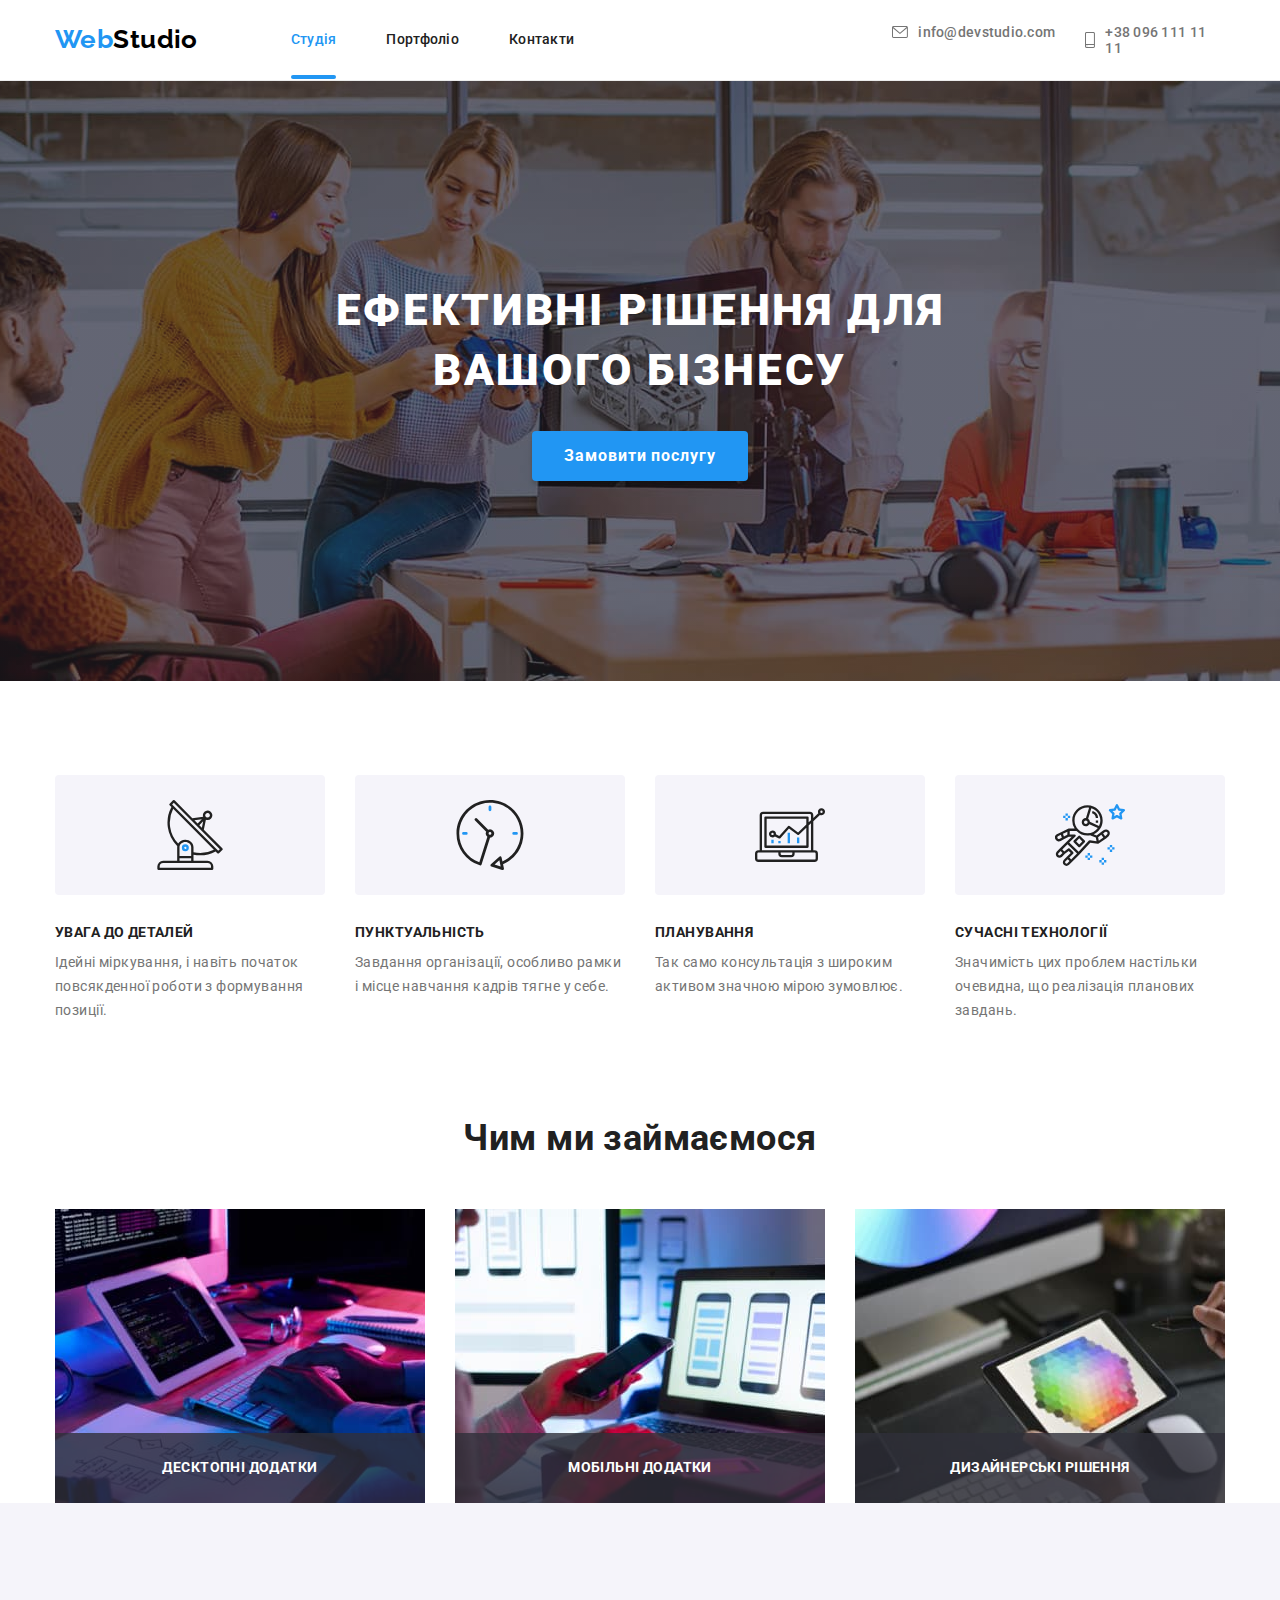
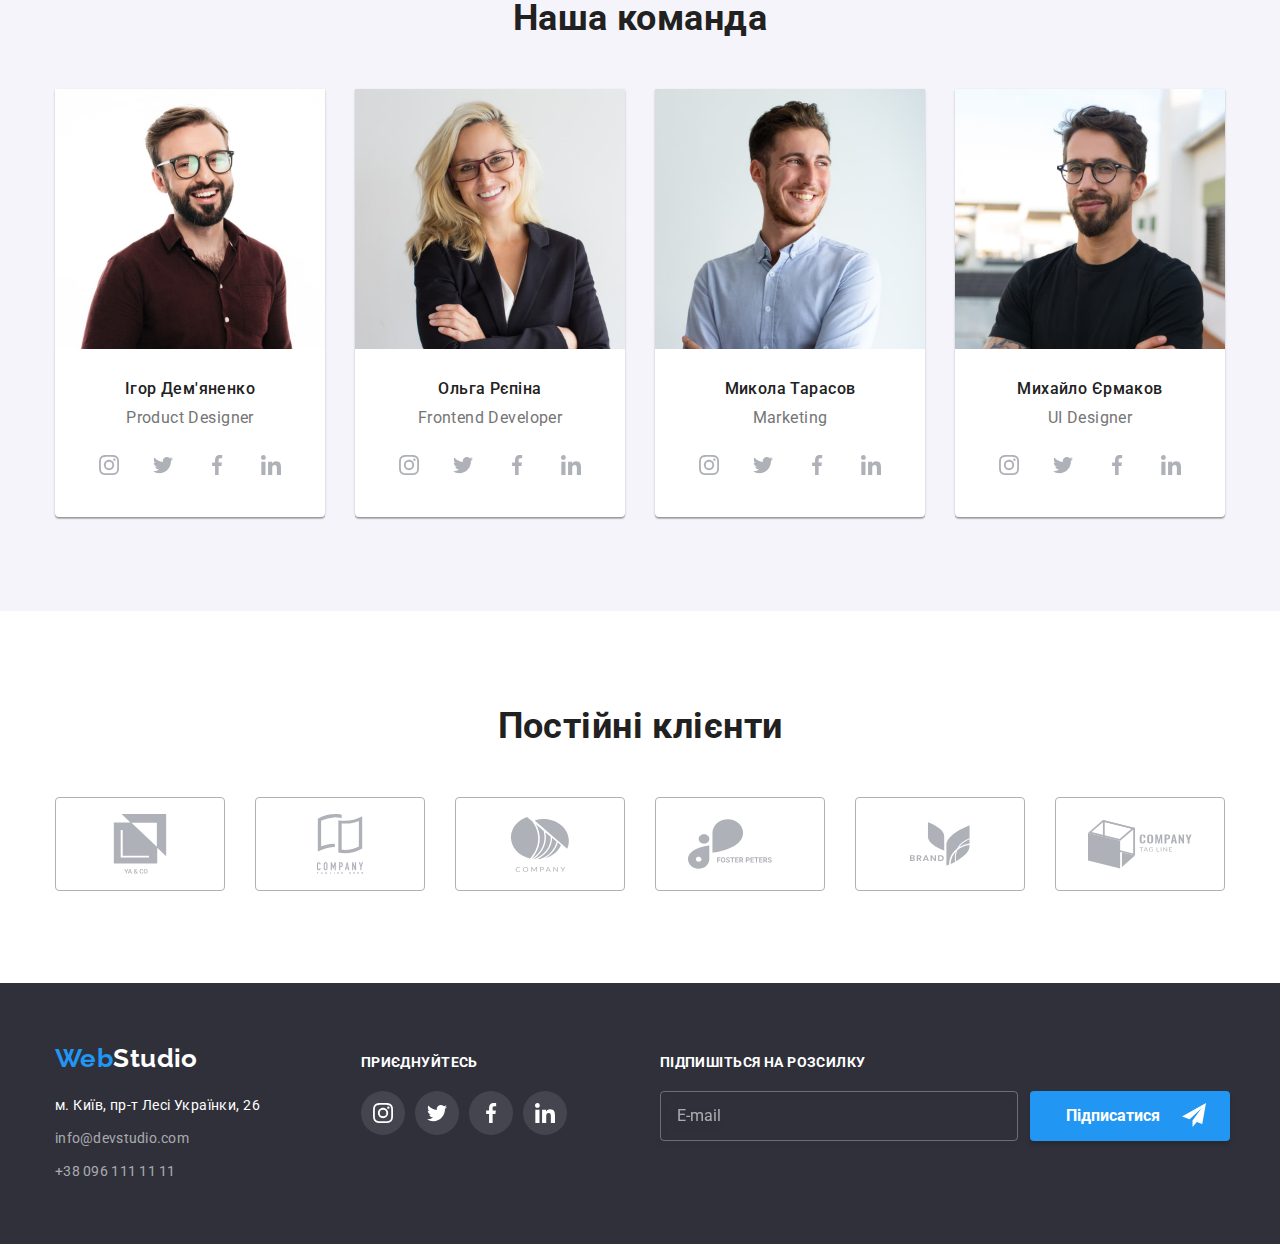
==== index.html @ 2bfe64e0 "створено ДЗ" ====
<!DOCTYPE html>
<html lang="uk-UA">

<head>
    <meta charset="UTF-8">
    <meta http-equiv="X-UA-Compatible" content="IE=edge">
    <meta name="viewport" content="width=, initial-scale=1.0">
    <title>Головна</title>
    <link rel="stylesheet" href="https://cdnjs.cloudflare.com/ajax/libs/modern-normalize/1.1.0/modern-normalize.min.css"
        integrity="sha512-wpPYUAdjBVSE4KJnH1VR1HeZfpl1ub8YT/NKx4PuQ5NmX2tKuGu6U/JRp5y+Y8XG2tV+wKQpNHVUX03MfMFn9Q=="
        crossorigin="anonymous" referrerpolicy="no-referrer" />
    <link rel="preconnect" href="https://fonts.googleapis.com">
    <link rel="preconnect" href="https://fonts.gstatic.com" crossorigin>
    <link
        href="https://fonts.googleapis.com/css2?family=Raleway:wght@700&family=Roboto:wght@400;500;700;900&display=swap"
        rel="stylesheet">
    <link rel="stylesheet"
        href="https://cdnjs.cloudflare.com/ajax/libs/modern-normalize/1.0.0/modern-normalize.min.css" />
    <link rel="stylesheet" href="./css/style.css">
</head>

<body>
    <!-- Хедер -->

    <header class="page-header">
        <div class="container">
            <nav class="site-nav">
                <a class="logo" href="./index.html"><span class="logo-span">Web</span>Studio</a>

                <ul class="nav-list list">
                    <li><a class="nav-link link current" href="./index.html">Студія</a></li>
                    <li><a class="nav-link link" href="./portfolio.html">Портфоліо</a></li>
                    <li><a class="nav-link link" href="./contacts.html">Контакти</a></li>
                </ul>
            </nav>
            <ul class="contacts-list list">
                <li>
                    <a class="contacts-link link" href="mailto:info@devstudio.com">
                        <svg width="16" hight="12" class="mail-icons link">
                            <use href="./images/icons.svg#icon-envelope"></use>
                        </svg>info@devstudio.com</a>
                </li>
                <li> <a class="contacts-link link" href="tel:+380961111111">
                        <svg width="10" hight="16" class="tel-icons link">
                            <use href="./images/icons.svg#icon-smartphone"></use>
                        </svg>+38 096 111 11 11</a></li>
            </ul>
        </div>
    </header>

    <main>
        <!-- Герой -->

        <section class="section hero">
            <div class="container">
                <h1 class="hero-title">ЕФЕКТИВНІ РІШЕННЯ ДЛЯ ВАШОГО БІЗНЕСУ</h1>
                <button data-modal-open type="button" class="hero-btn">Замовити послугу</button>
            </div>
        </section>

        <!-- Переваги -->
        <section class="section benefits">
            <div class="container">
                <h2 class="visually-hidden">Переваги</h2>
                <ul class="benefits-list list">
                    <li>
                        <div class="benefits-icons-container">
                            <svg width="70" hight="70" class="benefits-icons">
                                <use href="./images/icons.svg#icon-antenna"></use>
                            </svg>
                        </div>
                        <h3 class="benefits-items">УВАГА ДО ДЕТАЛЕЙ</h3>
                        <p class="benefits-text">Ідейні міркування, і навіть початок повсякденної роботи з формування
                            позиції.</p>
                    </li>
                    <li>
                        <div class="benefits-icons-container">
                            <svg width="70" hight="70" class="benefits-icons">
                                <use href="./images/icons.svg#icon-clock"></use>
                            </svg>
                        </div>
                        <h3 class="benefits-items">ПУНКТУАЛЬНІСТЬ</h3>
                        <p class="benefits-text">Завдання організації, особливо рамки і місце навчання кадрів тягне у
                            себе.</p>
                    </li>
                    <li>
                        <div class="benefits-icons-container">
                            <svg width="70" hight="70" class="benefits-icons">
                                <use href="./images/icons.svg#icon-diagram"></use>
                            </svg>
                        </div>
                        <h3 class="benefits-items">ПЛАНУВАННЯ</h3>
                        <p class="benefits-text">Так само консультація з широким активом значною мірою зумовлює.</p>
                    </li>
                    <li>
                        <div class="benefits-icons-container">
                            <svg width="70" hight="70" class="benefits-icons">
                                <use href="./images/icons.svg#icon-astronaut"></use>
                            </svg>
                        </div>
                        <h3 class="benefits-items">СУЧАСНІ ТЕХНОЛОГІЇ</h3>
                        <p class="benefits-text">Значимість цих проблем настільки очевидна, що реалізація планових
                            завдань.</p>
                    </li>
                </ul>
            </div>
        </section>

        <!-- Напрямки діяльності -->
        <section class="section promo">
            <div class="container">
                <h2 class="promo-title">Чим ми займаємося</h2>
                <ul class="promo-list list">
                    <li class="promo-card">
                        <img src="./images/box-1.jpg" alt="працюють на ПК" width="370">
                        <p class="promo-text">Десктопні додатки</p>
                    </li>
                    <li class="promo-card">
                        <img src="./images/box-2.jpg" alt="працюють на ноутбуці з телефоном" width="370">
                        <p class="promo-text">Мобільні додатки</p>
                    </li>
                    <li class="promo-card">
                        <img src="./images/box-3.jpg" alt="працюють за планшетом" width="370">
                        <p class="promo-text">Дизайнерські рішення</p>
                    </li>
                </ul>
            </div>
        </section>
        <!-- Команда -->
        <section class="section team">
            <div class="container">
                <h2 class="team-title">Наша команда</h2>
                <ul class="team-list list">
                    <li class="team-item">
                        <img src="./images/foto-1.jpg" alt="фото Ігор Дем'яненко" width="270">
                        <h3 class="team-name">Ігор Дем'яненко</h3>
                        <p class="team-text">Product Designer</p>
                        <ul class="team-soc-list list">
                            <li class="team-soc-items"><a href="#" class="team-soc-link link">
                                    <svg width="20" hight="20" class="team-soc-icons">
                                        <use href="./images/icons.svg#icon-instagram"></use>
                                    </svg>
                                </a></li>
                            <li class="team-soc-items"><a href="#" class="team-soc-link link">
                                    <svg width="20" hight="20" class="team-soc-icons">
                                        <use href="./images/icons.svg#icon-twitter"></use>
                                    </svg>
                                </a></li>
                            <li class="team-soc-items"><a href="#" class="team-soc-link link">
                                    <svg width="20" hight="20" class="team-soc-icons">
                                        <use href="./images/icons.svg#icon-facebook"></use>
                                    </svg>
                                </a></li>
                            <li class="team-soc-items"><a href="#" class="team-soc-link link">
                                    <svg width="20" hight="20" class="team-soc-icons">
                                        <use href="./images/icons.svg#icon-linkedin"></use>
                                    </svg>
                                </a></li>
                        </ul>
                    </li>
                    <li class="team-item">
                        <img src="./images/foto-2.jpg" alt="фото Ольга Рєпіна" width="270">
                        <h3 class="team-name">Ольга Рєпіна</h3>
                        <p class="team-text">Frontend Developer</p>
                        <ul class="team-soc-list list">
                            <li class="team-soc-items"><a href="#" class="team-soc-link link">
                                    <svg width="20" hight="20" class="team-soc-icons">
                                        <use href="./images/icons.svg#icon-instagram"></use>
                                    </svg>
                                </a></li>
                            <li class="team-soc-items"><a href="#" class="team-soc-link link">
                                    <svg width="20" hight="20" class="team-soc-icons">
                                        <use href="./images/icons.svg#icon-twitter"></use>
                                    </svg>
                                </a></li>
                            <li class="team-soc-items"><a href="#" class="team-soc-link link">
                                    <svg width="20" hight="20" class="team-soc-icons">
                                        <use href="./images/icons.svg#icon-facebook"></use>
                                    </svg>
                                </a></li>
                            <li class="team-soc-items"><a href="#" class="team-soc-link link">
                                    <svg width="20" hight="20" class="team-soc-icons">
                                        <use href="./images/icons.svg#icon-linkedin"></use>
                                    </svg>
                                </a></li>
                        </ul>
                    </li>
                    <li class="team-item">
                        <img src="./images/foto-3.jpg" alt="фото Микола Тарасов" width="270">
                        <h3 class="team-name">Микола Тарасов</h3>
                        <p class="team-text">Marketing</p>
                        <ul class="team-soc-list list">
                            <li class="team-soc-items"><a href="#" class="team-soc-link link">
                                    <svg width="20" hight="20" class="team-soc-icons">
                                        <use href="./images/icons.svg#icon-instagram"></use>
                                    </svg>
                                </a></li>
                            <li class="team-soc-items"><a href="#" class="team-soc-link link">
                                    <svg width="20" hight="20" class="team-soc-icons">
                                        <use href="./images/icons.svg#icon-twitter"></use>
                                    </svg>
                                </a></li>
                            <li class="team-soc-items"><a href="#" class="team-soc-link link">
                                    <svg width="20" hight="20" class="team-soc-icons">
                                        <use href="./images/icons.svg#icon-facebook"></use>
                                    </svg>
                                </a></li>
                            <li class="team-soc-items"><a href="#" class="team-soc-link link">
                                    <svg width="20" hight="20" class="team-soc-icons">
                                        <use href="./images/icons.svg#icon-linkedin"></use>
                                    </svg>
                                </a></li>
                        </ul>
                    </li>
                    <li class="team-item">
                        <img src="./images/foto-4.jpg" alt="фото Михайло Єрмаков" width="270">
                        <h3 class="team-name">Михайло Єрмаков</h3>
                        <p class="team-text">UI Designer</p>
                        <ul class="team-soc-list list">
                            <li class="team-soc-items"><a href="#" class="team-soc-link link">
                                    <svg width="20" hight="20" class="team-soc-icons">
                                        <use href="./images/icons.svg#icon-instagram"></use>
                                    </svg>
                                </a></li>
                            <li class="team-soc-items"><a href="#" class="team-soc-link link">
                                    <svg width="20" hight="20" class="team-soc-icons">
                                        <use href="./images/icons.svg#icon-twitter"></use>
                                    </svg>
                                </a></li>
                            <li class="team-soc-items"><a href="#" class="team-soc-link link">
                                    <svg width="20" hight="20" class="team-soc-icons">
                                        <use href="./images/icons.svg#icon-facebook"></use>
                                    </svg>
                                </a></li>
                            <li class="team-soc-items"><a href="#" class="team-soc-link link">
                                    <svg width="20" hight="20" class="team-soc-icons">
                                        <use href="./images/icons.svg#icon-linkedin"></use>
                                    </svg>
                                </a></li>
                        </ul>
                    </li>
                </ul>
            </div>
        </section>
        <!-- Клієнти -->
        <section class="section clients">
            <div class="container">
                <h2 class="clients-title">Постійні клієнти</h2>
                <ul class="clients-list list">
                    <li class="clients-items">
                        <a href="#" class="clients-link link">
                            <svg width="106" hight="60" class="clients-icons">
                                <use href="./images/icons.svg#icon-client-1"></use>
                            </svg>
                        </a>
                    </li>
                    <li class="clients-items">
                        <a href="#" class="clients-link link">
                            <svg width="106" hight="60" class="clients-icons">
                                <use href="./images/icons.svg#icon-client-2"></use>
                            </svg>
                        </a>
                    </li>
                    <li class="clients-items">
                        <a href="#" class="clients-link link">
                            <svg width="106" hight="60" class="clients-icons">
                                <use href="./images/icons.svg#icon-client-3"></use>
                            </svg>
                        </a>
                    </li>
                    <li class="clients-items">
                        <a href="#" class="clients-link link">
                            <svg width="106" hight="60" class="clients-icons">
                                <use href="./images/icons.svg#icon-client-4"></use>
                            </svg>
                        </a>
                    </li>
                    <li class="clients-items">
                        <a href="#" class="clients-link link">
                            <svg width="106" hight="60" class="clients-icons">
                                <use href="./images/icons.svg#icon-client-5"></use>
                            </svg>
                        </a>
                    </li>
                    <li class="clients-items">
                        <a href="#" class="clients-link link">
                            <svg width="106" hight="60" class="clients-icons">
                                <use href="./images/icons.svg#icon-client-6"></use>
                            </svg>
                        </a>
                    </li>
                </ul>
            </div>
        </section>
    </main>
    <!-- Футер -->
    <footer class="page-footer">
        <div class="container footer-container">
            <div class="footer-wrap">
                <a class="logo" href="./index.html"><span class="logo-span">Web</span>Studio</a>
                <address>
                    <ul class="footer-list list">
                        <li> <a class="address" href="https://goo.gl/maps/M5fKYAZPapUJa6bE6" target="_blank"
                                rel="noopener nofollow noreferrer">
                                м. Київ, пр-т Лесі Українки, 26</a>
                        </li>
                        <li> <a class="contacts link" href="mailto:info@devstudio.com">info@devstudio.com</a></li>
                        <li> <a class="contacts link" href="tel:+380961111111">+38 096 111 11 11</a></li>
                    </ul>
                </address>
            </div>
            <div class="footer-wrap wrap-join">
                <p class="join">Приєднуйтесь</p>
                <ul class="footer-soc-list list">
                    <li class="footer-soc-items"><a href="#" class="footer-soc-link link">
                            <svg width="20" hight="20" class="footer-soc-icons">
                                <use href="./images/icons.svg#icon-instagram"></use>
                            </svg>
                        </a></li>
                    <li class="footer-soc-items"><a href="#" class="footer-soc-link link">
                            <svg width="20" hight="20" class="footer-soc-icons">
                                <use href="./images/icons.svg#icon-twitter"></use>
                            </svg>
                        </a></li>
                    <li class="footer-soc-items"><a href="#" class="footer-soc-link link">
                            <svg width="20" hight="20" class="footer-soc-icons">
                                <use href="./images/icons.svg#icon-facebook"></use>
                            </svg>
                        </a></li>
                    <li class="footer-soc-items"><a href="#" class="footer-soc-link link">
                            <svg width="20" hight="20" class="footer-soc-icons">
                                <use href="./images/icons.svg#icon-linkedin"></use>
                            </svg>
                        </a></li>
                </ul>
            </div>
            <div class="footer-wrap form">
                <p class="newsletter">Підпишіться на розсилку</p>
                <form class="js-speaker">
                    <div class="newsletter-wrap">
                        <label for="footer--form-email"></label>
                        <input class="footer-input" type="email" name="footer--form-email" id="footer--form-email" placeholder="E-mail" required>

                    </div>
                    <div class="newsletter-wrap-send">
                        <button class="submit-footer-btn" type="submit">Підписатися
                            <svg class="newsletter-icons" widht="24" height="24">
                                <use href="./images/icons.svg#icon-send"></use>
                            </svg>
                        </button>
                    </div>
                </form>
            </div>
        </div>
    </footer>

     <!-- Модальне вікно -->
    <div class="backdrop is-hidden" data-modal>
        <div class="modal">
            <button data-modal-close type="button" class="hero-close-btn">
                <svg width="11" hight="11" class="hero-icons">
                    <use href="./images/icons.svg#icon-close"></use>
                </svg>
            </button>
            <p class="modal-heading">Залиште свої дані, ми вам передзвонимо</p>
            <form action="">
                <div class="modal-input-group">
                    <label for="name">Ім'я</label>
                    <div class="input-group">
                        <input type="text" class="modal-input" name="name" id="name" required>
                        <svg class="modal-icons" width="18" height="18">
                            <use href="./images/icons.svg#icon-mdl-name"></use>
                        </svg>
                        
                    </div>
                </div>
                <div class="modal-input-group">
                    <label for="tel">Телефон</label>
                    <div class="input-group">
                        <input type="tel" class="modal-input" name="tel" id="tel" required>
                        <svg class="modal-icons" width="18" height="18">
                            <use href="./images/icons.svg#icon-mdl-phone"></use>
                        </svg>
                    </div>
                </div>
                <div class="modal-input-group">
                    <label for="email">Пошта</label>
                    <div class="input-group">
                        <input type="email" class="modal-input" name="email" id="email" required>
                        <svg class="modal-icons" width="18" height="18">
                            <use href="./images/icons.svg#icon-mdl-email"></use>
                        </svg>
                    </div>
                </div>
                <div class="modal-input-group coment">
                    <label for="coment">Коментар</label>
                    <textarea type="text" class="modal-text" name="coment" id="coment"
                        placeholder="Введіть коментар"></textarea>
                </div>
                <div class="form-field-contract">
                    <input class="modal-politic-check visually-hidden" type="checkbox" id="politic">

                    <label class="modal-politic-label" for="politic">
                        <span class="modal-politic-check2">
                            <svg class="checkmark" width="11" height="9">
                                <use href="./images/icons.svg#icon-checkmark"></use>
                            </svg>
                        </span>
                        Погоджуюся з розсилкою та приймаю
                        <a class="contract" href="#">Умови договору</a>
                    </label>
                </div>
                <button type="submit" class="submit-btn">Відправити</button>
            </form>
        </div>
    </div>
    <script src="./js/modal.js"></script>
</body>

</html>
---- css/style.css ----
:root {
    --primary-white-color: #FFFFFF;
    --primary-text-color: #212121;
    --primary-logo-color: #000000;
    --primary-link-color: #212121;
    --title-text-color: #757575;
    --accent-text-color: #2196F3;
    --primary-bg-color: #2F303A;
    --second-bg-color: #F5F4FA;
    --hero-bg-color: #C4C4C4;
    --accent-bg-color: #2196F3;
    --accent-btn-color: #188CE8;
    --footer-contact-color: rgba(255, 255, 255, 0.6);
    --header-line-color: #ECECEC;
    --icons-color: #AFB1B8;
    --border-color: #EEEEEE;
    --timeng-function: cubic-bezier(0.4, 0, 0.2, 1);
}

*,
*::before,
*::after {
    box-sizing: border-box;
}

p,
h1,
h2,
h3,
h4,
h5,
h6 {
    margin: 0;
}

ul {
    margin: 0;
    padding-left: 0;
}

button {
    cursor: pointer;
}

.container {
    width: 1200px;
    padding: 0 15px;
    margin: 0 auto;
}

img {
    display: block;
    max-width: 100%;
    height: auto;
}

/* ---------Універсальні класи--------- */
body {
    background-color: var(--primary-white-color);
    color: var(--primary-text-color);
    font-family: Roboto, sans-serif;
    font-weight: 400;
    font-size: 14px;
    line-height: 1.71;
    letter-spacing: 0.03em;
}

.link {
    font-weight: 500;
    font-size: 14px;
    line-height: 1.14;
    letter-spacing: 0.02em;
    text-decoration: none;
    transition: transform 250ms var(--timeng-function),
        background-color 250ms linear;
}

.list {
    list-style: none;
    padding: 0;
}

.visually-hidden {
    position: absolute;
    width: 1px;
    height: 1px;
    margin: -1px;
    border: 0;
    padding: 0;
    overflow: hidden;
}

/* ---------стилі для index.html--------- */
/*--------- Хедер--------- */
.page-header {
    border-bottom: 1px solid var(--header-line-color);
}

.page-header>.container {
    display: flex;
    align-items: center;
}

.site-nav {
    display: flex;
    align-items: center;
}

.nav-list {
    display: flex;
    align-items: center;
    margin-left: auto;
}

.nav-list>li:not(:last-child) {
    margin-right: 50px;
}

.nav-link {
    position: relative;
    padding: 32px 0;
    color: var(--primary-link-color);
    transition: color 250ms var(--timeng-function);
}

.nav-link:hover,
.nav-link:focus {
    color: var(--accent-text-color);
}

.logo {
    color: var(--primary-logo-color);
    font-family: Raleway, sans-serif;
    font-weight: 700;
    font-size: 26px;
    line-height: 1.19;
    text-decoration: none;
    margin-right: 93px;
    padding-top: 24px;
    padding-bottom: 25px;
    transition: color 250ms var(--timeng-function);
}

.logo-span {
    color: var(--accent-text-color);
}

.current {
    color: var(--accent-text-color);
}

.current::after {
    position: absolute;
    bottom: 0px;
    right: 0px;
    content: '';
    width: 100%;
    height: 4px;
    background-color: var(--accent-text-color);
    border-radius: 2px;
}

.contacts-list {
    display: flex;
    margin-left: 318px;
    font-weight: 500;
    font-size: 14px;
    line-height: 1.14;
    letter-spacing: 0.02em;
}

.contacts-list>li:not(:last-child) {
    margin-right: 30px;
}

.contacts-link {
    color: var(--title-text-color);
    display: flex;
    justify-content: center;
    align-items: center;
    font-weight: 500;
    font-size: 14px;
    line-height: 16px;
    letter-spacing: 0.02em;

    transition: color 250ms var(--timeng-function);
}

.contacts-link:hover,
.contacts-link:focus {
    color: var(--accent-text-color);
}

.mail-icons {
    width: 16px;
    height: 12px;
    margin-right: 10px;
    fill: currentColor;
}

.tel-icons {
    width: 10px;
    height: 16px;
    margin-right: 10px;
    fill: currentColor;
}

/*--------- Герой--------- */
.hero {
    height: 600px;
    text-align: center;
    padding: 200px 0;
    background-image: linear-gradient(rgba(47, 48, 58, 0.4),
            rgba(47, 48, 58, 0.4)),
        url('../images/hero-bg.jpg');
    background-repeat: no-repeat;
    background-position: center;
    background-size: cover;
    max-width: 1600px;
    margin: 0 auto;
    background-color: var(--hero-bg-color);
}

.hero-title {
    color: var(--primary-white-color);
    font-weight: 900;
    font-size: 44px;
    line-height: 1.36;
    letter-spacing: 0.06em;
    max-width: 696px;
    margin: 0 auto;
    margin-bottom: 30px;
}

.hero-btn {
    border: none;
    border-radius: 4px;
    padding: 10px 32px;
    font-family: inherit;
    background-color: var(--accent-bg-color);
    color: var(--primary-white-color);
    font-weight: 700;
    font-size: 16px;
    line-height: 1.88;
    letter-spacing: 0.06em;
    box-shadow: 0px 4px 4px rgba(0, 0, 0, 0.15);

    transition: background-color 250ms var(--timeng-function);
}

.hero-btn:hover,
.hero-btn:focus {
    background-color: var(--accent-btn-color);
}

/*--------- Переваги--------- */
.benefits,
.clients {
    padding-top: 94px;
}

.benefits-list {
    display: flex;
}

.benefits-icons-container {
    display: flex;
    justify-content: center;
    align-items: center;
    width: 270px;
    height: 120px;
    background-color: var(--second-bg-color);
    border-radius: 4px;
    margin-bottom: 30px;
}

.benefits-icons {
    width: 70px;
    height: 70px;
}

.benefits-list>li:not(:last-child) {
    margin-right: 30px;
}

.benefits-items {
    font-weight: 700;
    font-size: 14px;
    line-height: 1.14;
}

.benefits-text {
    margin-top: 10px;

    color: var(--title-text-color);
    letter-spacing: 0.03em;
}

/*--------- Напрямки діяльності та Команда та Клієнти---------*/
.promo {
    padding-top: 94px;
}

.promo-title,
.team-title,
.clients-title {
    display: block;
    margin-bottom: 50px;
    font-weight: 700;
    font-size: 36px;
    line-height: 1.17;
    text-align: center;
}

.promo-list {
    display: flex;
    gap: 30px;
    background-color: var(--primary-white-color);
}

.promo-list>img {
    min-width: 370px;
}

.promo-card {
    position: relative;
}

.promo-text {
    position: absolute;
    bottom: 0;
    left: 0;
    width: 100%;
    background: rgba(47, 48, 58, 0.8);
    padding: 27px 0;
    font-weight: 700;
    font-size: 14px;
    line-height: 1.14;
    text-align: center;
    letter-spacing: 0.03em;
    text-transform: uppercase;
    color: var(--primary-white-color);
}

.team {
    background: var(--second-bg-color);
    padding: 94px 0;

}

.team-list {
    display: flex;
    gap: 30px;
}

.team-item {
    background-color: var(--primary-white-color);
    width: calc((100% - 90px)/4);
    box-shadow: 0px 1px 3px rgba(0, 0, 0, 0.12),
        0px 1px 1px rgba(0, 0, 0, 0.14),
        0px 2px 1px rgba(0, 0, 0, 0.2);
    border-radius: 0px 0px 4px 4px;
}

.team-item>img {
    width: 270px;
    margin-bottom: 30px;
}

.team-name {
    margin-bottom: 10px;
    font-weight: 500;
    font-size: 16px;
    line-height: 1.19;
    text-align: center;
}

.team-text {
    margin-bottom: 30px;
    font-size: 16px;
    line-height: 1.190;
    text-align: center;
    color: var(--title-text-color);
    margin-bottom: 16px;
}

.team-soc-list {
    display: flex;
    justify-content: center;
    align-items: center;
    margin-bottom: 30px;
}

.team-soc-items {
    width: 44px;
    height: 44px;
}

.team-soc-items:not(:last-child) {
    margin-right: 10px;
}

.team-soc-link {
    width: 100%;
    height: 100%;
    display: flex;
    justify-content: center;
    align-items: center;
    border-radius: 50%;
    fill: var(--icons-color);
    transition: background-color 250ms var(--timeng-function),
        fill 250ms var(--timeng-function);
}

.team-soc-icons {
    width: 20px;
    height: 20px;
}

.team-soc-link:hover,
.team-soc-link:focus {
    background-color: var(--accent-text-color);
    fill: var(--primary-white-color);
}

.clients {
    padding-bottom: 94px;
}

.clients-list {
    display: flex;
}

.clients-link {
    display: flex;
    justify-content: center;
    align-items: center;
    padding: 16px 32px;
    border: 1px solid var(--icons-color);
    border-radius: 4px;
    fill: var(--icons-color);
    transition: fill 250ms var(--timeng-function),
        border 250ms var(--timeng-function);
}

.clients-items {
    width: 170px;
    height: 92px;
}

.clients-items:not(:last-child) {
    margin-right: 30px;
}

.clients-link:hover,
.clients-link:focus {
    fill: var(--accent-text-color);
    border: 1px solid var(--accent-text-color);
}

.clients-icons {
    height: 60px;
}

/*--------- Футер---------*/
.page-footer {
    background: var(--primary-bg-color);
    padding: 60px 0;
}

.footer-container {
    display: flex;
    align-items: baseline;
}
.footer-wrap:first-child {
    margin-right: 70px;
}

.footer-wrap:nth-child(2) {
    margin-right: 93px;
}

.page-footer .logo {
    display: block;
    padding: 0;
    margin-bottom: 20px;
    color: var(--primary-white-color);
}

.address,
.contacts {
    display: block;
    color: var(--primary-white-color);
    font-style: normal;
    text-decoration: none;
    font-weight: 400;
    font-size: 14px;
    line-height: 1.71;
    transition: color 250ms var(--timeng-function);
}

.address:hover,
.address:focus {
    color: var(--accent-text-color);
}

.footer-list>li:not(:last-child) {
    margin-bottom: 9px;
}

footer .contacts {
    color: var(--footer-contact-color);
    transition: color 250ms var(--timeng-function);
}

footer .contacts:hover,
footer .contacts:focus {
    color: var(--accent-text-color);
}

footer .join {
    display: inline-block;
    font-weight: 700;
    font-size: 14px;
    line-height: 1.14;
    letter-spacing: 0.03em;
    text-transform: uppercase;
    color: var(--primary-white-color);
    margin-bottom: 20px;
}

.footer-soc-list {
    display: flex;
    justify-content: center;
    align-items: center;
}

.footer-soc-items {
    width: 44px;
    height: 44px;
    background: rgba(255, 255, 255, 0.1);
    border-radius: 50%;
}

.footer-soc-items:not(:last-child) {
    margin-right: 10px;
}

.footer-soc-link {
    display: flex;
    justify-content: center;
    align-items: center;
    width: 100%;
    height: 100%;
    border-radius: 50%;
    fill: var(--primary-white-color);
    transition: background-color 250ms var(--timeng-function),
        fill 250ms var(--timeng-function);
}

.footer-soc-link:hover,
.footer-soc-link:focus {
    background-color: var(--accent-text-color);
    fill: var(--primary-white-color);
}

.footer-soc-icons {
    width: 20px;
    height: 20px;
}

.js-speaker {
    display: flex;
    justify-content: flex-end;
    margin-left: auto;
    gap: 12px;
}

.newsletter {
    margin-bottom: 20px;

    font-weight: 700;
    font-size: 14px;
    line-height: 1.14;
    letter-spacing: 0.03em;
    text-transform: uppercase;
    color: var(--primary-white-color);
}

.footer-input {
    padding: 15px 16px;
    width: 358px;
    height: 50px;

    color: var(--primary-white-color);
    border: 1px solid rgba(255, 255, 255, 0.3);
    filter: drop-shadow(0px 4px 4px rgba(0, 0, 0, 0.15));
    border-radius: 4px;
    background-color: var(--primary-bg-color);
}

.footer-input::placeholder {
    font-size: 16px;
    line-height: 1.25;
    color: rgba(255, 255, 255, 0.6);
}

.footer-input:required {
    color: var(--primary-white-color);
    border: 1px solid rgba(255, 255, 255, 0.3);
    filter: drop-shadow(0px 4px 4px rgba(0, 0, 0, 0.15));
    border-radius: 4px;
    background-color: transparent;
}

.submit-footer-btn {
    position: relative;
    width: 200px;
    height: 50px;
    padding: 10px 62px 10px 28px;
    font-weight: 700;
    font-size: 16px;
    line-height: 1.88;
    color: var(--primary-white-color);
    background: var(--accent-bg-color);
    box-shadow: 0px 4px 4px rgba(0, 0, 0, 0.15);
    border: none;
    border-radius: 4px;
    transition: background-color 250ms var(--timeng-function);
    cursor: pointer;
}

.submit-footer-btn:hover,
.submit-footer-btn:focus {
    background-color: var(--accent-btn-color);
}

.newsletter-icons {
    position: absolute;
    top: 0;
    right: 0;

    width: 24px;
    height: 24px;
    fill: var(--primary-white-color);
    transform: translate(-100%, 50%);
}

/*--------- Бекдроп та модальне вікно--------- */
.backdrop {
    position: fixed;
    z-index: 1;
    top: 0;
    left: 0;
    width: 100%;
    height: 100%;
    background-color: rgba(0, 0, 0, 0.2);
}

.backdrop.is-hidden {
    opacity: 0;
    pointer-events: none;
}

.modal {
    position: absolute;
    top: 50%;
    left: 50%;
    transform: translate(-50%, -50%);
    padding: 40px;
    min-width: 528px;
    min-height: 521px;
    background-color: var(--primary-white-color);
    box-shadow: 0px 1px 3px rgba(0, 0, 0, 0.12),
        0px 1px 1px rgba(0, 0, 0, 0.14),
        0px 2px 1px rgba(0, 0, 0, 0.2);
    border-radius: 4px;
}

.hero-close-btn {
    position: absolute;
    top: 8px;
    right: 8px;
    width: 30px;
    height: 30px;
    background-color: var(--primary-white-color);
    border-radius: 50%;
    border: 1px solid rgba(0, 0, 0, 0.1);
    transition: border 250ms var(--timeng-function),
        fill 250ms var(--timeng-function);
}

.hero-icons {
    width: 11px;
    height: 11px;
}

.hero-close-btn:hover,
.hero-close-btn:focus {
    border: 1px solid var(--accent-bg-color);
    fill: var(--accent-bg-color);
}

.modal-heading {
    margin-bottom: 12px;
    font-weight: 700;
    font-size: 20px;
    line-height: 1.15;
    text-align: center;
    letter-spacing: 0.03em;
}

.modal-input {
    padding-left: 42px;
    width: 100%;
    height: 40px;
    border: 1px solid rgba(33, 33, 33, 0.2);
    border-radius: 4px;
    font-weight: 400;
    font-size: 12px;
    line-height: 1.17;
    letter-spacing: 0.01em;
    transition: border 250ms var(--timeng-function);
}

.modal-input:valid,
.modal-input:hover,
.modal-input:focus {
    border: 1px solid var(--accent-bg-color);
    border-radius: 4px;
}

.modal-input:valid + svg,
.modal-input:hover + svg,
.modal-input:focus + svg{
    fill: var(--accent-bg-color);
}

.modal-input:required {
    outline: transparent;
}

.input-group {
    position: relative;
    background-color: var(--primary-white-color);
}

.modal-icons {
    position: absolute;
    top: 0;
    left: 0;
    width: 18px;
    height: 18px;
    transform: translate(50%, 60%);
    transition: fill 250ms var(--timeng-function);
}

.modal-input-group:not(:last-child) {
    margin-bottom: 10px;
}

.modal-input-group>.coment {
    margin-bottom: 20px;
    padding: 12px 16px;
    width: 100%;
    height: 120px;
}

.modal-input-group>label {
    margin-bottom: 4px;
    font-weight: 400;
    font-size: 12px;
    line-height: 1.17;
    letter-spacing: 0.01em;
    color: var(--title-text-color);
    cursor: pointer;
}

.modal-text {
    resize: none;
    width: 100%;
    height: 120px;
    padding: 12px 16px;
    border: 1px solid rgba(33, 33, 33, 0.2);
    border-radius: 4px;
    font-weight: 400;
    font-size: 12px;
    line-height: 1.17;
    letter-spacing: 0.01em;
    outline: none;
    transition: border 250ms var(--timeng-function);
    cursor: pointer;
}

.modal-text:hover,
.modal-text:focus {
    border: 1px solid var(--accent-bg-color);
    border-radius: 4px;
    outline: transparent;
}

.modal-text::placeholder {
    color: rgba(117, 117, 117, 0.5);
}

.modal-text:not(::placeholder-shown) {
   border: 1px solid var(--accent-bg-color);
    border-radius: 4px;
    outline: transparent;
}

.modal-politic-label {
    display: flex;
    justify-content: center;
    align-items: center;
    color: var(--title-text-color);
    line-height: 1.71;
    letter-spacing: 0.03em;
}

.form-field-contract {
    margin-bottom: 30px;
}

.contract {
    margin-left: 5px;
    color: var(--accent-bg-color);
}

.modal-politic-check2 {
    display: flex;
    justify-content: center;
    align-items: center;
    width: 16px;
    height: 15px;
    margin-right: 7px;
    border: 2px solid var(--primary-link-color);
    cursor: pointer;
}

.checkmark {
    width: 11px;
    height: 11px;
    fill: transparent;
}

.modal-politic-check {
    opacity: 0;
}

.modal-politic-check:checked+label>span {
    background-color: var(--accent-bg-color);
    border: 0.2px solid var(--primary-white-color);
    border-radius: 2px;
}

.modal-politic-check:checked+label>span>.checkmark {
    fill: var(--primary-white-color);
}


.submit-btn {
    display: block;
    margin: 0 auto;
    padding: 10px 32px;
    border: none;
    border-radius: 4px;
    font-family: inherit;
    background-color: var(--accent-bg-color);
    color: var(--primary-white-color);
    font-weight: 700;
    font-size: 16px;
    line-height: 1.88;
    letter-spacing: 0.06em;
    box-shadow: 0px 4px 4px rgba(0, 0, 0, 0.15);
    transition: background-color 250ms var(--timeng-function);
}

.submit-btn:hover,
.submit-btn:focus {
    border: none;
    background-color: var(--accent-btn-color);
}

/*--------- стилі для portfolio.html--------- */
/*--------- Приклади--------- */
.preview {
    padding: 94px 0;
}

.preview-button {
    display: flex;
    align-content: center;
    justify-content: center;
    margin-bottom: 50px;
    font-size: 18px;
    line-height: 36px;
    letter-spacing: 0.06em;
}

.button-item {
    padding: 6px 22px;
    font-weight: 500;
    font-size: 16px;
    line-height: 1.63;
    text-align: center;
    letter-spacing: 0.03em;
    color: var(--primary-text-color);

    border-radius: 4px;
    background-color: var(--second-bg-color);
    border: transparent;

    transition: background-color 250ms var(--timeng-function),
                box-shadow 250ms var(--timeng-function),
                color 250ms var(--timeng-function);
}

.preview-button>li:not(:last-child) {
    margin-right: 8px;
}

.button-item:hover,
.button-item:focus {
    background-color: var(--accent-text-color);
    box-shadow: 0px 3px 1px rgba(0, 0, 0, 0.1),
        0px 1px 2px rgba(0, 0, 0, 0.08),
        0px 2px 2px rgba(0, 0, 0, 0.12);
    color: var(--primary-white-color);
}

.preview-list {
    display: flex;
    flex-grow: 1;
    gap: 30px;
    flex-wrap: wrap;
    margin: 0 auto;
}

.preview-link {
    display: block;
}

.preview-link:hover,
.preview-link:focus {
    box-shadow: 0px 1px 1px rgba(0, 0, 0, 0.12),
        0px 4px 4px rgba(0, 0, 0, 0.06),
        1px 4px 6px rgba(0, 0, 0, 0.16);
}

.preview-item {
    position: relative;
    overflow: hidden;
    width: 370px;
}

.preview-item:hover .preview-subtext,
.preview-item:focus .preview-subtext {
    opacity: 1;
    transform: translateY(-100%);
    background-color: rgba(33, 150, 243, 0.9);
}

.preview-subtext {
    position: absolute;
    right: 0;
    bottom: -45%;

    padding: 63px 24px;
    margin: 0 auto;
    width: 100%;

    font-weight: 400;
    font-size: 18px;
    line-height: 1.56;
    letter-spacing: 0.03em;
    color: var(--primary-white-color);

    transition: transform 250ms var(--timeng-function),
        background-color 250ms var(--timeng-function),
        opacity 250ms var(--timeng-function);
    opacity: 0;
}

.title-text-wrap {
    padding: 20px 24px;
    border-right: 1px solid var(--border-color);
    border-bottom: 1px solid var(--border-color);
    border-left: 1px solid var(--border-color);
}

.preview-title {
    margin-bottom: 4px;

    color: var(--primary-text-color);
    font-size: 18px;
    line-height: 2;
    letter-spacing: 0.06em;
    text-align: start;
}

.preview-text {
    color: var(--title-text-color);
    font-weight: 400;
    font-size: 16px;
    line-height: 30px;
    letter-spacing: 0.03em;
}
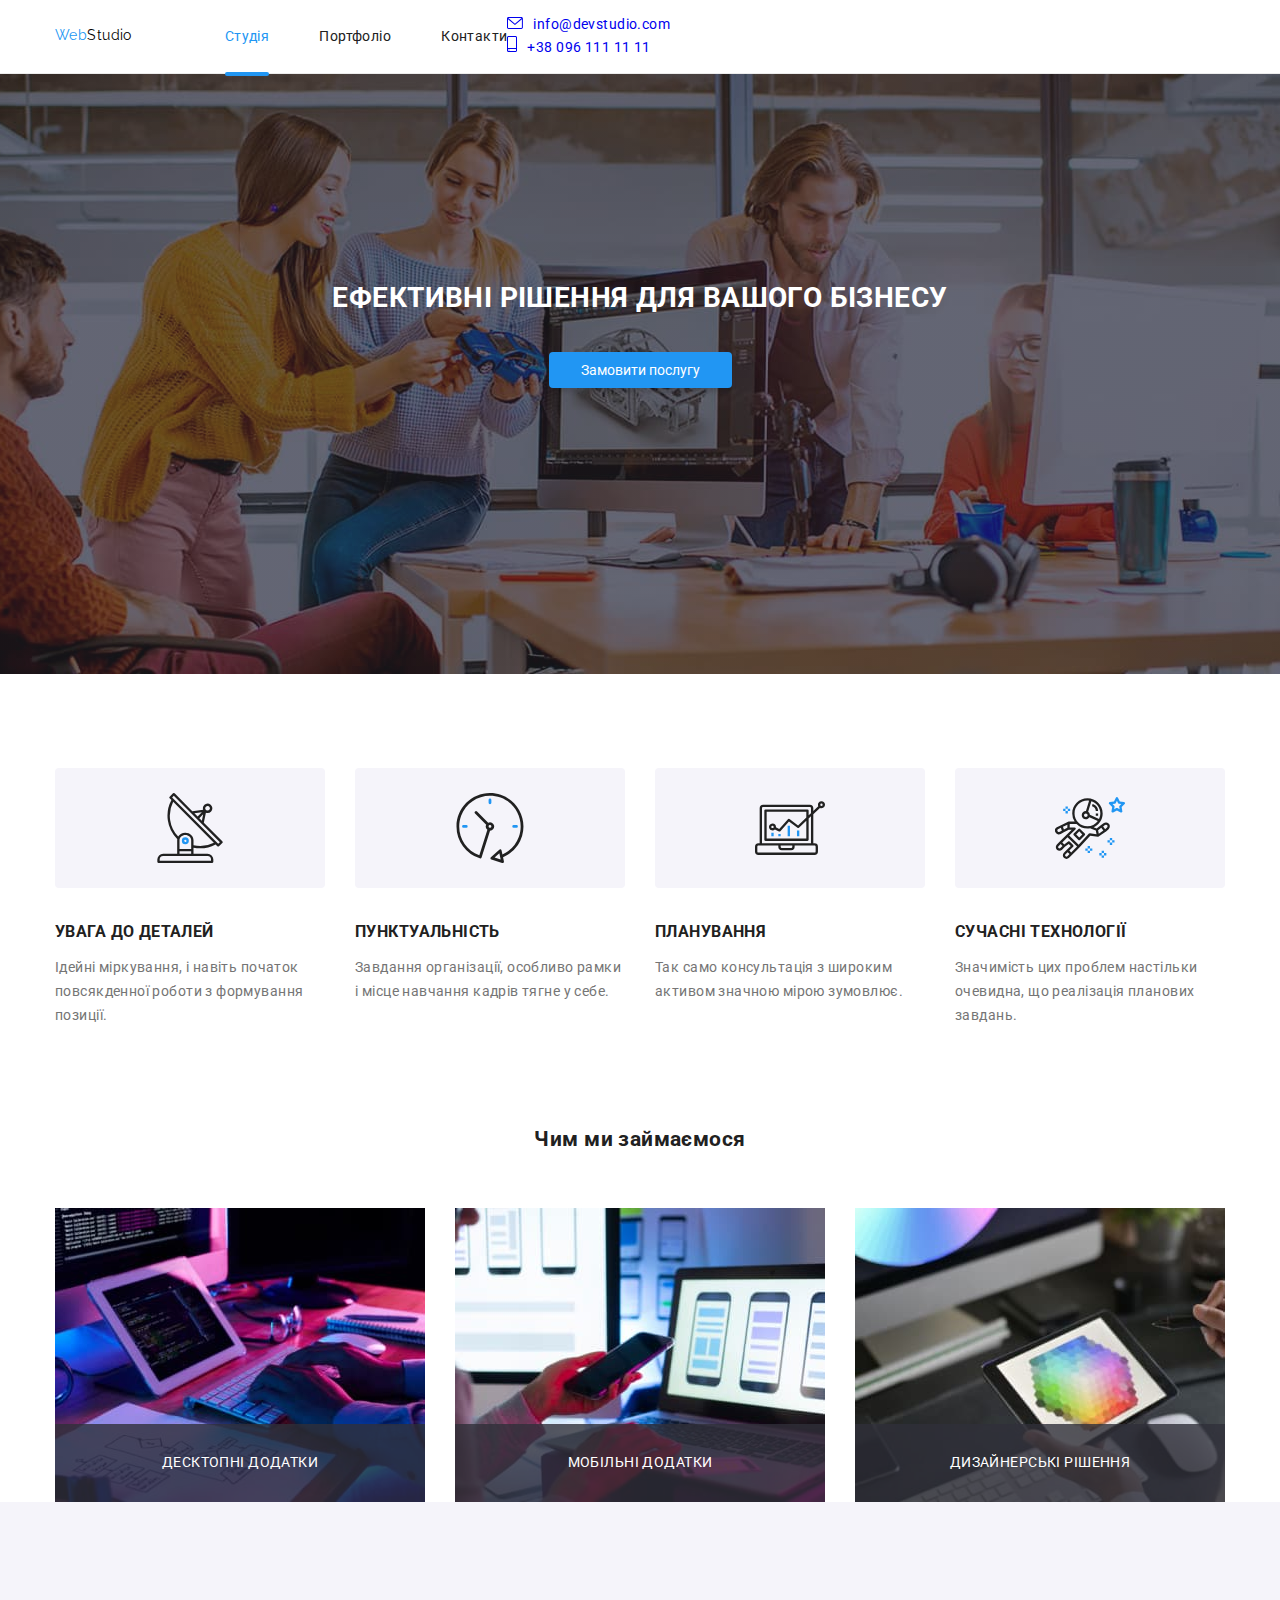
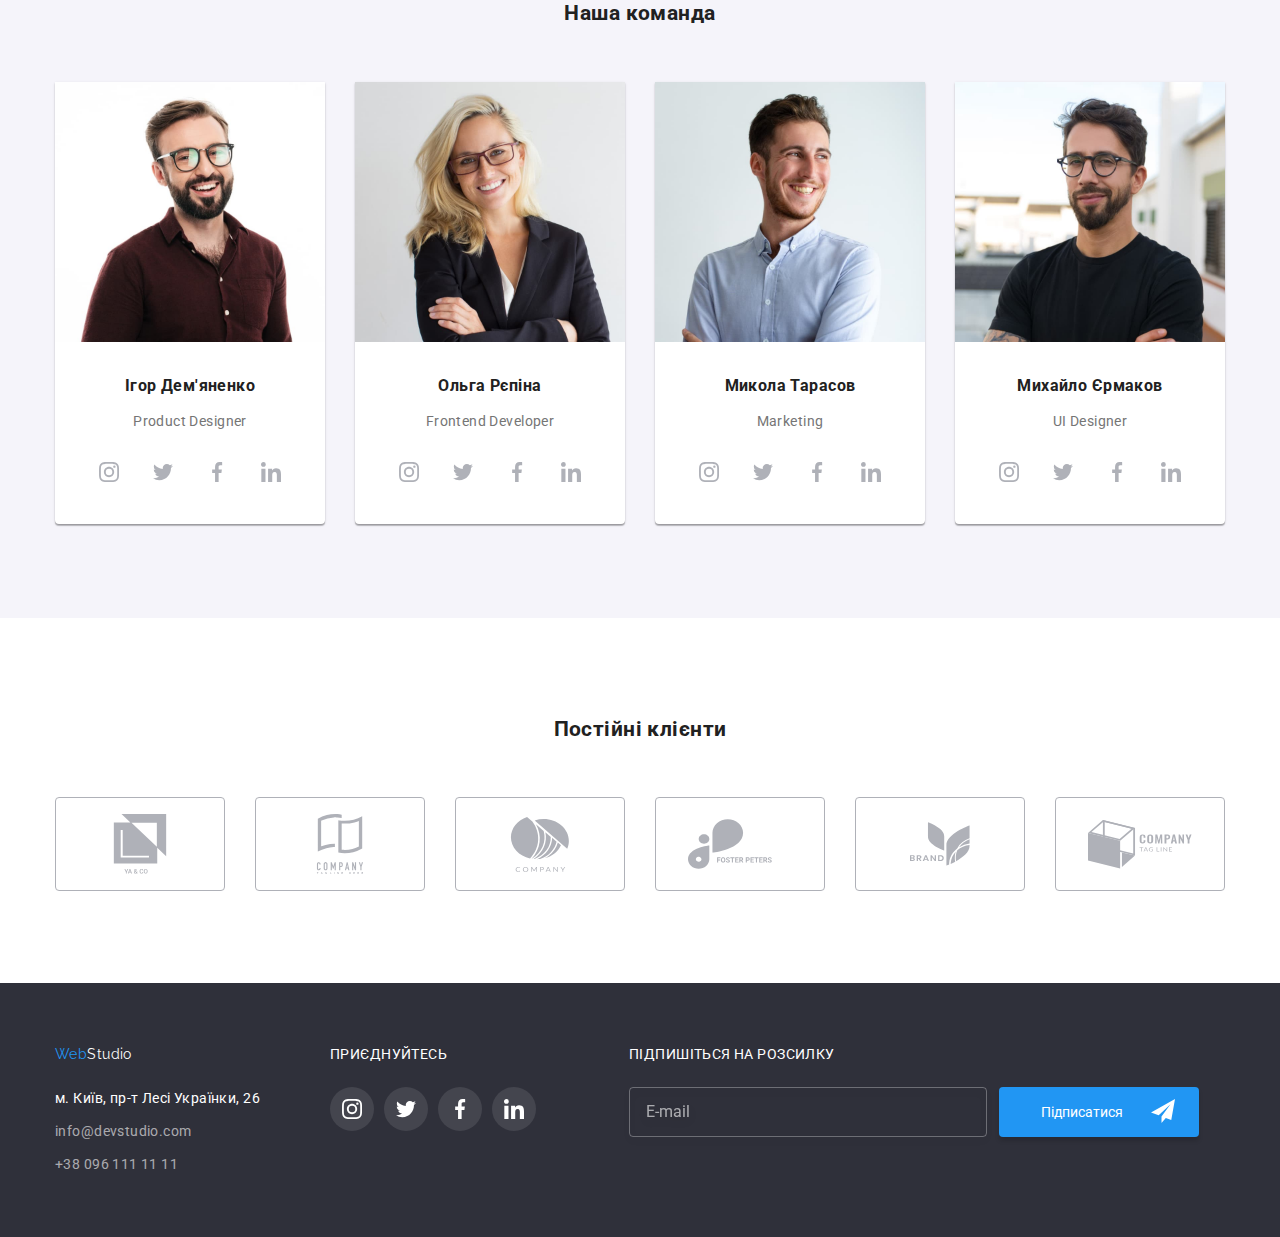
==== commit 130ad095: "зроблено SCSS" ====
--- a/index.html
+++ b/index.html
@@ -16,31 +16,33 @@
         rel="stylesheet">
     <link rel="stylesheet"
         href="https://cdnjs.cloudflare.com/ajax/libs/modern-normalize/1.0.0/modern-normalize.min.css" />
-    <link rel="stylesheet" href="./css/style.css">
+    <!-- <link rel="stylesheet" href="./css/style.css"> -->
+    <link rel="stylesheet" href="./css/main.min.css">
+    
 </head>
 
 <body>
     <!-- Хедер -->
 
-    <header class="page-header">
+    <header class="header">
         <div class="container">
-            <nav class="site-nav">
-                <a class="logo" href="./index.html"><span class="logo-span">Web</span>Studio</a>
-
-                <ul class="nav-list list">
-                    <li><a class="nav-link link current" href="./index.html">Студія</a></li>
-                    <li><a class="nav-link link" href="./portfolio.html">Портфоліо</a></li>
-                    <li><a class="nav-link link" href="./contacts.html">Контакти</a></li>
+            <nav class="navigation">
+                <a class="logo logo--dark-color" href="./index.html"><span class="logo__span">Web</span>Studio</a>
+
+                <ul class="navigation__list list">
+                    <li><a class="navigation__link link current" href="./index.html">Студія</a></li>
+                    <li><a class="navigation__link link" href="./portfolio.html">Портфоліо</a></li>
+                    <li><a class="navigation__link link" href="./contacts.html">Контакти</a></li>
                 </ul>
             </nav>
-            <ul class="contacts-list list">
+            <ul class="contacts__list list">
                 <li>
-                    <a class="contacts-link link" href="mailto:info@devstudio.com">
+                    <a class="contacts__link link" href="mailto:info@devstudio.com">
                         <svg width="16" hight="12" class="mail-icons link">
                             <use href="./images/icons.svg#icon-envelope"></use>
                         </svg>info@devstudio.com</a>
                 </li>
-                <li> <a class="contacts-link link" href="tel:+380961111111">
+                <li> <a class="contacts__link link" href="tel:+380961111111">
                         <svg width="10" hight="16" class="tel-icons link">
                             <use href="./images/icons.svg#icon-smartphone"></use>
                         </svg>+38 096 111 11 11</a></li>
@@ -50,11 +52,10 @@
 
     <main>
         <!-- Герой -->
-
         <section class="section hero">
             <div class="container">
-                <h1 class="hero-title">ЕФЕКТИВНІ РІШЕННЯ ДЛЯ ВАШОГО БІЗНЕСУ</h1>
-                <button data-modal-open type="button" class="hero-btn">Замовити послугу</button>
+                <h1 class="hero__title">ЕФЕКТИВНІ РІШЕННЯ ДЛЯ ВАШОГО БІЗНЕСУ</h1>
+                <button data-modal-open type="button" class="btn hero__btn">Замовити послугу</button>
             </div>
         </section>
 
@@ -62,44 +63,44 @@
         <section class="section benefits">
             <div class="container">
                 <h2 class="visually-hidden">Переваги</h2>
-                <ul class="benefits-list list">
+                <ul class="benefits__list list">
                     <li>
-                        <div class="benefits-icons-container">
-                            <svg width="70" hight="70" class="benefits-icons">
+                        <div class="benefits__wrap">
+                            <svg width="70" hight="70" class="benefits__icons">
                                 <use href="./images/icons.svg#icon-antenna"></use>
                             </svg>
                         </div>
-                        <h3 class="benefits-items">УВАГА ДО ДЕТАЛЕЙ</h3>
-                        <p class="benefits-text">Ідейні міркування, і навіть початок повсякденної роботи з формування
+                        <h3 class="benefits__subtitle">УВАГА ДО ДЕТАЛЕЙ</h3>
+                        <p class="benefits__text">Ідейні міркування, і навіть початок повсякденної роботи з формування
                             позиції.</p>
                     </li>
                     <li>
-                        <div class="benefits-icons-container">
-                            <svg width="70" hight="70" class="benefits-icons">
+                        <div class="benefits__wrap">
+                            <svg width="70" hight="70" class="benefits__icons">
                                 <use href="./images/icons.svg#icon-clock"></use>
                             </svg>
                         </div>
-                        <h3 class="benefits-items">ПУНКТУАЛЬНІСТЬ</h3>
-                        <p class="benefits-text">Завдання організації, особливо рамки і місце навчання кадрів тягне у
+                        <h3 class="benefits__subtitle">ПУНКТУАЛЬНІСТЬ</h3>
+                        <p class="benefits__text">Завдання організації, особливо рамки і місце навчання кадрів тягне у
                             себе.</p>
                     </li>
                     <li>
-                        <div class="benefits-icons-container">
-                            <svg width="70" hight="70" class="benefits-icons">
+                        <div class="benefits__wrap">
+                            <svg width="70" hight="70" class="benefits__icons">
                                 <use href="./images/icons.svg#icon-diagram"></use>
                             </svg>
                         </div>
-                        <h3 class="benefits-items">ПЛАНУВАННЯ</h3>
-                        <p class="benefits-text">Так само консультація з широким активом значною мірою зумовлює.</p>
+                        <h3 class="benefits__subtitle">ПЛАНУВАННЯ</h3>
+                        <p class="benefits__text">Так само консультація з широким активом значною мірою зумовлює.</p>
                     </li>
                     <li>
-                        <div class="benefits-icons-container">
-                            <svg width="70" hight="70" class="benefits-icons">
+                        <div class="benefits__wrap">
+                            <svg width="70" hight="70" class="benefits__icons">
                                 <use href="./images/icons.svg#icon-astronaut"></use>
                             </svg>
                         </div>
-                        <h3 class="benefits-items">СУЧАСНІ ТЕХНОЛОГІЇ</h3>
-                        <p class="benefits-text">Значимість цих проблем настільки очевидна, що реалізація планових
+                        <h3 class="benefits__subtitle">СУЧАСНІ ТЕХНОЛОГІЇ</h3>
+                        <p class="benefits__text">Значимість цих проблем настільки очевидна, що реалізація планових
                             завдань.</p>
                     </li>
                 </ul>
@@ -109,19 +110,19 @@
         <!-- Напрямки діяльності -->
         <section class="section promo">
             <div class="container">
-                <h2 class="promo-title">Чим ми займаємося</h2>
-                <ul class="promo-list list">
-                    <li class="promo-card">
+                <h2 class="title promo__title">Чим ми займаємося</h2>
+                <ul class="promo__list list">
+                    <li class="promo__card">
                         <img src="./images/box-1.jpg" alt="працюють на ПК" width="370">
-                        <p class="promo-text">Десктопні додатки</p>
-                    </li>
-                    <li class="promo-card">
-                        <img src="./images/box-2.jpg" alt="працюють на ноутбуці з телефоном" width="370">
-                        <p class="promo-text">Мобільні додатки</p>
-                    </li>
-                    <li class="promo-card">
-                        <img src="./images/box-3.jpg" alt="працюють за планшетом" width="370">
-                        <p class="promo-text">Дизайнерські рішення</p>
+                        <p class="promo__text">Десктопні додатки</p>
+                    </li>
+                    <li class="promo__card">
+                        <img src="./images/box-2.jpg" alt="працюють на ноутбуці та телефоны" width="370">
+                        <p class="promo__text">Мобільні додатки</p>
+                    </li>
+                    <li class="promo__card">
+                        <img src="./images/box-3.jpg" alt="малюнок на планшеті" width="370">
+                        <p class="promo__text">Дизайнерські рішення</p>
                     </li>
                 </ul>
             </div>
@@ -129,111 +130,111 @@
         <!-- Команда -->
         <section class="section team">
             <div class="container">
-                <h2 class="team-title">Наша команда</h2>
-                <ul class="team-list list">
-                    <li class="team-item">
+                <h2 class="title team__title">Наша команда</h2>
+                <ul class="team__list list">
+                    <li class="team__item">
                         <img src="./images/foto-1.jpg" alt="фото Ігор Дем'яненко" width="270">
-                        <h3 class="team-name">Ігор Дем'яненко</h3>
-                        <p class="team-text">Product Designer</p>
-                        <ul class="team-soc-list list">
-                            <li class="team-soc-items"><a href="#" class="team-soc-link link">
-                                    <svg width="20" hight="20" class="team-soc-icons">
+                        <h3 class="team__name">Ігор Дем'яненко</h3>
+                        <p class="team__text">Product Designer</p>
+                        <ul class="social">
+                            <li class="social__items"><a href="#" class="social__link social__link--dark-color link">
+                                    <svg width="20" hight="20" class="social__icons">
                                         <use href="./images/icons.svg#icon-instagram"></use>
                                     </svg>
                                 </a></li>
-                            <li class="team-soc-items"><a href="#" class="team-soc-link link">
-                                    <svg width="20" hight="20" class="team-soc-icons">
+                            <li class="social__items"><a href="#" class="social__link social__link--dark-color link">
+                                    <svg width="20" hight="20" class="social__icons">
                                         <use href="./images/icons.svg#icon-twitter"></use>
                                     </svg>
                                 </a></li>
-                            <li class="team-soc-items"><a href="#" class="team-soc-link link">
-                                    <svg width="20" hight="20" class="team-soc-icons">
+                            <li class="social__items"><a href="#" class="social__link social__link--dark-color link">
+                                    <svg width="20" hight="20" class="social__icons">
                                         <use href="./images/icons.svg#icon-facebook"></use>
                                     </svg>
                                 </a></li>
-                            <li class="team-soc-items"><a href="#" class="team-soc-link link">
-                                    <svg width="20" hight="20" class="team-soc-icons">
+                            <li class="social__items"><a href="#" class="social__link social__link--dark-color link">
+                                    <svg width="20" hight="20" class="social__icons">
                                         <use href="./images/icons.svg#icon-linkedin"></use>
                                     </svg>
                                 </a></li>
                         </ul>
                     </li>
-                    <li class="team-item">
+                    <li class="team__item">
                         <img src="./images/foto-2.jpg" alt="фото Ольга Рєпіна" width="270">
-                        <h3 class="team-name">Ольга Рєпіна</h3>
-                        <p class="team-text">Frontend Developer</p>
-                        <ul class="team-soc-list list">
-                            <li class="team-soc-items"><a href="#" class="team-soc-link link">
-                                    <svg width="20" hight="20" class="team-soc-icons">
+                        <h3 class="team__name">Ольга Рєпіна</h3>
+                        <p class="team__text">Frontend Developer</p>
+                        <ul class="social">
+                            <li class="social__items"><a href="#" class="social__link social__link--dark-color link">
+                                    <svg width="20" hight="20" class="social__icons">
                                         <use href="./images/icons.svg#icon-instagram"></use>
                                     </svg>
                                 </a></li>
-                            <li class="team-soc-items"><a href="#" class="team-soc-link link">
-                                    <svg width="20" hight="20" class="team-soc-icons">
+                            <li class="social__items"><a href="#" class="social__link social__link--dark-color link">
+                                    <svg width="20" hight="20" class="social__icons">
                                         <use href="./images/icons.svg#icon-twitter"></use>
                                     </svg>
                                 </a></li>
-                            <li class="team-soc-items"><a href="#" class="team-soc-link link">
-                                    <svg width="20" hight="20" class="team-soc-icons">
+                            <li class="social__items"><a href="#" class="social__link social__link--dark-color link">
+                                    <svg width="20" hight="20" class="social__icons">
                                         <use href="./images/icons.svg#icon-facebook"></use>
                                     </svg>
                                 </a></li>
-                            <li class="team-soc-items"><a href="#" class="team-soc-link link">
-                                    <svg width="20" hight="20" class="team-soc-icons">
+                            <li class="social__items"><a href="#" class="social__link social__link--dark-color link">
+                                    <svg width="20" hight="20" class="social__icons">
                                         <use href="./images/icons.svg#icon-linkedin"></use>
                                     </svg>
                                 </a></li>
                         </ul>
                     </li>
-                    <li class="team-item">
+                    <li class="team__item">
                         <img src="./images/foto-3.jpg" alt="фото Микола Тарасов" width="270">
-                        <h3 class="team-name">Микола Тарасов</h3>
-                        <p class="team-text">Marketing</p>
-                        <ul class="team-soc-list list">
-                            <li class="team-soc-items"><a href="#" class="team-soc-link link">
-                                    <svg width="20" hight="20" class="team-soc-icons">
+                        <h3 class="team__name">Микола Тарасов</h3>
+                        <p class="team__text">Marketing</p>
+                        <ul class="social">
+                            <li class="social__items"><a href="#" class="social__link social__link--dark-color link">
+                                    <svg width="20" hight="20" class="social__icons">
                                         <use href="./images/icons.svg#icon-instagram"></use>
                                     </svg>
                                 </a></li>
-                            <li class="team-soc-items"><a href="#" class="team-soc-link link">
-                                    <svg width="20" hight="20" class="team-soc-icons">
+                            <li class="social__items"><a href="#" class="social__link social__link--dark-color link">
+                                    <svg width="20" hight="20" class="social__icons">
                                         <use href="./images/icons.svg#icon-twitter"></use>
                                     </svg>
                                 </a></li>
-                            <li class="team-soc-items"><a href="#" class="team-soc-link link">
-                                    <svg width="20" hight="20" class="team-soc-icons">
+                            <li class="social__items"><a href="#" class="social__link social__link--dark-color link">
+                                    <svg width="20" hight="20" class="social__icons">
                                         <use href="./images/icons.svg#icon-facebook"></use>
                                     </svg>
                                 </a></li>
-                            <li class="team-soc-items"><a href="#" class="team-soc-link link">
-                                    <svg width="20" hight="20" class="team-soc-icons">
+                            <li class="social__items"><a href="#" class="social__link social__link--dark-color link">
+                                    <svg width="20" hight="20" class="social__icons">
                                         <use href="./images/icons.svg#icon-linkedin"></use>
                                     </svg>
                                 </a></li>
                         </ul>
                     </li>
-                    <li class="team-item">
+                    <li class="team__item">
                         <img src="./images/foto-4.jpg" alt="фото Михайло Єрмаков" width="270">
-                        <h3 class="team-name">Михайло Єрмаков</h3>
-                        <p class="team-text">UI Designer</p>
-                        <ul class="team-soc-list list">
-                            <li class="team-soc-items"><a href="#" class="team-soc-link link">
-                                    <svg width="20" hight="20" class="team-soc-icons">
+                        <h3 class="team__name">Михайло Єрмаков</h3>
+                        <p class="team__text">UI Designer</p>
+                        <ul class="social">
+                            <li class="social__items"><a href="#" class="social__link social__link--dark-color link">
+                                    <svg width="20" hight="20" class="social__icons">
                                         <use href="./images/icons.svg#icon-instagram"></use>
                                     </svg>
                                 </a></li>
-                            <li class="team-soc-items"><a href="#" class="team-soc-link link">
-                                    <svg width="20" hight="20" class="team-soc-icons">
+                            <li class="social__items"><a href="#" class="social__link social__link--dark-color link">
+                                    <svg width="20" hight="20" class="social__icons">
                                         <use href="./images/icons.svg#icon-twitter"></use>
                                     </svg>
                                 </a></li>
-                            <li class="team-soc-items"><a href="#" class="team-soc-link link">
-                                    <svg width="20" hight="20" class="team-soc-icons">
+                            <li class="social__items"><a href="#" class="social__link social__link--dark-color link">
+                                    <svg width="20" hight="20" class="social__icons">
                                         <use href="./images/icons.svg#icon-facebook"></use>
                                     </svg>
                                 </a></li>
-                            <li class="team-soc-items"><a href="#" class="team-soc-link link">
-                                    <svg width="20" hight="20" class="team-soc-icons">
+                            <li class="social__items"><a href="#" class="social__link social__link--dark-color link">
+                                    <svg width="20" hight="20" class="social__icons">
                                         <use href="./images/icons.svg#icon-linkedin"></use>
                                     </svg>
                                 </a></li>
@@ -245,46 +246,46 @@
         <!-- Клієнти -->
         <section class="section clients">
             <div class="container">
-                <h2 class="clients-title">Постійні клієнти</h2>
-                <ul class="clients-list list">
-                    <li class="clients-items">
-                        <a href="#" class="clients-link link">
-                            <svg width="106" hight="60" class="clients-icons">
+                <h2 class="title clients__title">Постійні клієнти</h2>
+                <ul class="clients__list list">
+                    <li class="clients__items">
+                        <a href="#" class="clients__link link">
+                            <svg width="106" hight="60" class="clients__icons">
                                 <use href="./images/icons.svg#icon-client-1"></use>
                             </svg>
                         </a>
                     </li>
-                    <li class="clients-items">
-                        <a href="#" class="clients-link link">
-                            <svg width="106" hight="60" class="clients-icons">
+                    <li class="clients__items">
+                        <a href="#" class="clients__link link">
+                            <svg width="106" hight="60" class="clients__icons">
                                 <use href="./images/icons.svg#icon-client-2"></use>
                             </svg>
                         </a>
                     </li>
-                    <li class="clients-items">
-                        <a href="#" class="clients-link link">
-                            <svg width="106" hight="60" class="clients-icons">
+                    <li class="clients__items">
+                        <a href="#" class="clients__link link">
+                            <svg width="106" hight="60" class="clients__icons">
                                 <use href="./images/icons.svg#icon-client-3"></use>
                             </svg>
                         </a>
                     </li>
-                    <li class="clients-items">
-                        <a href="#" class="clients-link link">
-                            <svg width="106" hight="60" class="clients-icons">
+                    <li class="clients__items">
+                        <a href="#" class="clients__link link">
+                            <svg width="106" hight="60" class="clients__icons">
                                 <use href="./images/icons.svg#icon-client-4"></use>
                             </svg>
                         </a>
                     </li>
-                    <li class="clients-items">
-                        <a href="#" class="clients-link link">
-                            <svg width="106" hight="60" class="clients-icons">
+                    <li class="clients__items">
+                        <a href="#" class="clients__link link">
+                            <svg width="106" hight="60" class="clients__icons">
                                 <use href="./images/icons.svg#icon-client-5"></use>
                             </svg>
                         </a>
                     </li>
-                    <li class="clients-items">
-                        <a href="#" class="clients-link link">
-                            <svg width="106" hight="60" class="clients-icons">
+                    <li class="clients__items">
+                        <a href="#" class="clients__link link">
+                            <svg width="106" hight="60" class="clients__icons">
                                 <use href="./images/icons.svg#icon-client-6"></use>
                             </svg>
                         </a>
@@ -294,10 +295,10 @@
         </section>
     </main>
     <!-- Футер -->
-    <footer class="page-footer">
-        <div class="container footer-container">
+    <footer class="footer">
+        <div class="container">
             <div class="footer-wrap">
-                <a class="logo" href="./index.html"><span class="logo-span">Web</span>Studio</a>
+                <a class="logo logo--light-color" href="./index.html"><span class="logo__span">Web</span>Studio</a>
                 <address>
                     <ul class="footer-list list">
                         <li> <a class="address" href="https://goo.gl/maps/M5fKYAZPapUJa6bE6" target="_blank"
@@ -311,24 +312,24 @@
             </div>
             <div class="footer-wrap wrap-join">
                 <p class="join">Приєднуйтесь</p>
-                <ul class="footer-soc-list list">
-                    <li class="footer-soc-items"><a href="#" class="footer-soc-link link">
-                            <svg width="20" hight="20" class="footer-soc-icons">
+                <ul class="social">
+                    <li class="social__items"><a href="#" class="social__link social__link--light-color link">
+                            <svg width="20" hight="20" class="social__icons">
                                 <use href="./images/icons.svg#icon-instagram"></use>
                             </svg>
                         </a></li>
-                    <li class="footer-soc-items"><a href="#" class="footer-soc-link link">
-                            <svg width="20" hight="20" class="footer-soc-icons">
+                    <li class="social__items"><a href="#" class="social__link social__link--light-color link">
+                            <svg width="20" hight="20" class="social__icons">
                                 <use href="./images/icons.svg#icon-twitter"></use>
                             </svg>
                         </a></li>
-                    <li class="footer-soc-items"><a href="#" class="footer-soc-link link">
-                            <svg width="20" hight="20" class="footer-soc-icons">
+                    <li class="social__items"><a href="#" class="social__link social__link--light-color link">
+                            <svg width="20" hight="20" class="social__icons">
                                 <use href="./images/icons.svg#icon-facebook"></use>
                             </svg>
                         </a></li>
-                    <li class="footer-soc-items"><a href="#" class="footer-soc-link link">
-                            <svg width="20" hight="20" class="footer-soc-icons">
+                    <li class="social__items"><a href="#" class="social__link social__link--light-color link">
+                            <svg width="20" hight="20" class="social__icons">
                                 <use href="./images/icons.svg#icon-linkedin"></use>
                             </svg>
                         </a></li>
@@ -343,7 +344,7 @@
 
                     </div>
                     <div class="newsletter-wrap-send">
-                        <button class="submit-footer-btn" type="submit">Підписатися
+                        <button class="btn footer__btn" type="submit">Підписатися
                             <svg class="newsletter-icons" widht="24" height="24">
                                 <use href="./images/icons.svg#icon-send"></use>
                             </svg>
@@ -357,8 +358,8 @@
      <!-- Модальне вікно -->
     <div class="backdrop is-hidden" data-modal>
         <div class="modal">
-            <button data-modal-close type="button" class="hero-close-btn">
-                <svg width="11" hight="11" class="hero-icons">
+            <button data-modal-close type="button" class="modal-close-btn">
+                <svg width="11" hight="11" class="close-icons">
                     <use href="./images/icons.svg#icon-close"></use>
                 </svg>
             </button>
@@ -410,7 +411,7 @@
                         <a class="contract" href="#">Умови договору</a>
                     </label>
                 </div>
-                <button type="submit" class="submit-btn">Відправити</button>
+                <button type="submit" class="btn submit-btn">Відправити</button>
             </form>
         </div>
     </div>
--- a/css/style.css
+++ b/css/style.css
@@ -1,3 +1,4 @@
+
 :root {
     --primary-white-color: #FFFFFF;
     --primary-text-color: #212121;
@@ -92,118 +93,7 @@
 
 /* ---------стилі для index.html--------- */
 /*--------- Хедер--------- */
-.page-header {
-    border-bottom: 1px solid var(--header-line-color);
-}
-
-.page-header>.container {
-    display: flex;
-    align-items: center;
-}
-
-.site-nav {
-    display: flex;
-    align-items: center;
-}
-
-.nav-list {
-    display: flex;
-    align-items: center;
-    margin-left: auto;
-}
-
-.nav-list>li:not(:last-child) {
-    margin-right: 50px;
-}
-
-.nav-link {
-    position: relative;
-    padding: 32px 0;
-    color: var(--primary-link-color);
-    transition: color 250ms var(--timeng-function);
-}
-
-.nav-link:hover,
-.nav-link:focus {
-    color: var(--accent-text-color);
-}
-
-.logo {
-    color: var(--primary-logo-color);
-    font-family: Raleway, sans-serif;
-    font-weight: 700;
-    font-size: 26px;
-    line-height: 1.19;
-    text-decoration: none;
-    margin-right: 93px;
-    padding-top: 24px;
-    padding-bottom: 25px;
-    transition: color 250ms var(--timeng-function);
-}
-
-.logo-span {
-    color: var(--accent-text-color);
-}
-
-.current {
-    color: var(--accent-text-color);
-}
-
-.current::after {
-    position: absolute;
-    bottom: 0px;
-    right: 0px;
-    content: '';
-    width: 100%;
-    height: 4px;
-    background-color: var(--accent-text-color);
-    border-radius: 2px;
-}
-
-.contacts-list {
-    display: flex;
-    margin-left: 318px;
-    font-weight: 500;
-    font-size: 14px;
-    line-height: 1.14;
-    letter-spacing: 0.02em;
-}
-
-.contacts-list>li:not(:last-child) {
-    margin-right: 30px;
-}
-
-.contacts-link {
-    color: var(--title-text-color);
-    display: flex;
-    justify-content: center;
-    align-items: center;
-    font-weight: 500;
-    font-size: 14px;
-    line-height: 16px;
-    letter-spacing: 0.02em;
-
-    transition: color 250ms var(--timeng-function);
-}
-
-.contacts-link:hover,
-.contacts-link:focus {
-    color: var(--accent-text-color);
-}
-
-.mail-icons {
-    width: 16px;
-    height: 12px;
-    margin-right: 10px;
-    fill: currentColor;
-}
-
-.tel-icons {
-    width: 10px;
-    height: 16px;
-    margin-right: 10px;
-    fill: currentColor;
-}
+
 
 /*--------- Герой--------- */
 .hero {
--- a/css/main.min.css
+++ b/css/main.min.css
@@ -0,0 +1 @@
+*,*::before,*::after{box-sizing:border-box}p,h1,h2,h3,h4,h5,h6{margin:0}ul{margin:0;padding-left:0}.link{text-decoration:none}.list{list-style:none}button{cursor:pointer}img{display:block;max-width:100%;height:auto}body{background-color:var(--primary-white-color);color:var(--primary-text-color);font-family:Roboto,sans-serif;font-weight:400;font-size:14px;line-height:1.71;letter-spacing:.03em}*,*::before,*::after{box-sizing:border-box}p,h1,h2,h3,h4,h5,h6{margin:0}ul{margin:0;padding-left:0}.visually-hidden{position:absolute;width:1px;height:1px;margin:-1px;border:0;padding:0;overflow:hidden}:root{--primary-white-color: #FFFFFF;--primary-text-color: #212121;--primary-logo-color: #000000;--title-text-color: #757575;--accent-color: #2196F3;--primary-bg-color: #2F303A;--second-bg-color: #F5F4FA;--hero-bg-color: #C4C4C4;--accent-btn-color: #188CE8;--footer-contact-color: rgba(255, 255, 255, 0.6);--header-line-color: #ECECEC;--icons-color: #AFB1B8;--border-color: #EEEEEE;--timeng-function: cubic-bezier(0.4, 0, 0.2, 1)}.modal-politic-check2,.modal-politic-label,.clients__link,.benefits__wrap,.navigation__list,.navigation,.header .container,.social__link,.social{display:flex;align-items:center}.container{width:1200px;padding:0 15px;margin:0 auto}.btn{cursor:pointer;border:none;border-radius:4px;padding:10px 32px;font-family:inherit;background-color:var(--accent-color);color:var(--primary-white-color);font-size:fspx;font-weight:fw;line-height:lh;letter-spacing:lsem;box-shadow:0px 4px 4px rgba(0,0,0,.15);transition:background-color 250ms var(--timeng-function)}.btn:hover,.btn:focus{background-color:var(--accent-btn-color)}.logo{display:block;font-family:Raleway,sans-serif;font-size:fspx;font-weight:fw;line-height:lh;letter-spacing:lsem;text-decoration:none;margin-right:93px;padding-top:24px;padding-bottom:25px;transition:color 250ms var(--timeng-function)}.logo--dark-color{color:var(--primary-logo-color)}.logo--light-color{color:var(--primary-white-color);padding:0;margin-bottom:20px}.logo__span{color:var(--accent-color)}.title{display:block;margin-bottom:50px;text-align:center;font-size:fspx;font-weight:fw;line-height:lh;letter-spacing:lsem}.social{list-style:none;justify-content:center;gap:10px}.social__items{width:44px;height:44px;border-radius:50%;margin-bottom:30px}.social__icons{width:20px;height:20px}.social__link{justify-content:center;width:100%;height:100%;border-radius:50%;transition:background-color 250ms var(--timeng-function),fill 250ms var(--timeng-function)}.social__link:hover,.social__link:focus{background-color:var(--accent-color);fill:var(--primary-white-color)}.social__link--dark-color{fill:var(--icons-color)}.social__link--light-color{background:rgba(255,255,255,.1);fill:var(--primary-white-color)}.header{border-bottom:1px solid var(--header-line-color)}.navigation__list{margin-left:auto;gap:50px}.navigation__link{position:relative;padding:32px 0;color:var(--primary-text-color);transition:color 250ms var(--timeng-function)}.navigation__link:hover,.navigation__link:focus{color:var(--accent-color)}.current{color:var(--accent-color)}.current::after{position:absolute;bottom:0px;right:0px;content:"";width:100%;height:4px;background-color:var(--accent-color);border-radius:2px}.mail-icons{width:16px;height:12px;margin-right:10px;fill:currentColor}.tel-icons{width:10px;height:16px;margin-right:10px;fill:currentColor}.hero{height:600px;text-align:center;padding:200px 0;background-image:linear-gradient(rgba(47, 48, 58, 0.4), rgba(47, 48, 58, 0.4)),url("../images/hero-bg.jpg");background-repeat:no-repeat;background-position:center;background-size:cover;max-width:1600px;margin:0 auto;background-color:var(--hero-bg-color)}.hero__title{color:var(--primary-white-color);font-size:fspx;font-weight:fw;line-height:lh;letter-spacing:lsem;max-width:696px;margin:0 auto;margin-bottom:30px}.benefits{padding-top:94px}.benefits__list{display:flex;gap:30px}.benefits__wrap{justify-content:center;width:270px;height:120px;background-color:var(--second-bg-color);border-radius:4px;margin-bottom:30px}.benefits__icons{width:70px;height:70px}.benefits__subtitle{font-size:fspx;font-weight:fw;line-height:lh;letter-spacing:lsem}.benefits__text{margin-top:10px;color:var(--title-text-color);letter-spacing:.03em}.promo{padding-top:94px}.promo__list{display:flex;gap:30px;background-color:var(--primary-white-color)}.promo__list>img{min-width:370px}.promo__card{position:relative}.promo__text{position:absolute;bottom:0;left:0;width:100%;background:rgba(47,48,58,.8);padding:27px 0;font-size:fspx;font-weight:fw;line-height:lh;letter-spacing:lsem;text-align:center;text-transform:uppercase;color:var(--primary-white-color)}.team{background:var(--second-bg-color);padding:94px 0}.team .soc-list{margin-bottom:30px}.team__list{display:flex;gap:30px}.team__item{background-color:var(--primary-white-color);width:calc((100% - 90px)/4);box-shadow:0px 1px 3px rgba(0,0,0,.12),0px 1px 1px rgba(0,0,0,.14),0px 2px 1px rgba(0,0,0,.2);border-radius:0px 0px 4px 4px}.team__item>img{width:270px;margin-bottom:30px}.team__name{margin-bottom:10px;font-size:fspx;font-weight:fw;line-height:lh;letter-spacing:lsem;text-align:center}.team__text{font-size:fspx;font-weight:fw;line-height:lh;letter-spacing:lsem;text-align:center;color:var(--title-text-color);margin-bottom:16px}.clients{padding:94px 0}.clients__list{display:flex;gap:30px}.clients__link{justify-content:center;padding:16px 32px;border:1px solid var(--icons-color);border-radius:4px;fill:var(--icons-color);transition:fill 250ms var(--timeng-function),border 250ms var(--timeng-function)}.clients__link:hover,.clients__link:focus{fill:var(--accent-color);border:1px solid var(--accent-color)}.clients__items{width:170px;height:92px}.clients__icons{height:60px}.footer{background:var(--primary-bg-color);padding:60px 0}.footer .container{display:flex;align-items:baseline}.footer-wrap:first-child{margin-right:70px}.footer-wrap:nth-child(2){margin-right:93px}.address,.contacts{display:block;color:var(--primary-white-color);font-style:normal;text-decoration:none;font-size:fspx;font-weight:fw;line-height:lh;letter-spacing:lsem;transition:color 250ms var(--timeng-function)}.address:hover,.address:focus{color:var(--accent-color)}.footer-list>li:not(:last-child){margin-bottom:9px}footer .contacts{color:var(--footer-contact-color);transition:color 250ms var(--timeng-function)}footer .contacts:hover,footer .contacts:focus{color:var(--accent-color)}footer .join{display:inline-block;font-size:fspx;font-weight:fw;line-height:lh;letter-spacing:lsem;text-transform:uppercase;color:var(--primary-white-color);margin-bottom:20px}.js-speaker{display:flex;justify-content:flex-end;margin-left:auto;gap:12px}.newsletter{margin-bottom:20px;font-size:fspx;font-weight:fw;line-height:lh;letter-spacing:lsem;text-transform:uppercase;color:var(--primary-white-color)}.footer-input{padding:15px 16px;width:358px;height:50px;color:var(--primary-white-color);border:1px solid rgba(255,255,255,.3);filter:drop-shadow(0px 4px 4px rgba(0, 0, 0, 0.15));border-radius:4px;background-color:var(--primary-bg-color)}.footer-input::-moz-placeholder{font-size:16px;line-height:1.25;color:rgba(255,255,255,.6)}.footer-input:-ms-input-placeholder{font-size:16px;line-height:1.25;color:rgba(255,255,255,.6)}.footer-input::placeholder{font-size:16px;line-height:1.25;color:rgba(255,255,255,.6)}.footer-input:required{color:var(--primary-white-color);border:1px solid rgba(255,255,255,.3);filter:drop-shadow(0px 4px 4px rgba(0, 0, 0, 0.15));border-radius:4px;background-color:rgba(0,0,0,0)}.footer__btn{position:relative;width:200px;height:50px;padding:10px 62px 10px 28px;font-size:fspx;font-weight:fw;line-height:lh;letter-spacing:lsem}.newsletter-icons{position:absolute;top:0;right:0;width:24px;height:24px;fill:var(--primary-white-color);transform:translate(-100%, 50%)}.backdrop{position:fixed;z-index:1;top:0;left:0;width:100%;height:100%;background-color:rgba(0,0,0,.2)}.backdrop.is-hidden{opacity:0;pointer-events:none}.modal{position:absolute;top:50%;left:50%;transform:translate(-50%, -50%);padding:40px;min-width:528px;min-height:521px;background-color:var(--primary-white-color);box-shadow:0px 1px 3px rgba(0,0,0,.12),0px 1px 1px rgba(0,0,0,.14),0px 2px 1px rgba(0,0,0,.2);border-radius:4px}.modal-close-btn{position:absolute;top:8px;right:8px;width:30px;height:30px;background-color:var(--primary-white-color);border-radius:50%;border:1px solid rgba(0,0,0,.1);transition:border 250ms var(--timeng-function),fill 250ms var(--timeng-function)}.modal-close-btn:hover,.modal-close-btn:focus{border:1px solid var(--accent-color);fill:var(--accent-color)}.close-icons{width:11px;height:11px}.modal-heading{margin-bottom:12px;font-size:fspx;font-weight:fw;line-height:lh;letter-spacing:lsem;text-align:center}.modal-input{padding-left:42px;width:100%;height:40px;border:1px solid rgba(33,33,33,.2);border-radius:4px;font-size:fspx;font-weight:fw;line-height:lh;letter-spacing:lsem;transition:border 250ms var(--timeng-function)}.modal-input:required{outline:rgba(0,0,0,0)}.modal-input:valid,.modal-input:hover,.modal-input:focus{border:1px solid var(--accent-color);border-radius:4px}.modal-input:valid+svg,.modal-input:hover+svg,.modal-input:focus+svg{fill:var(--accent-color)}.input-group{position:relative;background-color:var(--primary-white-color)}.modal-icons{position:absolute;top:0;left:0;width:18px;height:18px;transform:translate(50%, 60%);transition:fill 250ms var(--timeng-function)}.modal-input-group:not(:last-child){margin-bottom:10px}.modal-input-group>.coment{margin-bottom:20px;padding:12px 16px;width:100%;height:120px}.modal-input-group>label{margin-bottom:4px;font-size:fspx;font-weight:fw;line-height:lh;letter-spacing:lsem;color:var(--title-text-color);cursor:pointer}.modal-text{resize:none;width:100%;height:120px;padding:12px 16px;border:1px solid rgba(33,33,33,.2);border-radius:4px;font-size:fspx;font-weight:fw;line-height:lh;letter-spacing:lsem;outline:none;transition:border 250ms var(--timeng-function);cursor:pointer}.modal-text:hover,.modal-text:focus{border:1px solid var(--accent-color);border-radius:4px;outline:rgba(0,0,0,0)}.modal-text::-moz-placeholder{color:rgba(117,117,117,.5)}.modal-text:-ms-input-placeholder{color:rgba(117,117,117,.5)}.modal-text::placeholder{color:rgba(117,117,117,.5)}.modal-text:not(::-moz-placeholder-shown){border:1px solid var(--accent-color);border-radius:4px;outline:rgba(0,0,0,0)}.modal-text:not(:-ms-input-placeholder-shown){border:1px solid var(--accent-color);border-radius:4px;outline:rgba(0,0,0,0)}.modal-text:not(::placeholder-shown){border:1px solid var(--accent-color);border-radius:4px;outline:rgba(0,0,0,0)}.modal-politic-label{justify-content:center;color:var(--title-text-color);font-size:fspx;font-weight:fw;line-height:lh;letter-spacing:lsem}.form-field-contract{margin-bottom:30px}.contract{margin-left:5px;color:var(--accent-color)}.modal-politic-check2{justify-content:center;width:16px;height:15px;margin-right:7px;border:2px solid var(--primary-text-color);cursor:pointer}.checkmark{width:11px;height:11px;fill:rgba(0,0,0,0)}.modal-politic-check{opacity:0}.modal-politic-check:checked+label>span{background-color:var(--accent-color);border:.2px solid var(--primary-white-color);border-radius:2px}.modal-politic-check:checked+label>span>.checkmark{fill:var(--primary-white-color)}.submit-btn{display:block;margin:0 auto}.preview{padding:94px 0}.preview-button{display:flex;align-content:center;justify-content:center;gap:8px;margin-bottom:50px;font-size:18px;line-height:36px;letter-spacing:.06em}.button-item{padding:6px 22px;font-size:fspx;font-weight:fw;line-height:lh;letter-spacing:lsem;text-align:center;color:var(--primary-text-color);border-radius:4px;background-color:var(--second-bg-color);border:rgba(0,0,0,0);transition:background-color 250ms var(--timeng-function),box-shadow 250ms var(--timeng-function),color 250ms var(--timeng-function)}.button-item:hover,.button-item:focus{background-color:var(--accent-color);box-shadow:0px 3px 1px rgba(0,0,0,.1),0px 1px 2px rgba(0,0,0,.08),0px 2px 2px rgba(0,0,0,.12);color:var(--primary-white-color)}.preview-list{display:flex;flex-grow:1;gap:30px;flex-wrap:wrap;margin:0 auto}.preview-link{display:block}.preview-link:hover,.preview-link:focus{box-shadow:0px 1px 1px rgba(0,0,0,.12),0px 4px 4px rgba(0,0,0,.06),1px 4px 6px rgba(0,0,0,.16)}.preview-item{position:relative;overflow:hidden;width:370px}.preview-item:hover .preview-subtext,.preview-item:focus .preview-subtext{opacity:1;transform:translateY(-100%);background-color:rgba(33,150,243,.9)}.preview-subtext{position:absolute;right:0;bottom:-45%;padding:63px 24px;margin:0 auto;width:100%;font-size:fspx;font-weight:fw;line-height:lh;letter-spacing:lsem;color:var(--primary-white-color);transition:transform 250ms var(--timeng-function),background-color 250ms var(--timeng-function),opacity 250ms var(--timeng-function);opacity:0}.title-text-wrap{padding:20px 24px;border-right:1px solid var(--border-color);border-bottom:1px solid var(--border-color);border-left:1px solid var(--border-color)}.preview-title{margin-bottom:4px;color:var(--primary-text-color);font-size:fspx;font-weight:fw;line-height:lh;letter-spacing:lsem;text-align:start}.preview-text{color:var(--title-text-color);font-size:fspx;font-weight:fw;line-height:lh;letter-spacing:lsem}/*# sourceMappingURL=main.min.css.map */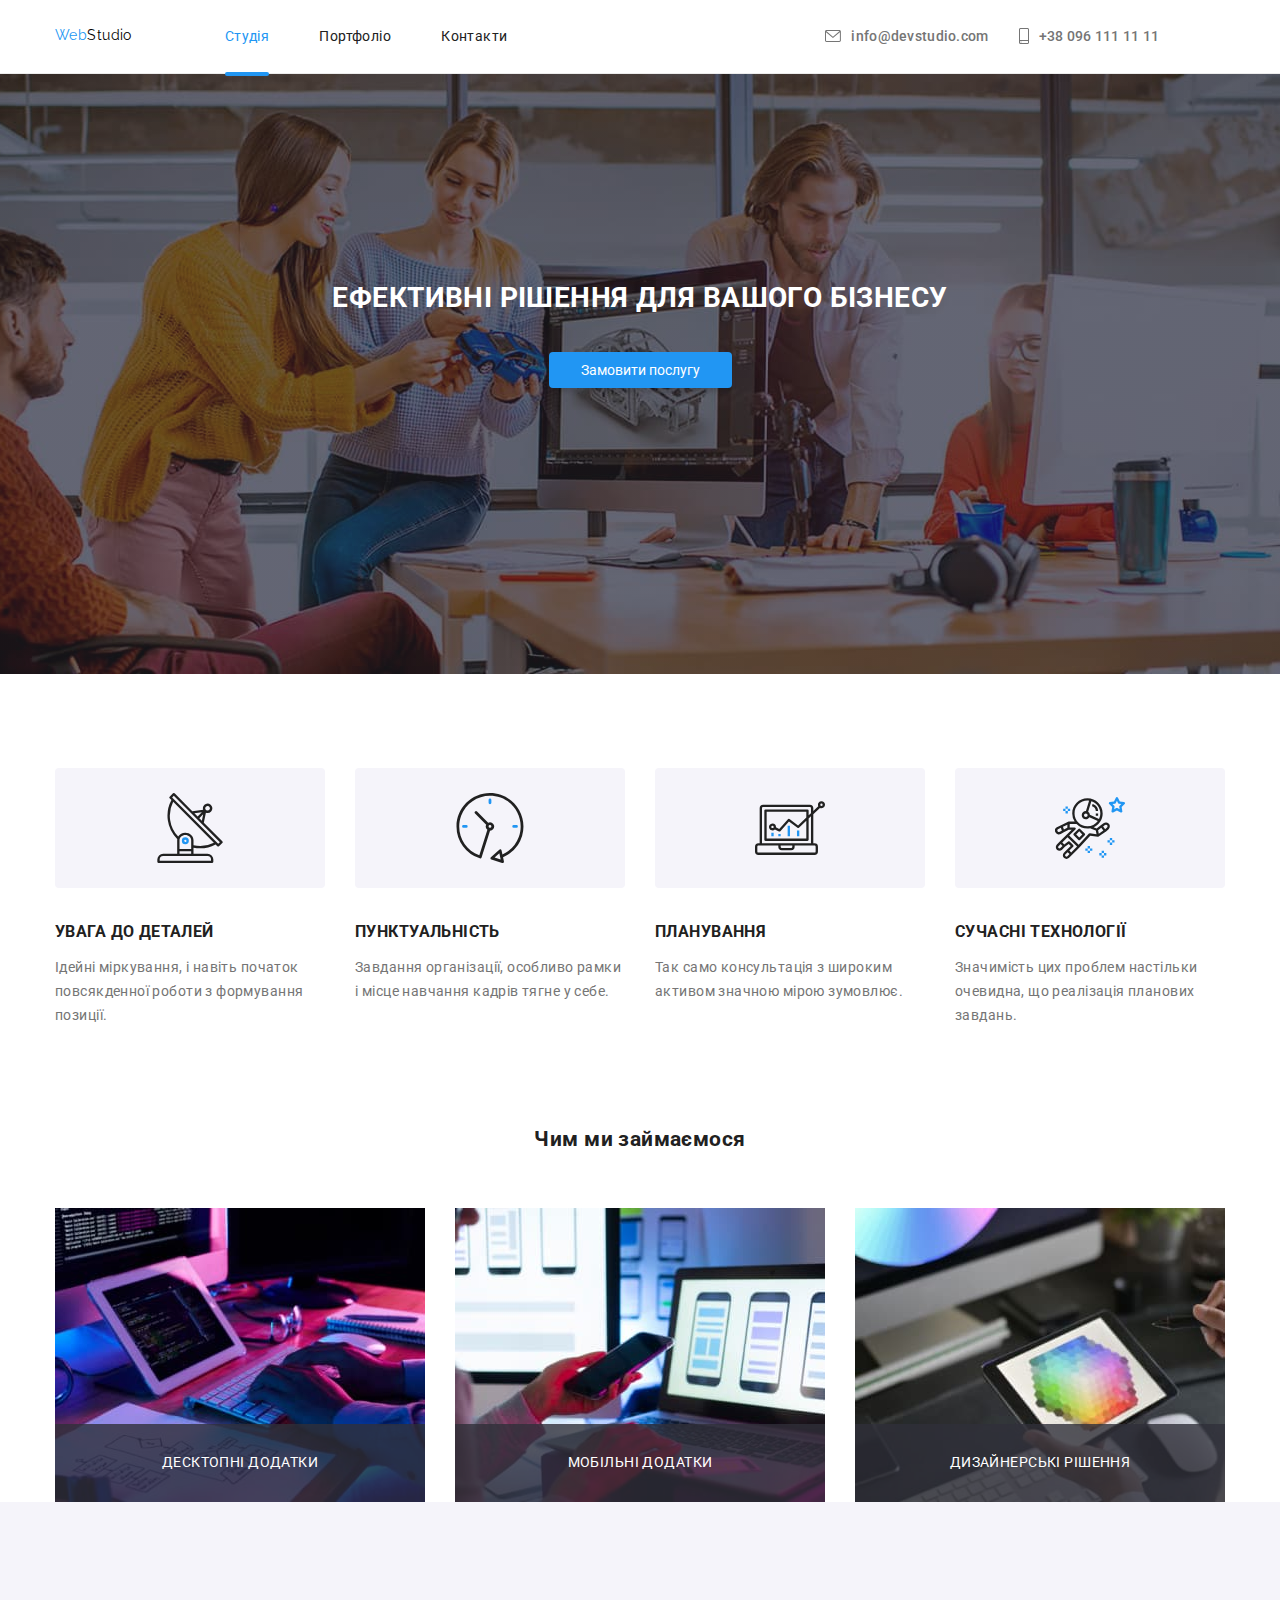
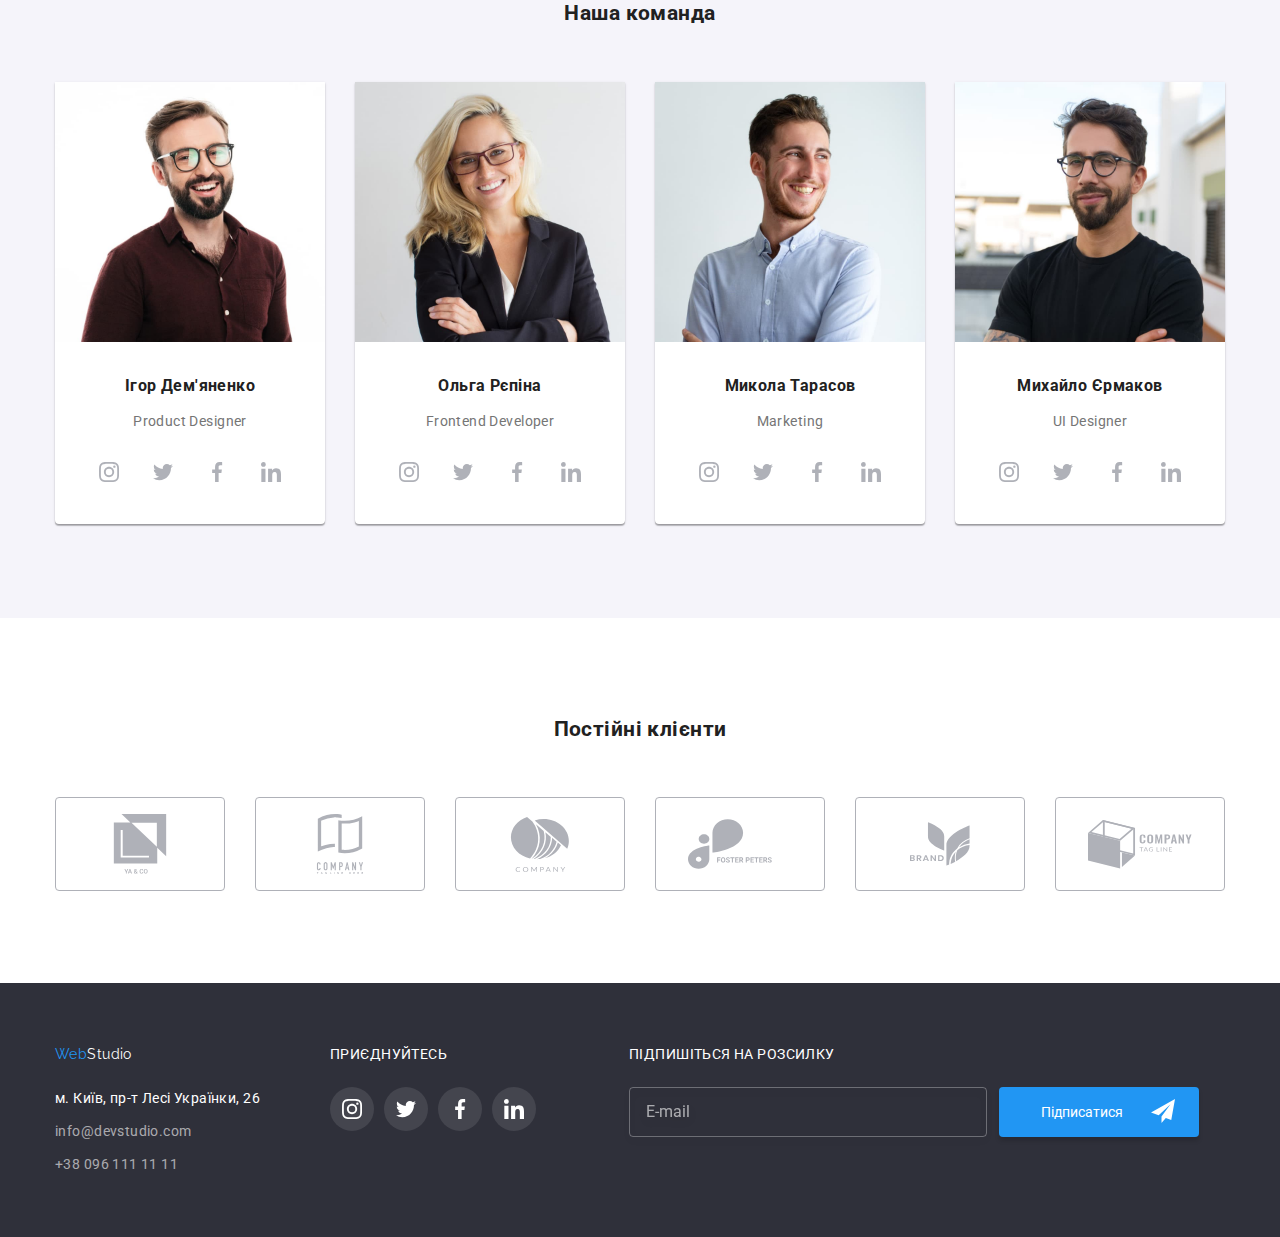
==== commit 40a4e93a: "зберігаю" ====
--- a/index.html
+++ b/index.html
@@ -63,44 +63,44 @@
         <section class="section benefits">
             <div class="container">
                 <h2 class="visually-hidden">Переваги</h2>
-                <ul class="benefits__list list">
+                <ul class="wrapper__list list">
                     <li>
-                        <div class="benefits__wrap">
-                            <svg width="70" hight="70" class="benefits__icons">
+                        <div class="wrapper__inner">
+                            <svg width="70" hight="70" class="wrapper__icons">
                                 <use href="./images/icons.svg#icon-antenna"></use>
                             </svg>
                         </div>
-                        <h3 class="benefits__subtitle">УВАГА ДО ДЕТАЛЕЙ</h3>
-                        <p class="benefits__text">Ідейні міркування, і навіть початок повсякденної роботи з формування
+                        <h3 class="wrapper__subtitle">УВАГА ДО ДЕТАЛЕЙ</h3>
+                        <p class="wrapper__text">Ідейні міркування, і навіть початок повсякденної роботи з формування
                             позиції.</p>
                     </li>
                     <li>
-                        <div class="benefits__wrap">
-                            <svg width="70" hight="70" class="benefits__icons">
+                        <div class="wrapper__inner">
+                            <svg width="70" hight="70" class="wrapper__icons">
                                 <use href="./images/icons.svg#icon-clock"></use>
                             </svg>
                         </div>
-                        <h3 class="benefits__subtitle">ПУНКТУАЛЬНІСТЬ</h3>
-                        <p class="benefits__text">Завдання організації, особливо рамки і місце навчання кадрів тягне у
+                        <h3 class="wrapper__subtitle">ПУНКТУАЛЬНІСТЬ</h3>
+                        <p class="wrapper__text">Завдання організації, особливо рамки і місце навчання кадрів тягне у
                             себе.</p>
                     </li>
                     <li>
-                        <div class="benefits__wrap">
-                            <svg width="70" hight="70" class="benefits__icons">
+                        <div class="wrapper__inner">
+                            <svg width="70" hight="70" class="wrapper__icons">
                                 <use href="./images/icons.svg#icon-diagram"></use>
                             </svg>
                         </div>
-                        <h3 class="benefits__subtitle">ПЛАНУВАННЯ</h3>
-                        <p class="benefits__text">Так само консультація з широким активом значною мірою зумовлює.</p>
+                        <h3 class="wrapper__subtitle">ПЛАНУВАННЯ</h3>
+                        <p class="wrapper__text">Так само консультація з широким активом значною мірою зумовлює.</p>
                     </li>
                     <li>
-                        <div class="benefits__wrap">
-                            <svg width="70" hight="70" class="benefits__icons">
+                        <div class="wrapper__inner">
+                            <svg width="70" hight="70" class="wrapper__icons">
                                 <use href="./images/icons.svg#icon-astronaut"></use>
                             </svg>
                         </div>
-                        <h3 class="benefits__subtitle">СУЧАСНІ ТЕХНОЛОГІЇ</h3>
-                        <p class="benefits__text">Значимість цих проблем настільки очевидна, що реалізація планових
+                        <h3 class="wrapper__subtitle">СУЧАСНІ ТЕХНОЛОГІЇ</h3>
+                        <p class="wrapper__text">Значимість цих проблем настільки очевидна, що реалізація планових
                             завдань.</p>
                     </li>
                 </ul>
@@ -131,11 +131,11 @@
         <section class="section team">
             <div class="container">
                 <h2 class="title team__title">Наша команда</h2>
-                <ul class="team__list list">
-                    <li class="team__item">
+                <ul class="card__list list">
+                    <li class="card__item">
                         <img src="./images/foto-1.jpg" alt="фото Ігор Дем'яненко" width="270">
-                        <h3 class="team__name">Ігор Дем'яненко</h3>
-                        <p class="team__text">Product Designer</p>
+                        <h3 class="card__name">Ігор Дем'яненко</h3>
+                        <p class="card__text">Product Designer</p>
                         <ul class="social">
                             <li class="social__items"><a href="#" class="social__link social__link--dark-color link">
                                     <svg width="20" hight="20" class="social__icons">
@@ -159,10 +159,10 @@
                                 </a></li>
                         </ul>
                     </li>
-                    <li class="team__item">
+                    <li class="card__item">
                         <img src="./images/foto-2.jpg" alt="фото Ольга Рєпіна" width="270">
-                        <h3 class="team__name">Ольга Рєпіна</h3>
-                        <p class="team__text">Frontend Developer</p>
+                        <h3 class="card__name">Ольга Рєпіна</h3>
+                        <p class="card__text">Frontend Developer</p>
                         <ul class="social">
                             <li class="social__items"><a href="#" class="social__link social__link--dark-color link">
                                     <svg width="20" hight="20" class="social__icons">
@@ -186,10 +186,10 @@
                                 </a></li>
                         </ul>
                     </li>
-                    <li class="team__item">
+                    <li class="card__item">
                         <img src="./images/foto-3.jpg" alt="фото Микола Тарасов" width="270">
-                        <h3 class="team__name">Микола Тарасов</h3>
-                        <p class="team__text">Marketing</p>
+                        <h3 class="card__name">Микола Тарасов</h3>
+                        <p class="card__text">Marketing</p>
                         <ul class="social">
                             <li class="social__items"><a href="#" class="social__link social__link--dark-color link">
                                     <svg width="20" hight="20" class="social__icons">
@@ -213,10 +213,10 @@
                                 </a></li>
                         </ul>
                     </li>
-                    <li class="team__item">
+                    <li class="card__item">
                         <img src="./images/foto-4.jpg" alt="фото Михайло Єрмаков" width="270">
-                        <h3 class="team__name">Михайло Єрмаков</h3>
-                        <p class="team__text">UI Designer</p>
+                        <h3 class="card__name">Михайло Єрмаков</h3>
+                        <p class="card__text">UI Designer</p>
                         <ul class="social">
                             <li class="social__items"><a href="#" class="social__link social__link--dark-color link">
                                     <svg width="20" hight="20" class="social__icons">
--- a/css/main.min.css
+++ b/css/main.min.css
@@ -1 +1 @@
-*,*::before,*::after{box-sizing:border-box}p,h1,h2,h3,h4,h5,h6{margin:0}ul{margin:0;padding-left:0}.link{text-decoration:none}.list{list-style:none}button{cursor:pointer}img{display:block;max-width:100%;height:auto}body{background-color:var(--primary-white-color);color:var(--primary-text-color);font-family:Roboto,sans-serif;font-weight:400;font-size:14px;line-height:1.71;letter-spacing:.03em}*,*::before,*::after{box-sizing:border-box}p,h1,h2,h3,h4,h5,h6{margin:0}ul{margin:0;padding-left:0}.visually-hidden{position:absolute;width:1px;height:1px;margin:-1px;border:0;padding:0;overflow:hidden}:root{--primary-white-color: #FFFFFF;--primary-text-color: #212121;--primary-logo-color: #000000;--title-text-color: #757575;--accent-color: #2196F3;--primary-bg-color: #2F303A;--second-bg-color: #F5F4FA;--hero-bg-color: #C4C4C4;--accent-btn-color: #188CE8;--footer-contact-color: rgba(255, 255, 255, 0.6);--header-line-color: #ECECEC;--icons-color: #AFB1B8;--border-color: #EEEEEE;--timeng-function: cubic-bezier(0.4, 0, 0.2, 1)}.modal-politic-check2,.modal-politic-label,.clients__link,.benefits__wrap,.navigation__list,.navigation,.header .container,.social__link,.social{display:flex;align-items:center}.container{width:1200px;padding:0 15px;margin:0 auto}.btn{cursor:pointer;border:none;border-radius:4px;padding:10px 32px;font-family:inherit;background-color:var(--accent-color);color:var(--primary-white-color);font-size:fspx;font-weight:fw;line-height:lh;letter-spacing:lsem;box-shadow:0px 4px 4px rgba(0,0,0,.15);transition:background-color 250ms var(--timeng-function)}.btn:hover,.btn:focus{background-color:var(--accent-btn-color)}.logo{display:block;font-family:Raleway,sans-serif;font-size:fspx;font-weight:fw;line-height:lh;letter-spacing:lsem;text-decoration:none;margin-right:93px;padding-top:24px;padding-bottom:25px;transition:color 250ms var(--timeng-function)}.logo--dark-color{color:var(--primary-logo-color)}.logo--light-color{color:var(--primary-white-color);padding:0;margin-bottom:20px}.logo__span{color:var(--accent-color)}.title{display:block;margin-bottom:50px;text-align:center;font-size:fspx;font-weight:fw;line-height:lh;letter-spacing:lsem}.social{list-style:none;justify-content:center;gap:10px}.social__items{width:44px;height:44px;border-radius:50%;margin-bottom:30px}.social__icons{width:20px;height:20px}.social__link{justify-content:center;width:100%;height:100%;border-radius:50%;transition:background-color 250ms var(--timeng-function),fill 250ms var(--timeng-function)}.social__link:hover,.social__link:focus{background-color:var(--accent-color);fill:var(--primary-white-color)}.social__link--dark-color{fill:var(--icons-color)}.social__link--light-color{background:rgba(255,255,255,.1);fill:var(--primary-white-color)}.header{border-bottom:1px solid var(--header-line-color)}.navigation__list{margin-left:auto;gap:50px}.navigation__link{position:relative;padding:32px 0;color:var(--primary-text-color);transition:color 250ms var(--timeng-function)}.navigation__link:hover,.navigation__link:focus{color:var(--accent-color)}.current{color:var(--accent-color)}.current::after{position:absolute;bottom:0px;right:0px;content:"";width:100%;height:4px;background-color:var(--accent-color);border-radius:2px}.mail-icons{width:16px;height:12px;margin-right:10px;fill:currentColor}.tel-icons{width:10px;height:16px;margin-right:10px;fill:currentColor}.hero{height:600px;text-align:center;padding:200px 0;background-image:linear-gradient(rgba(47, 48, 58, 0.4), rgba(47, 48, 58, 0.4)),url("../images/hero-bg.jpg");background-repeat:no-repeat;background-position:center;background-size:cover;max-width:1600px;margin:0 auto;background-color:var(--hero-bg-color)}.hero__title{color:var(--primary-white-color);font-size:fspx;font-weight:fw;line-height:lh;letter-spacing:lsem;max-width:696px;margin:0 auto;margin-bottom:30px}.benefits{padding-top:94px}.benefits__list{display:flex;gap:30px}.benefits__wrap{justify-content:center;width:270px;height:120px;background-color:var(--second-bg-color);border-radius:4px;margin-bottom:30px}.benefits__icons{width:70px;height:70px}.benefits__subtitle{font-size:fspx;font-weight:fw;line-height:lh;letter-spacing:lsem}.benefits__text{margin-top:10px;color:var(--title-text-color);letter-spacing:.03em}.promo{padding-top:94px}.promo__list{display:flex;gap:30px;background-color:var(--primary-white-color)}.promo__list>img{min-width:370px}.promo__card{position:relative}.promo__text{position:absolute;bottom:0;left:0;width:100%;background:rgba(47,48,58,.8);padding:27px 0;font-size:fspx;font-weight:fw;line-height:lh;letter-spacing:lsem;text-align:center;text-transform:uppercase;color:var(--primary-white-color)}.team{background:var(--second-bg-color);padding:94px 0}.team .soc-list{margin-bottom:30px}.team__list{display:flex;gap:30px}.team__item{background-color:var(--primary-white-color);width:calc((100% - 90px)/4);box-shadow:0px 1px 3px rgba(0,0,0,.12),0px 1px 1px rgba(0,0,0,.14),0px 2px 1px rgba(0,0,0,.2);border-radius:0px 0px 4px 4px}.team__item>img{width:270px;margin-bottom:30px}.team__name{margin-bottom:10px;font-size:fspx;font-weight:fw;line-height:lh;letter-spacing:lsem;text-align:center}.team__text{font-size:fspx;font-weight:fw;line-height:lh;letter-spacing:lsem;text-align:center;color:var(--title-text-color);margin-bottom:16px}.clients{padding:94px 0}.clients__list{display:flex;gap:30px}.clients__link{justify-content:center;padding:16px 32px;border:1px solid var(--icons-color);border-radius:4px;fill:var(--icons-color);transition:fill 250ms var(--timeng-function),border 250ms var(--timeng-function)}.clients__link:hover,.clients__link:focus{fill:var(--accent-color);border:1px solid var(--accent-color)}.clients__items{width:170px;height:92px}.clients__icons{height:60px}.footer{background:var(--primary-bg-color);padding:60px 0}.footer .container{display:flex;align-items:baseline}.footer-wrap:first-child{margin-right:70px}.footer-wrap:nth-child(2){margin-right:93px}.address,.contacts{display:block;color:var(--primary-white-color);font-style:normal;text-decoration:none;font-size:fspx;font-weight:fw;line-height:lh;letter-spacing:lsem;transition:color 250ms var(--timeng-function)}.address:hover,.address:focus{color:var(--accent-color)}.footer-list>li:not(:last-child){margin-bottom:9px}footer .contacts{color:var(--footer-contact-color);transition:color 250ms var(--timeng-function)}footer .contacts:hover,footer .contacts:focus{color:var(--accent-color)}footer .join{display:inline-block;font-size:fspx;font-weight:fw;line-height:lh;letter-spacing:lsem;text-transform:uppercase;color:var(--primary-white-color);margin-bottom:20px}.js-speaker{display:flex;justify-content:flex-end;margin-left:auto;gap:12px}.newsletter{margin-bottom:20px;font-size:fspx;font-weight:fw;line-height:lh;letter-spacing:lsem;text-transform:uppercase;color:var(--primary-white-color)}.footer-input{padding:15px 16px;width:358px;height:50px;color:var(--primary-white-color);border:1px solid rgba(255,255,255,.3);filter:drop-shadow(0px 4px 4px rgba(0, 0, 0, 0.15));border-radius:4px;background-color:var(--primary-bg-color)}.footer-input::-moz-placeholder{font-size:16px;line-height:1.25;color:rgba(255,255,255,.6)}.footer-input:-ms-input-placeholder{font-size:16px;line-height:1.25;color:rgba(255,255,255,.6)}.footer-input::placeholder{font-size:16px;line-height:1.25;color:rgba(255,255,255,.6)}.footer-input:required{color:var(--primary-white-color);border:1px solid rgba(255,255,255,.3);filter:drop-shadow(0px 4px 4px rgba(0, 0, 0, 0.15));border-radius:4px;background-color:rgba(0,0,0,0)}.footer__btn{position:relative;width:200px;height:50px;padding:10px 62px 10px 28px;font-size:fspx;font-weight:fw;line-height:lh;letter-spacing:lsem}.newsletter-icons{position:absolute;top:0;right:0;width:24px;height:24px;fill:var(--primary-white-color);transform:translate(-100%, 50%)}.backdrop{position:fixed;z-index:1;top:0;left:0;width:100%;height:100%;background-color:rgba(0,0,0,.2)}.backdrop.is-hidden{opacity:0;pointer-events:none}.modal{position:absolute;top:50%;left:50%;transform:translate(-50%, -50%);padding:40px;min-width:528px;min-height:521px;background-color:var(--primary-white-color);box-shadow:0px 1px 3px rgba(0,0,0,.12),0px 1px 1px rgba(0,0,0,.14),0px 2px 1px rgba(0,0,0,.2);border-radius:4px}.modal-close-btn{position:absolute;top:8px;right:8px;width:30px;height:30px;background-color:var(--primary-white-color);border-radius:50%;border:1px solid rgba(0,0,0,.1);transition:border 250ms var(--timeng-function),fill 250ms var(--timeng-function)}.modal-close-btn:hover,.modal-close-btn:focus{border:1px solid var(--accent-color);fill:var(--accent-color)}.close-icons{width:11px;height:11px}.modal-heading{margin-bottom:12px;font-size:fspx;font-weight:fw;line-height:lh;letter-spacing:lsem;text-align:center}.modal-input{padding-left:42px;width:100%;height:40px;border:1px solid rgba(33,33,33,.2);border-radius:4px;font-size:fspx;font-weight:fw;line-height:lh;letter-spacing:lsem;transition:border 250ms var(--timeng-function)}.modal-input:required{outline:rgba(0,0,0,0)}.modal-input:valid,.modal-input:hover,.modal-input:focus{border:1px solid var(--accent-color);border-radius:4px}.modal-input:valid+svg,.modal-input:hover+svg,.modal-input:focus+svg{fill:var(--accent-color)}.input-group{position:relative;background-color:var(--primary-white-color)}.modal-icons{position:absolute;top:0;left:0;width:18px;height:18px;transform:translate(50%, 60%);transition:fill 250ms var(--timeng-function)}.modal-input-group:not(:last-child){margin-bottom:10px}.modal-input-group>.coment{margin-bottom:20px;padding:12px 16px;width:100%;height:120px}.modal-input-group>label{margin-bottom:4px;font-size:fspx;font-weight:fw;line-height:lh;letter-spacing:lsem;color:var(--title-text-color);cursor:pointer}.modal-text{resize:none;width:100%;height:120px;padding:12px 16px;border:1px solid rgba(33,33,33,.2);border-radius:4px;font-size:fspx;font-weight:fw;line-height:lh;letter-spacing:lsem;outline:none;transition:border 250ms var(--timeng-function);cursor:pointer}.modal-text:hover,.modal-text:focus{border:1px solid var(--accent-color);border-radius:4px;outline:rgba(0,0,0,0)}.modal-text::-moz-placeholder{color:rgba(117,117,117,.5)}.modal-text:-ms-input-placeholder{color:rgba(117,117,117,.5)}.modal-text::placeholder{color:rgba(117,117,117,.5)}.modal-text:not(::-moz-placeholder-shown){border:1px solid var(--accent-color);border-radius:4px;outline:rgba(0,0,0,0)}.modal-text:not(:-ms-input-placeholder-shown){border:1px solid var(--accent-color);border-radius:4px;outline:rgba(0,0,0,0)}.modal-text:not(::placeholder-shown){border:1px solid var(--accent-color);border-radius:4px;outline:rgba(0,0,0,0)}.modal-politic-label{justify-content:center;color:var(--title-text-color);font-size:fspx;font-weight:fw;line-height:lh;letter-spacing:lsem}.form-field-contract{margin-bottom:30px}.contract{margin-left:5px;color:var(--accent-color)}.modal-politic-check2{justify-content:center;width:16px;height:15px;margin-right:7px;border:2px solid var(--primary-text-color);cursor:pointer}.checkmark{width:11px;height:11px;fill:rgba(0,0,0,0)}.modal-politic-check{opacity:0}.modal-politic-check:checked+label>span{background-color:var(--accent-color);border:.2px solid var(--primary-white-color);border-radius:2px}.modal-politic-check:checked+label>span>.checkmark{fill:var(--primary-white-color)}.submit-btn{display:block;margin:0 auto}.preview{padding:94px 0}.preview-button{display:flex;align-content:center;justify-content:center;gap:8px;margin-bottom:50px;font-size:18px;line-height:36px;letter-spacing:.06em}.button-item{padding:6px 22px;font-size:fspx;font-weight:fw;line-height:lh;letter-spacing:lsem;text-align:center;color:var(--primary-text-color);border-radius:4px;background-color:var(--second-bg-color);border:rgba(0,0,0,0);transition:background-color 250ms var(--timeng-function),box-shadow 250ms var(--timeng-function),color 250ms var(--timeng-function)}.button-item:hover,.button-item:focus{background-color:var(--accent-color);box-shadow:0px 3px 1px rgba(0,0,0,.1),0px 1px 2px rgba(0,0,0,.08),0px 2px 2px rgba(0,0,0,.12);color:var(--primary-white-color)}.preview-list{display:flex;flex-grow:1;gap:30px;flex-wrap:wrap;margin:0 auto}.preview-link{display:block}.preview-link:hover,.preview-link:focus{box-shadow:0px 1px 1px rgba(0,0,0,.12),0px 4px 4px rgba(0,0,0,.06),1px 4px 6px rgba(0,0,0,.16)}.preview-item{position:relative;overflow:hidden;width:370px}.preview-item:hover .preview-subtext,.preview-item:focus .preview-subtext{opacity:1;transform:translateY(-100%);background-color:rgba(33,150,243,.9)}.preview-subtext{position:absolute;right:0;bottom:-45%;padding:63px 24px;margin:0 auto;width:100%;font-size:fspx;font-weight:fw;line-height:lh;letter-spacing:lsem;color:var(--primary-white-color);transition:transform 250ms var(--timeng-function),background-color 250ms var(--timeng-function),opacity 250ms var(--timeng-function);opacity:0}.title-text-wrap{padding:20px 24px;border-right:1px solid var(--border-color);border-bottom:1px solid var(--border-color);border-left:1px solid var(--border-color)}.preview-title{margin-bottom:4px;color:var(--primary-text-color);font-size:fspx;font-weight:fw;line-height:lh;letter-spacing:lsem;text-align:start}.preview-text{color:var(--title-text-color);font-size:fspx;font-weight:fw;line-height:lh;letter-spacing:lsem}/*# sourceMappingURL=main.min.css.map */+*,*::before,*::after{box-sizing:border-box}p,h1,h2,h3,h4,h5,h6{margin:0}ul{margin:0;padding-left:0}.link{text-decoration:none}.list{list-style:none}button{cursor:pointer}img{display:block;max-width:100%;height:auto}body{background-color:var(--primary-white-color);color:var(--primary-text-color);font-family:Roboto,sans-serif;font-weight:400;font-size:14px;line-height:1.71;letter-spacing:.03em}*,*::before,*::after{box-sizing:border-box}p,h1,h2,h3,h4,h5,h6{margin:0}ul{margin:0;padding-left:0}.visually-hidden{position:absolute;width:1px;height:1px;margin:-1px;border:0;padding:0;overflow:hidden}:root{--primary-white-color: #FFFFFF;--primary-text-color: #212121;--primary-logo-color: #000000;--title-text-color: #757575;--accent-color: #2196F3;--primary-bg-color: #2F303A;--second-bg-color: #F5F4FA;--hero-bg-color: #C4C4C4;--accent-btn-color: #188CE8;--footer-contact-color: rgba(255, 255, 255, 0.6);--header-line-color: #ECECEC;--icons-color: #AFB1B8;--border-color: #EEEEEE;--timeng-function: cubic-bezier(0.4, 0, 0.2, 1)}.modal-politic-check2,.modal-politic-label,.clients__link,.wrapper__inner,.navigation__list,.navigation,.header .container,.social__link,.social{display:flex;align-items:center}.container{width:1200px;padding:0 15px;margin:0 auto}.btn{cursor:pointer;border:none;border-radius:4px;padding:10px 32px;font-family:inherit;background-color:var(--accent-color);color:var(--primary-white-color);font-size:fspx;font-weight:fw;line-height:lh;letter-spacing:lsem;box-shadow:0px 4px 4px rgba(0,0,0,.15);transition:background-color 250ms var(--timeng-function)}.btn:hover,.btn:focus{background-color:var(--accent-btn-color)}.logo{display:block;font-family:Raleway,sans-serif;font-size:fspx;font-weight:fw;line-height:lh;letter-spacing:lsem;text-decoration:none;margin-right:93px;padding-top:24px;padding-bottom:25px;transition:color 250ms var(--timeng-function)}.logo--dark-color{color:var(--primary-logo-color)}.logo--light-color{color:var(--primary-white-color);padding:0;margin-bottom:20px}.logo__span{color:var(--accent-color)}.title{display:block;margin-bottom:50px;text-align:center;font-size:fspx;font-weight:fw;line-height:lh;letter-spacing:lsem}.social{list-style:none;justify-content:center;gap:10px}.social__items{width:44px;height:44px;border-radius:50%;margin-bottom:30px}.social__icons{width:20px;height:20px}.social__link{justify-content:center;width:100%;height:100%;border-radius:50%;transition:background-color 250ms var(--timeng-function),fill 250ms var(--timeng-function)}.social__link:hover,.social__link:focus{background-color:var(--accent-color);fill:var(--primary-white-color)}.social__link--dark-color{fill:var(--icons-color)}.social__link--light-color{background:rgba(255,255,255,.1);fill:var(--primary-white-color)}.header{border-bottom:1px solid var(--header-line-color)}.navigation__list{margin-left:auto;gap:50px}.navigation__link{position:relative;padding:32px 0;color:var(--primary-text-color);transition:color 250ms var(--timeng-function)}.navigation__link:hover,.navigation__link:focus{color:var(--accent-color)}.current{color:var(--accent-color)}.current::after{position:absolute;bottom:0px;right:0px;content:"";width:100%;height:4px;background-color:var(--accent-color);border-radius:2px}.contacts__list{display:flex;margin-left:318px;font-weight:500;font-size:14px;line-height:1.14;letter-spacing:.02em}.contacts__list>li:not(:last-child){margin-right:30px}.contacts__link{color:var(--title-text-color);display:flex;justify-content:center;align-items:center;font-weight:500;font-size:14px;line-height:16px;letter-spacing:.02em;transition:color 250ms var(--timeng-function)}.contacts__link:hover,.contacts__link:focus{color:var(--accent-color)}.mail-icons{width:16px;height:12px;margin-right:10px;fill:currentColor}.tel-icons{width:10px;height:16px;margin-right:10px;fill:currentColor}.hero{height:600px;text-align:center;padding:200px 0;background-image:linear-gradient(rgba(47, 48, 58, 0.4), rgba(47, 48, 58, 0.4)),url("../images/hero-bg.jpg");background-repeat:no-repeat;background-position:center;background-size:cover;max-width:1600px;margin:0 auto;background-color:var(--hero-bg-color)}.hero__title{color:var(--primary-white-color);font-size:fspx;font-weight:fw;line-height:lh;letter-spacing:lsem;max-width:696px;margin:0 auto;margin-bottom:30px}.benefits{padding-top:94px}.wrapper__list{display:flex;gap:30px}.wrapper__inner{justify-content:center;width:270px;height:120px;background-color:var(--second-bg-color);border-radius:4px;margin-bottom:30px}.wrapper__icons{width:70px;height:70px}.wrapper__subtitle{font-size:fspx;font-weight:fw;line-height:lh;letter-spacing:lsem}.wrapper__text{margin-top:10px;color:var(--title-text-color);letter-spacing:.03em}.promo{padding-top:94px}.promo__list{display:flex;gap:30px;background-color:var(--primary-white-color)}.promo__list>img{min-width:370px}.promo__card{position:relative}.promo__text{position:absolute;bottom:0;left:0;width:100%;background:rgba(47,48,58,.8);padding:27px 0;font-size:fspx;font-weight:fw;line-height:lh;letter-spacing:lsem;text-align:center;text-transform:uppercase;color:var(--primary-white-color)}.team{background:var(--second-bg-color);padding:94px 0}.team .soc-list{margin-bottom:30px}.card__list{display:flex;gap:30px}.card__item{background-color:var(--primary-white-color);width:calc((100% - 90px)/4);box-shadow:0px 1px 3px rgba(0,0,0,.12),0px 1px 1px rgba(0,0,0,.14),0px 2px 1px rgba(0,0,0,.2);border-radius:0px 0px 4px 4px}.card__item>img{width:270px;margin-bottom:30px}.card__name{margin-bottom:10px;font-size:fspx;font-weight:fw;line-height:lh;letter-spacing:lsem;text-align:center}.card__text{font-size:fspx;font-weight:fw;line-height:lh;letter-spacing:lsem;text-align:center;color:var(--title-text-color);margin-bottom:16px}.clients{padding:94px 0}.clients__list{display:flex;gap:30px}.clients__link{justify-content:center;padding:16px 32px;border:1px solid var(--icons-color);border-radius:4px;fill:var(--icons-color);transition:fill 250ms var(--timeng-function),border 250ms var(--timeng-function)}.clients__link:hover,.clients__link:focus{fill:var(--accent-color);border:1px solid var(--accent-color)}.clients__items{width:170px;height:92px}.clients__icons{height:60px}.footer{background:var(--primary-bg-color);padding:60px 0}.footer .container{display:flex;align-items:baseline}.footer-wrap:first-child{margin-right:70px}.footer-wrap:nth-child(2){margin-right:93px}.address,.contacts{display:block;color:var(--primary-white-color);font-style:normal;text-decoration:none;font-size:fspx;font-weight:fw;line-height:lh;letter-spacing:lsem;transition:color 250ms var(--timeng-function)}.address:hover,.address:focus{color:var(--accent-color)}.footer-list>li:not(:last-child){margin-bottom:9px}footer .contacts{color:var(--footer-contact-color);transition:color 250ms var(--timeng-function)}footer .contacts:hover,footer .contacts:focus{color:var(--accent-color)}footer .join{display:inline-block;font-size:fspx;font-weight:fw;line-height:lh;letter-spacing:lsem;text-transform:uppercase;color:var(--primary-white-color);margin-bottom:20px}.js-speaker{display:flex;justify-content:flex-end;margin-left:auto;gap:12px}.newsletter{margin-bottom:20px;font-size:fspx;font-weight:fw;line-height:lh;letter-spacing:lsem;text-transform:uppercase;color:var(--primary-white-color)}.footer-input{padding:15px 16px;width:358px;height:50px;color:var(--primary-white-color);border:1px solid rgba(255,255,255,.3);filter:drop-shadow(0px 4px 4px rgba(0, 0, 0, 0.15));border-radius:4px;background-color:var(--primary-bg-color)}.footer-input::-moz-placeholder{font-size:16px;line-height:1.25;color:rgba(255,255,255,.6)}.footer-input:-ms-input-placeholder{font-size:16px;line-height:1.25;color:rgba(255,255,255,.6)}.footer-input::placeholder{font-size:16px;line-height:1.25;color:rgba(255,255,255,.6)}.footer-input:required{color:var(--primary-white-color);border:1px solid rgba(255,255,255,.3);filter:drop-shadow(0px 4px 4px rgba(0, 0, 0, 0.15));border-radius:4px;background-color:rgba(0,0,0,0)}.footer__btn{position:relative;width:200px;height:50px;padding:10px 62px 10px 28px;font-size:fspx;font-weight:fw;line-height:lh;letter-spacing:lsem}.newsletter-icons{position:absolute;top:0;right:0;width:24px;height:24px;fill:var(--primary-white-color);transform:translate(-100%, 50%)}.backdrop{position:fixed;z-index:1;top:0;left:0;width:100%;height:100%;background-color:rgba(0,0,0,.2)}.backdrop.is-hidden{opacity:0;pointer-events:none}.modal{position:absolute;top:50%;left:50%;transform:translate(-50%, -50%);padding:40px;min-width:528px;min-height:521px;background-color:var(--primary-white-color);box-shadow:0px 1px 3px rgba(0,0,0,.12),0px 1px 1px rgba(0,0,0,.14),0px 2px 1px rgba(0,0,0,.2);border-radius:4px}.modal-close-btn{position:absolute;top:8px;right:8px;width:30px;height:30px;background-color:var(--primary-white-color);border-radius:50%;border:1px solid rgba(0,0,0,.1);transition:border 250ms var(--timeng-function),fill 250ms var(--timeng-function)}.modal-close-btn:hover,.modal-close-btn:focus{border:1px solid var(--accent-color);fill:var(--accent-color)}.close-icons{width:11px;height:11px}.modal-heading{margin-bottom:12px;font-size:fspx;font-weight:fw;line-height:lh;letter-spacing:lsem;text-align:center}.modal-input{padding-left:42px;width:100%;height:40px;border:1px solid rgba(33,33,33,.2);border-radius:4px;font-size:fspx;font-weight:fw;line-height:lh;letter-spacing:lsem;transition:border 250ms var(--timeng-function)}.modal-input:required{outline:rgba(0,0,0,0)}.modal-input:valid,.modal-input:hover,.modal-input:focus{border:1px solid var(--accent-color);border-radius:4px}.modal-input:valid+svg,.modal-input:hover+svg,.modal-input:focus+svg{fill:var(--accent-color)}.input-group{position:relative;background-color:var(--primary-white-color)}.modal-icons{position:absolute;top:0;left:0;width:18px;height:18px;transform:translate(50%, 60%);transition:fill 250ms var(--timeng-function)}.modal-input-group:not(:last-child){margin-bottom:10px}.modal-input-group>.coment{margin-bottom:20px;padding:12px 16px;width:100%;height:120px}.modal-input-group>label{margin-bottom:4px;font-size:fspx;font-weight:fw;line-height:lh;letter-spacing:lsem;color:var(--title-text-color);cursor:pointer}.modal-text{resize:none;width:100%;height:120px;padding:12px 16px;border:1px solid rgba(33,33,33,.2);border-radius:4px;font-size:fspx;font-weight:fw;line-height:lh;letter-spacing:lsem;outline:none;transition:border 250ms var(--timeng-function);cursor:pointer}.modal-text:hover,.modal-text:focus{border:1px solid var(--accent-color);border-radius:4px;outline:rgba(0,0,0,0)}.modal-text::-moz-placeholder{color:rgba(117,117,117,.5)}.modal-text:-ms-input-placeholder{color:rgba(117,117,117,.5)}.modal-text::placeholder{color:rgba(117,117,117,.5)}.modal-text:not(::-moz-placeholder-shown){border:1px solid var(--accent-color);border-radius:4px;outline:rgba(0,0,0,0)}.modal-text:not(:-ms-input-placeholder-shown){border:1px solid var(--accent-color);border-radius:4px;outline:rgba(0,0,0,0)}.modal-text:not(::placeholder-shown){border:1px solid var(--accent-color);border-radius:4px;outline:rgba(0,0,0,0)}.modal-politic-label{justify-content:center;color:var(--title-text-color);font-size:fspx;font-weight:fw;line-height:lh;letter-spacing:lsem}.form-field-contract{margin-bottom:30px}.contract{margin-left:5px;color:var(--accent-color)}.modal-politic-check2{justify-content:center;width:16px;height:15px;margin-right:7px;border:2px solid var(--primary-text-color);cursor:pointer}.checkmark{width:11px;height:11px;fill:rgba(0,0,0,0)}.modal-politic-check{opacity:0}.modal-politic-check:checked+label>span{background-color:var(--accent-color);border:.2px solid var(--primary-white-color);border-radius:2px}.modal-politic-check:checked+label>span>.checkmark{fill:var(--primary-white-color)}.submit-btn{display:block;margin:0 auto}.preview{padding:94px 0}.preview-button{display:flex;align-content:center;justify-content:center;gap:8px;margin-bottom:50px;font-size:18px;line-height:36px;letter-spacing:.06em}.button-item{padding:6px 22px;font-size:fspx;font-weight:fw;line-height:lh;letter-spacing:lsem;text-align:center;color:var(--primary-text-color);border-radius:4px;background-color:var(--second-bg-color);border:rgba(0,0,0,0);transition:background-color 250ms var(--timeng-function),box-shadow 250ms var(--timeng-function),color 250ms var(--timeng-function)}.button-item:hover,.button-item:focus{background-color:var(--accent-color);box-shadow:0px 3px 1px rgba(0,0,0,.1),0px 1px 2px rgba(0,0,0,.08),0px 2px 2px rgba(0,0,0,.12);color:var(--primary-white-color)}.preview-list{display:flex;flex-grow:1;gap:30px;flex-wrap:wrap;margin:0 auto}.preview-link{display:block}.preview-link:hover,.preview-link:focus{box-shadow:0px 1px 1px rgba(0,0,0,.12),0px 4px 4px rgba(0,0,0,.06),1px 4px 6px rgba(0,0,0,.16)}.preview-item{position:relative;overflow:hidden;width:370px}.preview-item:hover .preview-subtext,.preview-item:focus .preview-subtext{opacity:1;transform:translateY(-100%);background-color:rgba(33,150,243,.9)}.preview-subtext{position:absolute;right:0;bottom:-45%;padding:63px 24px;margin:0 auto;width:100%;font-size:fspx;font-weight:fw;line-height:lh;letter-spacing:lsem;color:var(--primary-white-color);transition:transform 250ms var(--timeng-function),background-color 250ms var(--timeng-function),opacity 250ms var(--timeng-function);opacity:0}.title-text-wrap{padding:20px 24px;border-right:1px solid var(--border-color);border-bottom:1px solid var(--border-color);border-left:1px solid var(--border-color)}.preview-title{margin-bottom:4px;color:var(--primary-text-color);font-size:fspx;font-weight:fw;line-height:lh;letter-spacing:lsem;text-align:start}.preview-text{color:var(--title-text-color);font-size:fspx;font-weight:fw;line-height:lh;letter-spacing:lsem}/*# sourceMappingURL=main.min.css.map */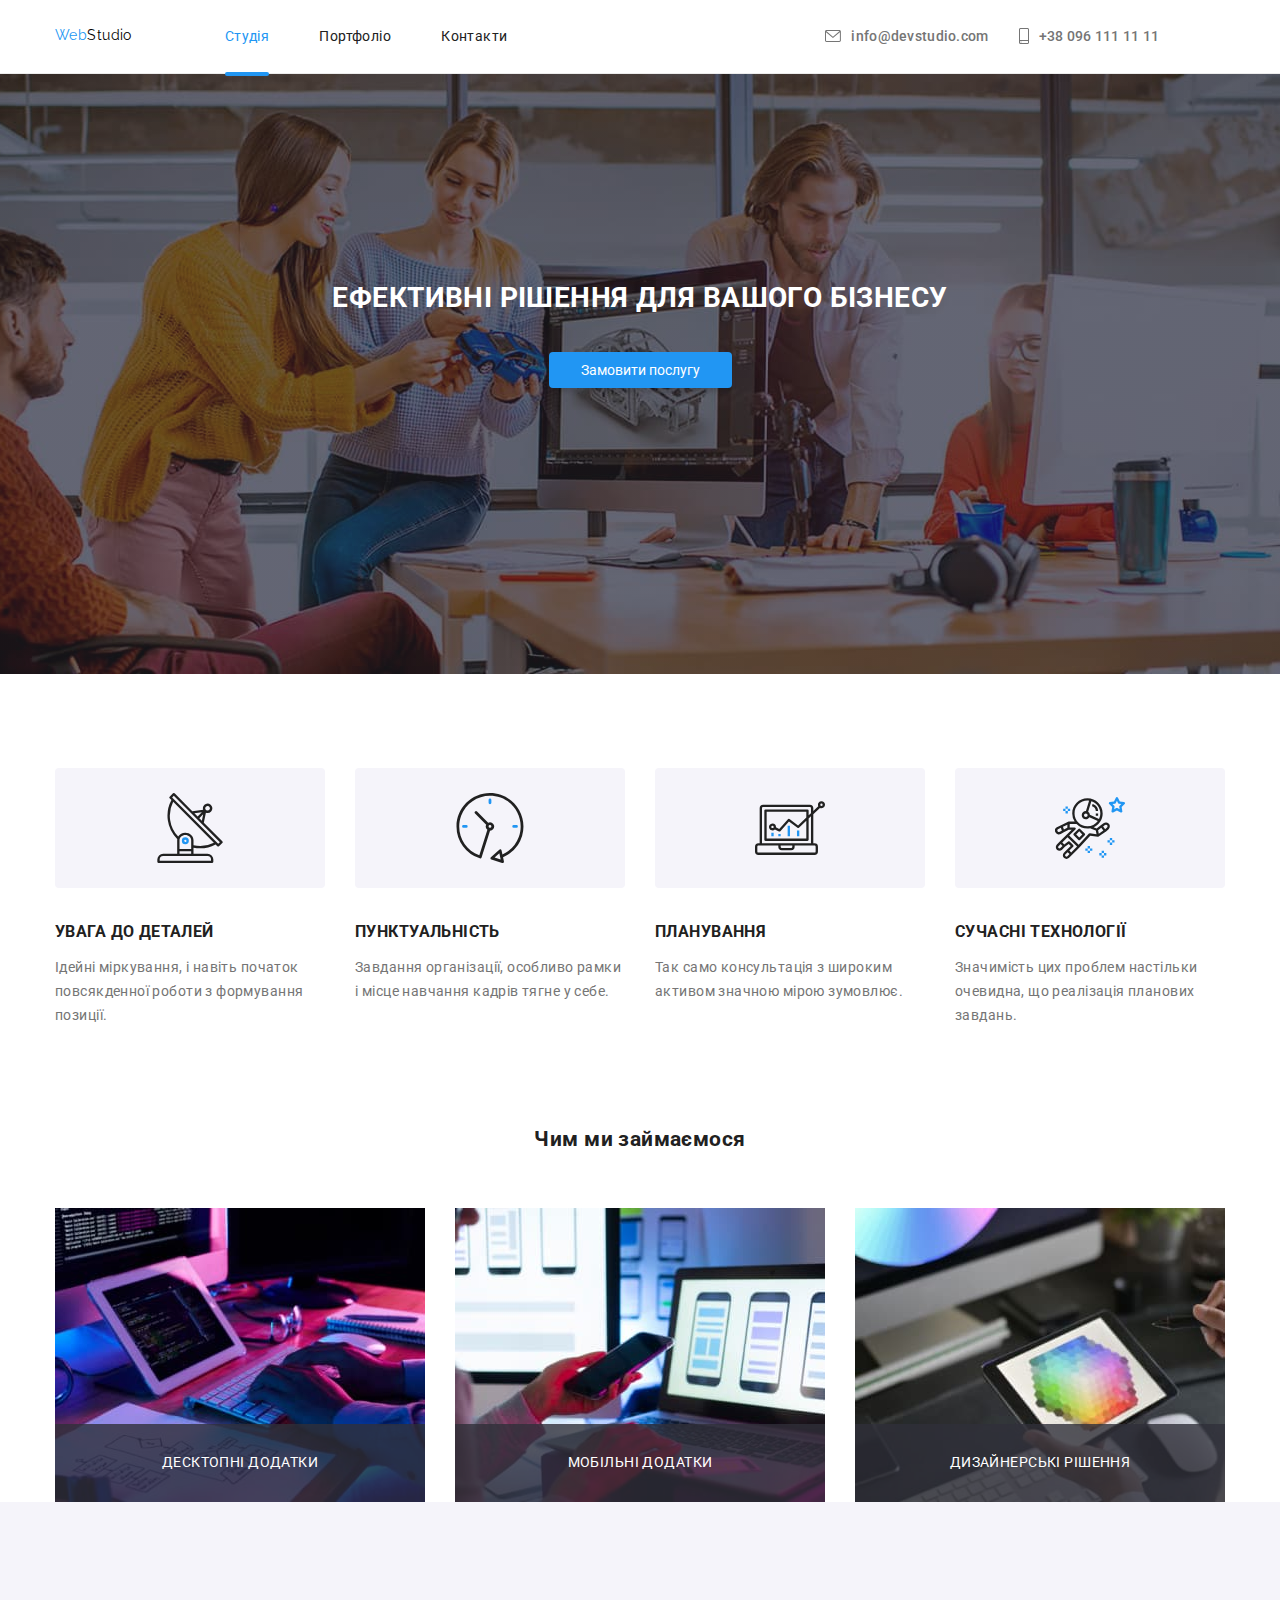
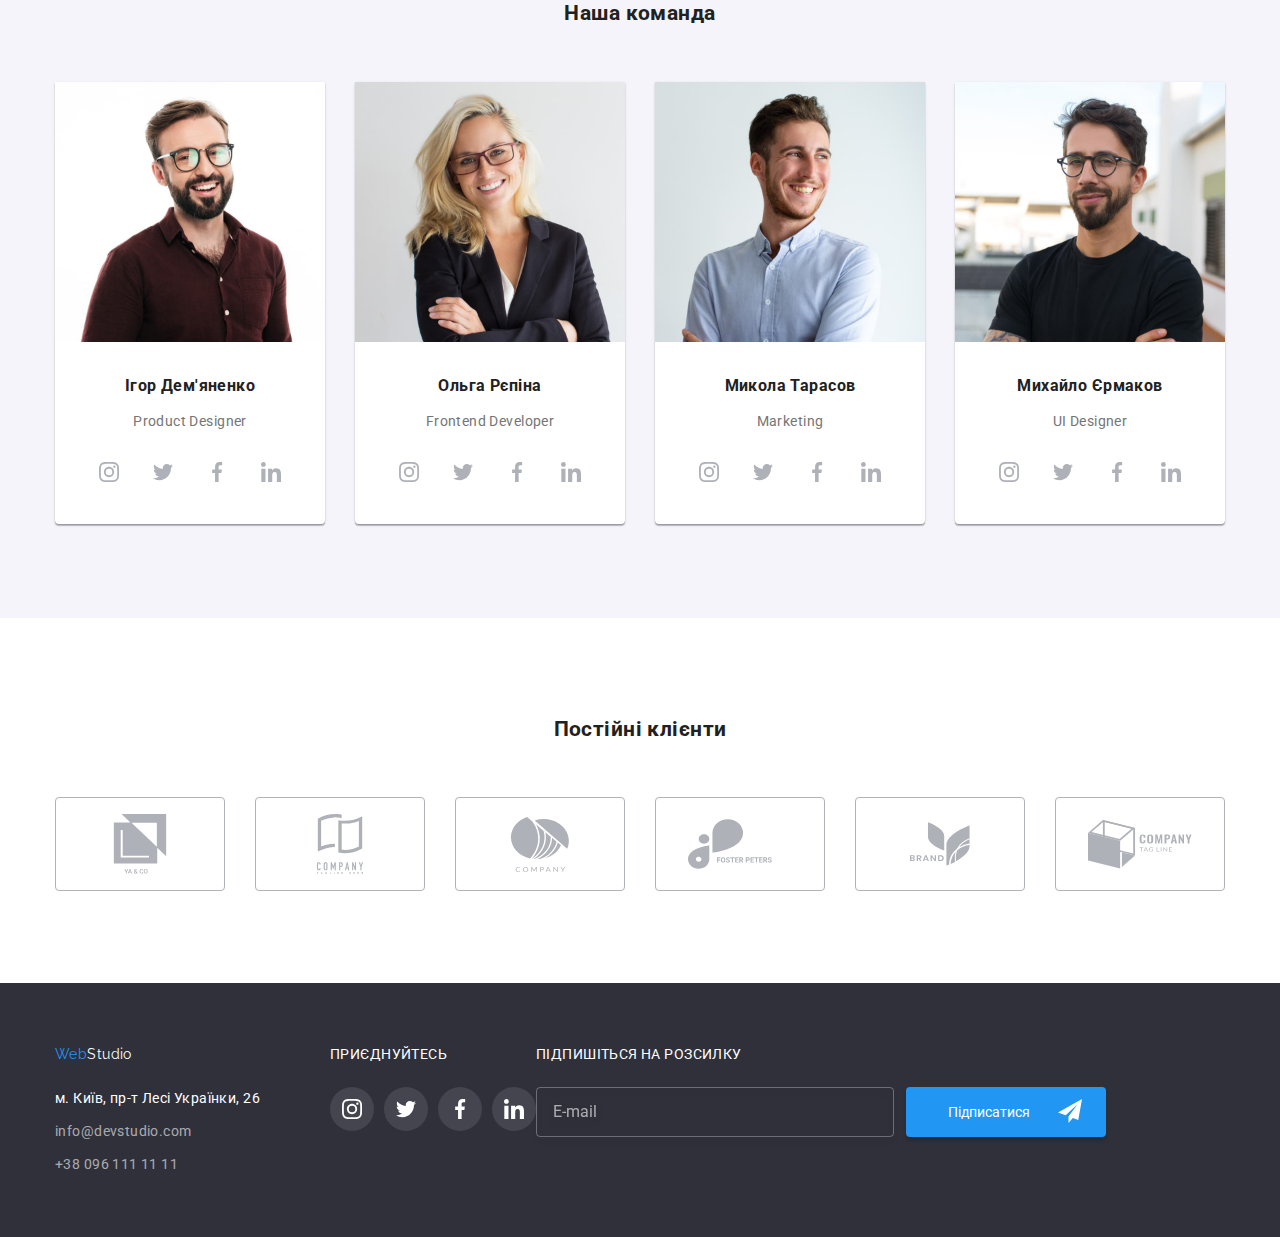
==== commit 106f12da: "зберегла" ====
--- a/index.html
+++ b/index.html
@@ -297,7 +297,7 @@
     <!-- Футер -->
     <footer class="footer">
         <div class="container">
-            <div class="footer-wrap">
+            <div class="footer__wrap">
                 <a class="logo logo--light-color" href="./index.html"><span class="logo__span">Web</span>Studio</a>
                 <address>
                     <ul class="footer-list list">
--- a/css/main.min.css
+++ b/css/main.min.css
@@ -1 +1 @@
-*,*::before,*::after{box-sizing:border-box}p,h1,h2,h3,h4,h5,h6{margin:0}ul{margin:0;padding-left:0}.link{text-decoration:none}.list{list-style:none}button{cursor:pointer}img{display:block;max-width:100%;height:auto}body{background-color:var(--primary-white-color);color:var(--primary-text-color);font-family:Roboto,sans-serif;font-weight:400;font-size:14px;line-height:1.71;letter-spacing:.03em}*,*::before,*::after{box-sizing:border-box}p,h1,h2,h3,h4,h5,h6{margin:0}ul{margin:0;padding-left:0}.visually-hidden{position:absolute;width:1px;height:1px;margin:-1px;border:0;padding:0;overflow:hidden}:root{--primary-white-color: #FFFFFF;--primary-text-color: #212121;--primary-logo-color: #000000;--title-text-color: #757575;--accent-color: #2196F3;--primary-bg-color: #2F303A;--second-bg-color: #F5F4FA;--hero-bg-color: #C4C4C4;--accent-btn-color: #188CE8;--footer-contact-color: rgba(255, 255, 255, 0.6);--header-line-color: #ECECEC;--icons-color: #AFB1B8;--border-color: #EEEEEE;--timeng-function: cubic-bezier(0.4, 0, 0.2, 1)}.modal-politic-check2,.modal-politic-label,.clients__link,.wrapper__inner,.navigation__list,.navigation,.header .container,.social__link,.social{display:flex;align-items:center}.container{width:1200px;padding:0 15px;margin:0 auto}.btn{cursor:pointer;border:none;border-radius:4px;padding:10px 32px;font-family:inherit;background-color:var(--accent-color);color:var(--primary-white-color);font-size:fspx;font-weight:fw;line-height:lh;letter-spacing:lsem;box-shadow:0px 4px 4px rgba(0,0,0,.15);transition:background-color 250ms var(--timeng-function)}.btn:hover,.btn:focus{background-color:var(--accent-btn-color)}.logo{display:block;font-family:Raleway,sans-serif;font-size:fspx;font-weight:fw;line-height:lh;letter-spacing:lsem;text-decoration:none;margin-right:93px;padding-top:24px;padding-bottom:25px;transition:color 250ms var(--timeng-function)}.logo--dark-color{color:var(--primary-logo-color)}.logo--light-color{color:var(--primary-white-color);padding:0;margin-bottom:20px}.logo__span{color:var(--accent-color)}.title{display:block;margin-bottom:50px;text-align:center;font-size:fspx;font-weight:fw;line-height:lh;letter-spacing:lsem}.social{list-style:none;justify-content:center;gap:10px}.social__items{width:44px;height:44px;border-radius:50%;margin-bottom:30px}.social__icons{width:20px;height:20px}.social__link{justify-content:center;width:100%;height:100%;border-radius:50%;transition:background-color 250ms var(--timeng-function),fill 250ms var(--timeng-function)}.social__link:hover,.social__link:focus{background-color:var(--accent-color);fill:var(--primary-white-color)}.social__link--dark-color{fill:var(--icons-color)}.social__link--light-color{background:rgba(255,255,255,.1);fill:var(--primary-white-color)}.header{border-bottom:1px solid var(--header-line-color)}.navigation__list{margin-left:auto;gap:50px}.navigation__link{position:relative;padding:32px 0;color:var(--primary-text-color);transition:color 250ms var(--timeng-function)}.navigation__link:hover,.navigation__link:focus{color:var(--accent-color)}.current{color:var(--accent-color)}.current::after{position:absolute;bottom:0px;right:0px;content:"";width:100%;height:4px;background-color:var(--accent-color);border-radius:2px}.contacts__list{display:flex;margin-left:318px;font-weight:500;font-size:14px;line-height:1.14;letter-spacing:.02em}.contacts__list>li:not(:last-child){margin-right:30px}.contacts__link{color:var(--title-text-color);display:flex;justify-content:center;align-items:center;font-weight:500;font-size:14px;line-height:16px;letter-spacing:.02em;transition:color 250ms var(--timeng-function)}.contacts__link:hover,.contacts__link:focus{color:var(--accent-color)}.mail-icons{width:16px;height:12px;margin-right:10px;fill:currentColor}.tel-icons{width:10px;height:16px;margin-right:10px;fill:currentColor}.hero{height:600px;text-align:center;padding:200px 0;background-image:linear-gradient(rgba(47, 48, 58, 0.4), rgba(47, 48, 58, 0.4)),url("../images/hero-bg.jpg");background-repeat:no-repeat;background-position:center;background-size:cover;max-width:1600px;margin:0 auto;background-color:var(--hero-bg-color)}.hero__title{color:var(--primary-white-color);font-size:fspx;font-weight:fw;line-height:lh;letter-spacing:lsem;max-width:696px;margin:0 auto;margin-bottom:30px}.benefits{padding-top:94px}.wrapper__list{display:flex;gap:30px}.wrapper__inner{justify-content:center;width:270px;height:120px;background-color:var(--second-bg-color);border-radius:4px;margin-bottom:30px}.wrapper__icons{width:70px;height:70px}.wrapper__subtitle{font-size:fspx;font-weight:fw;line-height:lh;letter-spacing:lsem}.wrapper__text{margin-top:10px;color:var(--title-text-color);letter-spacing:.03em}.promo{padding-top:94px}.promo__list{display:flex;gap:30px;background-color:var(--primary-white-color)}.promo__list>img{min-width:370px}.promo__card{position:relative}.promo__text{position:absolute;bottom:0;left:0;width:100%;background:rgba(47,48,58,.8);padding:27px 0;font-size:fspx;font-weight:fw;line-height:lh;letter-spacing:lsem;text-align:center;text-transform:uppercase;color:var(--primary-white-color)}.team{background:var(--second-bg-color);padding:94px 0}.team .soc-list{margin-bottom:30px}.card__list{display:flex;gap:30px}.card__item{background-color:var(--primary-white-color);width:calc((100% - 90px)/4);box-shadow:0px 1px 3px rgba(0,0,0,.12),0px 1px 1px rgba(0,0,0,.14),0px 2px 1px rgba(0,0,0,.2);border-radius:0px 0px 4px 4px}.card__item>img{width:270px;margin-bottom:30px}.card__name{margin-bottom:10px;font-size:fspx;font-weight:fw;line-height:lh;letter-spacing:lsem;text-align:center}.card__text{font-size:fspx;font-weight:fw;line-height:lh;letter-spacing:lsem;text-align:center;color:var(--title-text-color);margin-bottom:16px}.clients{padding:94px 0}.clients__list{display:flex;gap:30px}.clients__link{justify-content:center;padding:16px 32px;border:1px solid var(--icons-color);border-radius:4px;fill:var(--icons-color);transition:fill 250ms var(--timeng-function),border 250ms var(--timeng-function)}.clients__link:hover,.clients__link:focus{fill:var(--accent-color);border:1px solid var(--accent-color)}.clients__items{width:170px;height:92px}.clients__icons{height:60px}.footer{background:var(--primary-bg-color);padding:60px 0}.footer .container{display:flex;align-items:baseline}.footer-wrap:first-child{margin-right:70px}.footer-wrap:nth-child(2){margin-right:93px}.address,.contacts{display:block;color:var(--primary-white-color);font-style:normal;text-decoration:none;font-size:fspx;font-weight:fw;line-height:lh;letter-spacing:lsem;transition:color 250ms var(--timeng-function)}.address:hover,.address:focus{color:var(--accent-color)}.footer-list>li:not(:last-child){margin-bottom:9px}footer .contacts{color:var(--footer-contact-color);transition:color 250ms var(--timeng-function)}footer .contacts:hover,footer .contacts:focus{color:var(--accent-color)}footer .join{display:inline-block;font-size:fspx;font-weight:fw;line-height:lh;letter-spacing:lsem;text-transform:uppercase;color:var(--primary-white-color);margin-bottom:20px}.js-speaker{display:flex;justify-content:flex-end;margin-left:auto;gap:12px}.newsletter{margin-bottom:20px;font-size:fspx;font-weight:fw;line-height:lh;letter-spacing:lsem;text-transform:uppercase;color:var(--primary-white-color)}.footer-input{padding:15px 16px;width:358px;height:50px;color:var(--primary-white-color);border:1px solid rgba(255,255,255,.3);filter:drop-shadow(0px 4px 4px rgba(0, 0, 0, 0.15));border-radius:4px;background-color:var(--primary-bg-color)}.footer-input::-moz-placeholder{font-size:16px;line-height:1.25;color:rgba(255,255,255,.6)}.footer-input:-ms-input-placeholder{font-size:16px;line-height:1.25;color:rgba(255,255,255,.6)}.footer-input::placeholder{font-size:16px;line-height:1.25;color:rgba(255,255,255,.6)}.footer-input:required{color:var(--primary-white-color);border:1px solid rgba(255,255,255,.3);filter:drop-shadow(0px 4px 4px rgba(0, 0, 0, 0.15));border-radius:4px;background-color:rgba(0,0,0,0)}.footer__btn{position:relative;width:200px;height:50px;padding:10px 62px 10px 28px;font-size:fspx;font-weight:fw;line-height:lh;letter-spacing:lsem}.newsletter-icons{position:absolute;top:0;right:0;width:24px;height:24px;fill:var(--primary-white-color);transform:translate(-100%, 50%)}.backdrop{position:fixed;z-index:1;top:0;left:0;width:100%;height:100%;background-color:rgba(0,0,0,.2)}.backdrop.is-hidden{opacity:0;pointer-events:none}.modal{position:absolute;top:50%;left:50%;transform:translate(-50%, -50%);padding:40px;min-width:528px;min-height:521px;background-color:var(--primary-white-color);box-shadow:0px 1px 3px rgba(0,0,0,.12),0px 1px 1px rgba(0,0,0,.14),0px 2px 1px rgba(0,0,0,.2);border-radius:4px}.modal-close-btn{position:absolute;top:8px;right:8px;width:30px;height:30px;background-color:var(--primary-white-color);border-radius:50%;border:1px solid rgba(0,0,0,.1);transition:border 250ms var(--timeng-function),fill 250ms var(--timeng-function)}.modal-close-btn:hover,.modal-close-btn:focus{border:1px solid var(--accent-color);fill:var(--accent-color)}.close-icons{width:11px;height:11px}.modal-heading{margin-bottom:12px;font-size:fspx;font-weight:fw;line-height:lh;letter-spacing:lsem;text-align:center}.modal-input{padding-left:42px;width:100%;height:40px;border:1px solid rgba(33,33,33,.2);border-radius:4px;font-size:fspx;font-weight:fw;line-height:lh;letter-spacing:lsem;transition:border 250ms var(--timeng-function)}.modal-input:required{outline:rgba(0,0,0,0)}.modal-input:valid,.modal-input:hover,.modal-input:focus{border:1px solid var(--accent-color);border-radius:4px}.modal-input:valid+svg,.modal-input:hover+svg,.modal-input:focus+svg{fill:var(--accent-color)}.input-group{position:relative;background-color:var(--primary-white-color)}.modal-icons{position:absolute;top:0;left:0;width:18px;height:18px;transform:translate(50%, 60%);transition:fill 250ms var(--timeng-function)}.modal-input-group:not(:last-child){margin-bottom:10px}.modal-input-group>.coment{margin-bottom:20px;padding:12px 16px;width:100%;height:120px}.modal-input-group>label{margin-bottom:4px;font-size:fspx;font-weight:fw;line-height:lh;letter-spacing:lsem;color:var(--title-text-color);cursor:pointer}.modal-text{resize:none;width:100%;height:120px;padding:12px 16px;border:1px solid rgba(33,33,33,.2);border-radius:4px;font-size:fspx;font-weight:fw;line-height:lh;letter-spacing:lsem;outline:none;transition:border 250ms var(--timeng-function);cursor:pointer}.modal-text:hover,.modal-text:focus{border:1px solid var(--accent-color);border-radius:4px;outline:rgba(0,0,0,0)}.modal-text::-moz-placeholder{color:rgba(117,117,117,.5)}.modal-text:-ms-input-placeholder{color:rgba(117,117,117,.5)}.modal-text::placeholder{color:rgba(117,117,117,.5)}.modal-text:not(::-moz-placeholder-shown){border:1px solid var(--accent-color);border-radius:4px;outline:rgba(0,0,0,0)}.modal-text:not(:-ms-input-placeholder-shown){border:1px solid var(--accent-color);border-radius:4px;outline:rgba(0,0,0,0)}.modal-text:not(::placeholder-shown){border:1px solid var(--accent-color);border-radius:4px;outline:rgba(0,0,0,0)}.modal-politic-label{justify-content:center;color:var(--title-text-color);font-size:fspx;font-weight:fw;line-height:lh;letter-spacing:lsem}.form-field-contract{margin-bottom:30px}.contract{margin-left:5px;color:var(--accent-color)}.modal-politic-check2{justify-content:center;width:16px;height:15px;margin-right:7px;border:2px solid var(--primary-text-color);cursor:pointer}.checkmark{width:11px;height:11px;fill:rgba(0,0,0,0)}.modal-politic-check{opacity:0}.modal-politic-check:checked+label>span{background-color:var(--accent-color);border:.2px solid var(--primary-white-color);border-radius:2px}.modal-politic-check:checked+label>span>.checkmark{fill:var(--primary-white-color)}.submit-btn{display:block;margin:0 auto}.preview{padding:94px 0}.preview-button{display:flex;align-content:center;justify-content:center;gap:8px;margin-bottom:50px;font-size:18px;line-height:36px;letter-spacing:.06em}.button-item{padding:6px 22px;font-size:fspx;font-weight:fw;line-height:lh;letter-spacing:lsem;text-align:center;color:var(--primary-text-color);border-radius:4px;background-color:var(--second-bg-color);border:rgba(0,0,0,0);transition:background-color 250ms var(--timeng-function),box-shadow 250ms var(--timeng-function),color 250ms var(--timeng-function)}.button-item:hover,.button-item:focus{background-color:var(--accent-color);box-shadow:0px 3px 1px rgba(0,0,0,.1),0px 1px 2px rgba(0,0,0,.08),0px 2px 2px rgba(0,0,0,.12);color:var(--primary-white-color)}.preview-list{display:flex;flex-grow:1;gap:30px;flex-wrap:wrap;margin:0 auto}.preview-link{display:block}.preview-link:hover,.preview-link:focus{box-shadow:0px 1px 1px rgba(0,0,0,.12),0px 4px 4px rgba(0,0,0,.06),1px 4px 6px rgba(0,0,0,.16)}.preview-item{position:relative;overflow:hidden;width:370px}.preview-item:hover .preview-subtext,.preview-item:focus .preview-subtext{opacity:1;transform:translateY(-100%);background-color:rgba(33,150,243,.9)}.preview-subtext{position:absolute;right:0;bottom:-45%;padding:63px 24px;margin:0 auto;width:100%;font-size:fspx;font-weight:fw;line-height:lh;letter-spacing:lsem;color:var(--primary-white-color);transition:transform 250ms var(--timeng-function),background-color 250ms var(--timeng-function),opacity 250ms var(--timeng-function);opacity:0}.title-text-wrap{padding:20px 24px;border-right:1px solid var(--border-color);border-bottom:1px solid var(--border-color);border-left:1px solid var(--border-color)}.preview-title{margin-bottom:4px;color:var(--primary-text-color);font-size:fspx;font-weight:fw;line-height:lh;letter-spacing:lsem;text-align:start}.preview-text{color:var(--title-text-color);font-size:fspx;font-weight:fw;line-height:lh;letter-spacing:lsem}/*# sourceMappingURL=main.min.css.map */+*,*::before,*::after{box-sizing:border-box}p,h1,h2,h3,h4,h5,h6{margin:0}ul{margin:0;padding-left:0}.link{text-decoration:none}.list{list-style:none}button{cursor:pointer}img{display:block;max-width:100%;height:auto}body{background-color:var(--primary-white-color);color:var(--primary-text-color);font-family:Roboto,sans-serif;font-weight:400;font-size:14px;line-height:1.71;letter-spacing:.03em}*,*::before,*::after{box-sizing:border-box}p,h1,h2,h3,h4,h5,h6{margin:0}ul{margin:0;padding-left:0}.visually-hidden{position:absolute;width:1px;height:1px;margin:-1px;border:0;padding:0;overflow:hidden}:root{--primary-white-color: #FFFFFF;--primary-text-color: #212121;--primary-logo-color: #000000;--title-text-color: #757575;--accent-color: #2196F3;--primary-bg-color: #2F303A;--second-bg-color: #F5F4FA;--hero-bg-color: #C4C4C4;--accent-btn-color: #188CE8;--footer-contact-color: rgba(255, 255, 255, 0.6);--header-line-color: #ECECEC;--icons-color: #AFB1B8;--border-color: #EEEEEE;--timeng-function: cubic-bezier(0.4, 0, 0.2, 1)}.modal-politic-check2,.modal-politic-label,.clients__link,.wrapper__inner,.navigation__list,.navigation,.header .container,.social__link,.social{display:flex;align-items:center}.container{width:1200px;padding:0 15px;margin:0 auto}.btn{cursor:pointer;border:none;border-radius:4px;padding:10px 32px;font-family:inherit;background-color:var(--accent-color);color:var(--primary-white-color);font-size:fspx;font-weight:fw;line-height:lh;letter-spacing:lsem;box-shadow:0px 4px 4px rgba(0,0,0,.15);transition:background-color 250ms var(--timeng-function)}.btn:hover,.btn:focus{background-color:var(--accent-btn-color)}.logo{display:block;font-family:Raleway,sans-serif;font-size:fspx;font-weight:fw;line-height:lh;letter-spacing:lsem;text-decoration:none;margin-right:93px;padding-top:24px;padding-bottom:25px;transition:color 250ms var(--timeng-function)}.logo--dark-color{color:var(--primary-logo-color)}.logo--light-color{color:var(--primary-white-color);padding:0;margin-bottom:20px}.logo__span{color:var(--accent-color)}.title{display:block;margin-bottom:50px;text-align:center;font-size:fspx;font-weight:fw;line-height:lh;letter-spacing:lsem}.social{list-style:none;justify-content:center;gap:10px}.social__items{width:44px;height:44px;border-radius:50%;margin-bottom:30px}.social__icons{width:20px;height:20px}.social__link{justify-content:center;width:100%;height:100%;border-radius:50%;transition:background-color 250ms var(--timeng-function),fill 250ms var(--timeng-function)}.social__link:hover,.social__link:focus{background-color:var(--accent-color);fill:var(--primary-white-color)}.social__link--dark-color{fill:var(--icons-color)}.social__link--light-color{background:rgba(255,255,255,.1);fill:var(--primary-white-color)}.header{border-bottom:1px solid var(--header-line-color)}.navigation__list{margin-left:auto;gap:50px}.navigation__link{position:relative;padding:32px 0;color:var(--primary-text-color);transition:color 250ms var(--timeng-function)}.navigation__link:hover,.navigation__link:focus{color:var(--accent-color)}.current{color:var(--accent-color)}.current::after{position:absolute;bottom:0px;right:0px;content:"";width:100%;height:4px;background-color:var(--accent-color);border-radius:2px}.contacts__list{display:flex;margin-left:318px;font-weight:500;font-size:14px;line-height:1.14;letter-spacing:.02em}.contacts__list>li:not(:last-child){margin-right:30px}.contacts__link{color:var(--title-text-color);display:flex;justify-content:center;align-items:center;font-weight:500;font-size:14px;line-height:16px;letter-spacing:.02em;transition:color 250ms var(--timeng-function)}.contacts__link:hover,.contacts__link:focus{color:var(--accent-color)}.mail-icons{width:16px;height:12px;margin-right:10px;fill:currentColor}.tel-icons{width:10px;height:16px;margin-right:10px;fill:currentColor}.hero{height:600px;text-align:center;padding:200px 0;background-image:linear-gradient(rgba(47, 48, 58, 0.4), rgba(47, 48, 58, 0.4)),url("../images/hero-bg.jpg");background-repeat:no-repeat;background-position:center;background-size:cover;max-width:1600px;margin:0 auto;background-color:var(--hero-bg-color)}.hero__title{color:var(--primary-white-color);font-size:fspx;font-weight:fw;line-height:lh;letter-spacing:lsem;max-width:696px;margin:0 auto;margin-bottom:30px}.benefits{padding-top:94px}.wrapper__list{display:flex;gap:30px}.wrapper__inner{justify-content:center;width:270px;height:120px;background-color:var(--second-bg-color);border-radius:4px;margin-bottom:30px}.wrapper__icons{width:70px;height:70px}.wrapper__subtitle{font-size:fspx;font-weight:fw;line-height:lh;letter-spacing:lsem}.wrapper__text{margin-top:10px;color:var(--title-text-color);letter-spacing:.03em}.promo{padding-top:94px}.promo__list{display:flex;gap:30px;background-color:var(--primary-white-color)}.promo__list>img{min-width:370px}.promo__card{position:relative}.promo__text{position:absolute;bottom:0;left:0;width:100%;background:rgba(47,48,58,.8);padding:27px 0;font-size:fspx;font-weight:fw;line-height:lh;letter-spacing:lsem;text-align:center;text-transform:uppercase;color:var(--primary-white-color)}.team{background:var(--second-bg-color);padding:94px 0}.team .soc-list{margin-bottom:30px}.card__list{display:flex;gap:30px}.card__item{background-color:var(--primary-white-color);width:calc((100% - 90px)/4);box-shadow:0px 1px 3px rgba(0,0,0,.12),0px 1px 1px rgba(0,0,0,.14),0px 2px 1px rgba(0,0,0,.2);border-radius:0px 0px 4px 4px}.card__item>img{width:270px;margin-bottom:30px}.card__name{margin-bottom:10px;font-size:fspx;font-weight:fw;line-height:lh;letter-spacing:lsem;text-align:center}.card__text{font-size:fspx;font-weight:fw;line-height:lh;letter-spacing:lsem;text-align:center;color:var(--title-text-color);margin-bottom:16px}.clients{padding:94px 0}.clients__list{display:flex;gap:30px}.clients__link{justify-content:center;padding:16px 32px;border:1px solid var(--icons-color);border-radius:4px;fill:var(--icons-color);transition:fill 250ms var(--timeng-function),border 250ms var(--timeng-function)}.clients__link:hover,.clients__link:focus{fill:var(--accent-color);border:1px solid var(--accent-color)}.clients__items{width:170px;height:92px}.clients__icons{height:60px}.footer{background:var(--primary-bg-color);padding:60px 0}.footer .container{display:flex;align-items:baseline}.footer__wrap:first-child{margin-right:70px}.footer__wrap:nth-child(2){margin-right:93px}.address,.contacts{display:block;color:var(--primary-white-color);font-style:normal;text-decoration:none;font-size:fspx;font-weight:fw;line-height:lh;letter-spacing:lsem;transition:color 250ms var(--timeng-function)}.address .address:hover,.address .address:focus,.contacts .address:hover,.contacts .address:focus{color:var(--accent-color)}.footer-list>li:not(:last-child){margin-bottom:9px}footer .contacts{color:var(--footer-contact-color);transition:color 250ms var(--timeng-function)}footer .contacts:hover,footer .contacts:focus{color:var(--accent-color)}footer .join{display:inline-block;font-size:fspx;font-weight:fw;line-height:lh;letter-spacing:lsem;text-transform:uppercase;color:var(--primary-white-color);margin-bottom:20px}.js-speaker{display:flex;justify-content:flex-end;margin-left:auto;gap:12px}.newsletter{margin-bottom:20px;font-size:fspx;font-weight:fw;line-height:lh;letter-spacing:lsem;text-transform:uppercase;color:var(--primary-white-color)}.footer-input{padding:15px 16px;width:358px;height:50px;color:var(--primary-white-color);border:1px solid rgba(255,255,255,.3);filter:drop-shadow(0px 4px 4px rgba(0, 0, 0, 0.15));border-radius:4px;background-color:var(--primary-bg-color)}.footer-input::-moz-placeholder{font-size:16px;line-height:1.25;color:rgba(255,255,255,.6)}.footer-input:-ms-input-placeholder{font-size:16px;line-height:1.25;color:rgba(255,255,255,.6)}.footer-input::placeholder{font-size:16px;line-height:1.25;color:rgba(255,255,255,.6)}.footer-input:required{color:var(--primary-white-color);border:1px solid rgba(255,255,255,.3);filter:drop-shadow(0px 4px 4px rgba(0, 0, 0, 0.15));border-radius:4px;background-color:rgba(0,0,0,0)}.footer__btn{position:relative;width:200px;height:50px;padding:10px 62px 10px 28px;font-size:fspx;font-weight:fw;line-height:lh;letter-spacing:lsem}.newsletter-icons{position:absolute;top:0;right:0;width:24px;height:24px;fill:var(--primary-white-color);transform:translate(-100%, 50%)}.backdrop{position:fixed;z-index:1;top:0;left:0;width:100%;height:100%;background-color:rgba(0,0,0,.2)}.backdrop.is-hidden{opacity:0;pointer-events:none}.modal{position:absolute;top:50%;left:50%;transform:translate(-50%, -50%);padding:40px;min-width:528px;min-height:521px;background-color:var(--primary-white-color);box-shadow:0px 1px 3px rgba(0,0,0,.12),0px 1px 1px rgba(0,0,0,.14),0px 2px 1px rgba(0,0,0,.2);border-radius:4px}.modal-close-btn{position:absolute;top:8px;right:8px;width:30px;height:30px;background-color:var(--primary-white-color);border-radius:50%;border:1px solid rgba(0,0,0,.1);transition:border 250ms var(--timeng-function),fill 250ms var(--timeng-function)}.modal-close-btn:hover,.modal-close-btn:focus{border:1px solid var(--accent-color);fill:var(--accent-color)}.close-icons{width:11px;height:11px}.modal-heading{margin-bottom:12px;font-size:fspx;font-weight:fw;line-height:lh;letter-spacing:lsem;text-align:center}.modal-input{padding-left:42px;width:100%;height:40px;border:1px solid rgba(33,33,33,.2);border-radius:4px;font-size:fspx;font-weight:fw;line-height:lh;letter-spacing:lsem;transition:border 250ms var(--timeng-function)}.modal-input:required{outline:rgba(0,0,0,0)}.modal-input:valid,.modal-input:hover,.modal-input:focus{border:1px solid var(--accent-color);border-radius:4px}.modal-input:valid+svg,.modal-input:hover+svg,.modal-input:focus+svg{fill:var(--accent-color)}.input-group{position:relative;background-color:var(--primary-white-color)}.modal-icons{position:absolute;top:0;left:0;width:18px;height:18px;transform:translate(50%, 60%);transition:fill 250ms var(--timeng-function)}.modal-input-group:not(:last-child){margin-bottom:10px}.modal-input-group>.coment{margin-bottom:20px;padding:12px 16px;width:100%;height:120px}.modal-input-group>label{margin-bottom:4px;font-size:fspx;font-weight:fw;line-height:lh;letter-spacing:lsem;color:var(--title-text-color);cursor:pointer}.modal-text{resize:none;width:100%;height:120px;padding:12px 16px;border:1px solid rgba(33,33,33,.2);border-radius:4px;font-size:fspx;font-weight:fw;line-height:lh;letter-spacing:lsem;outline:none;transition:border 250ms var(--timeng-function);cursor:pointer}.modal-text:hover,.modal-text:focus{border:1px solid var(--accent-color);border-radius:4px;outline:rgba(0,0,0,0)}.modal-text::-moz-placeholder{color:rgba(117,117,117,.5)}.modal-text:-ms-input-placeholder{color:rgba(117,117,117,.5)}.modal-text::placeholder{color:rgba(117,117,117,.5)}.modal-text:not(::-moz-placeholder-shown){border:1px solid var(--accent-color);border-radius:4px;outline:rgba(0,0,0,0)}.modal-text:not(:-ms-input-placeholder-shown){border:1px solid var(--accent-color);border-radius:4px;outline:rgba(0,0,0,0)}.modal-text:not(::placeholder-shown){border:1px solid var(--accent-color);border-radius:4px;outline:rgba(0,0,0,0)}.modal-politic-label{justify-content:center;color:var(--title-text-color);font-size:fspx;font-weight:fw;line-height:lh;letter-spacing:lsem}.form-field-contract{margin-bottom:30px}.contract{margin-left:5px;color:var(--accent-color)}.modal-politic-check2{justify-content:center;width:16px;height:15px;margin-right:7px;border:2px solid var(--primary-text-color);cursor:pointer}.checkmark{width:11px;height:11px;fill:rgba(0,0,0,0)}.modal-politic-check{opacity:0}.modal-politic-check:checked+label>span{background-color:var(--accent-color);border:.2px solid var(--primary-white-color);border-radius:2px}.modal-politic-check:checked+label>span>.checkmark{fill:var(--primary-white-color)}.submit-btn{display:block;margin:0 auto}.preview{padding:94px 0}.preview-button{display:flex;align-content:center;justify-content:center;gap:8px;margin-bottom:50px;font-size:18px;line-height:36px;letter-spacing:.06em}.button-item{padding:6px 22px;font-size:fspx;font-weight:fw;line-height:lh;letter-spacing:lsem;text-align:center;color:var(--primary-text-color);border-radius:4px;background-color:var(--second-bg-color);border:rgba(0,0,0,0);transition:background-color 250ms var(--timeng-function),box-shadow 250ms var(--timeng-function),color 250ms var(--timeng-function)}.button-item:hover,.button-item:focus{background-color:var(--accent-color);box-shadow:0px 3px 1px rgba(0,0,0,.1),0px 1px 2px rgba(0,0,0,.08),0px 2px 2px rgba(0,0,0,.12);color:var(--primary-white-color)}.preview-list{display:flex;flex-grow:1;gap:30px;flex-wrap:wrap;margin:0 auto}.preview-link{display:block}.preview-link:hover,.preview-link:focus{box-shadow:0px 1px 1px rgba(0,0,0,.12),0px 4px 4px rgba(0,0,0,.06),1px 4px 6px rgba(0,0,0,.16)}.preview-item{position:relative;overflow:hidden;width:370px}.preview-item:hover .preview-subtext,.preview-item:focus .preview-subtext{opacity:1;transform:translateY(-100%);background-color:rgba(33,150,243,.9)}.preview-subtext{position:absolute;right:0;bottom:-45%;padding:63px 24px;margin:0 auto;width:100%;font-size:fspx;font-weight:fw;line-height:lh;letter-spacing:lsem;color:var(--primary-white-color);transition:transform 250ms var(--timeng-function),background-color 250ms var(--timeng-function),opacity 250ms var(--timeng-function);opacity:0}.title-text-wrap{padding:20px 24px;border-right:1px solid var(--border-color);border-bottom:1px solid var(--border-color);border-left:1px solid var(--border-color)}.preview-title{margin-bottom:4px;color:var(--primary-text-color);font-size:fspx;font-weight:fw;line-height:lh;letter-spacing:lsem;text-align:start}.preview-text{color:var(--title-text-color);font-size:fspx;font-weight:fw;line-height:lh;letter-spacing:lsem}/*# sourceMappingURL=main.min.css.map */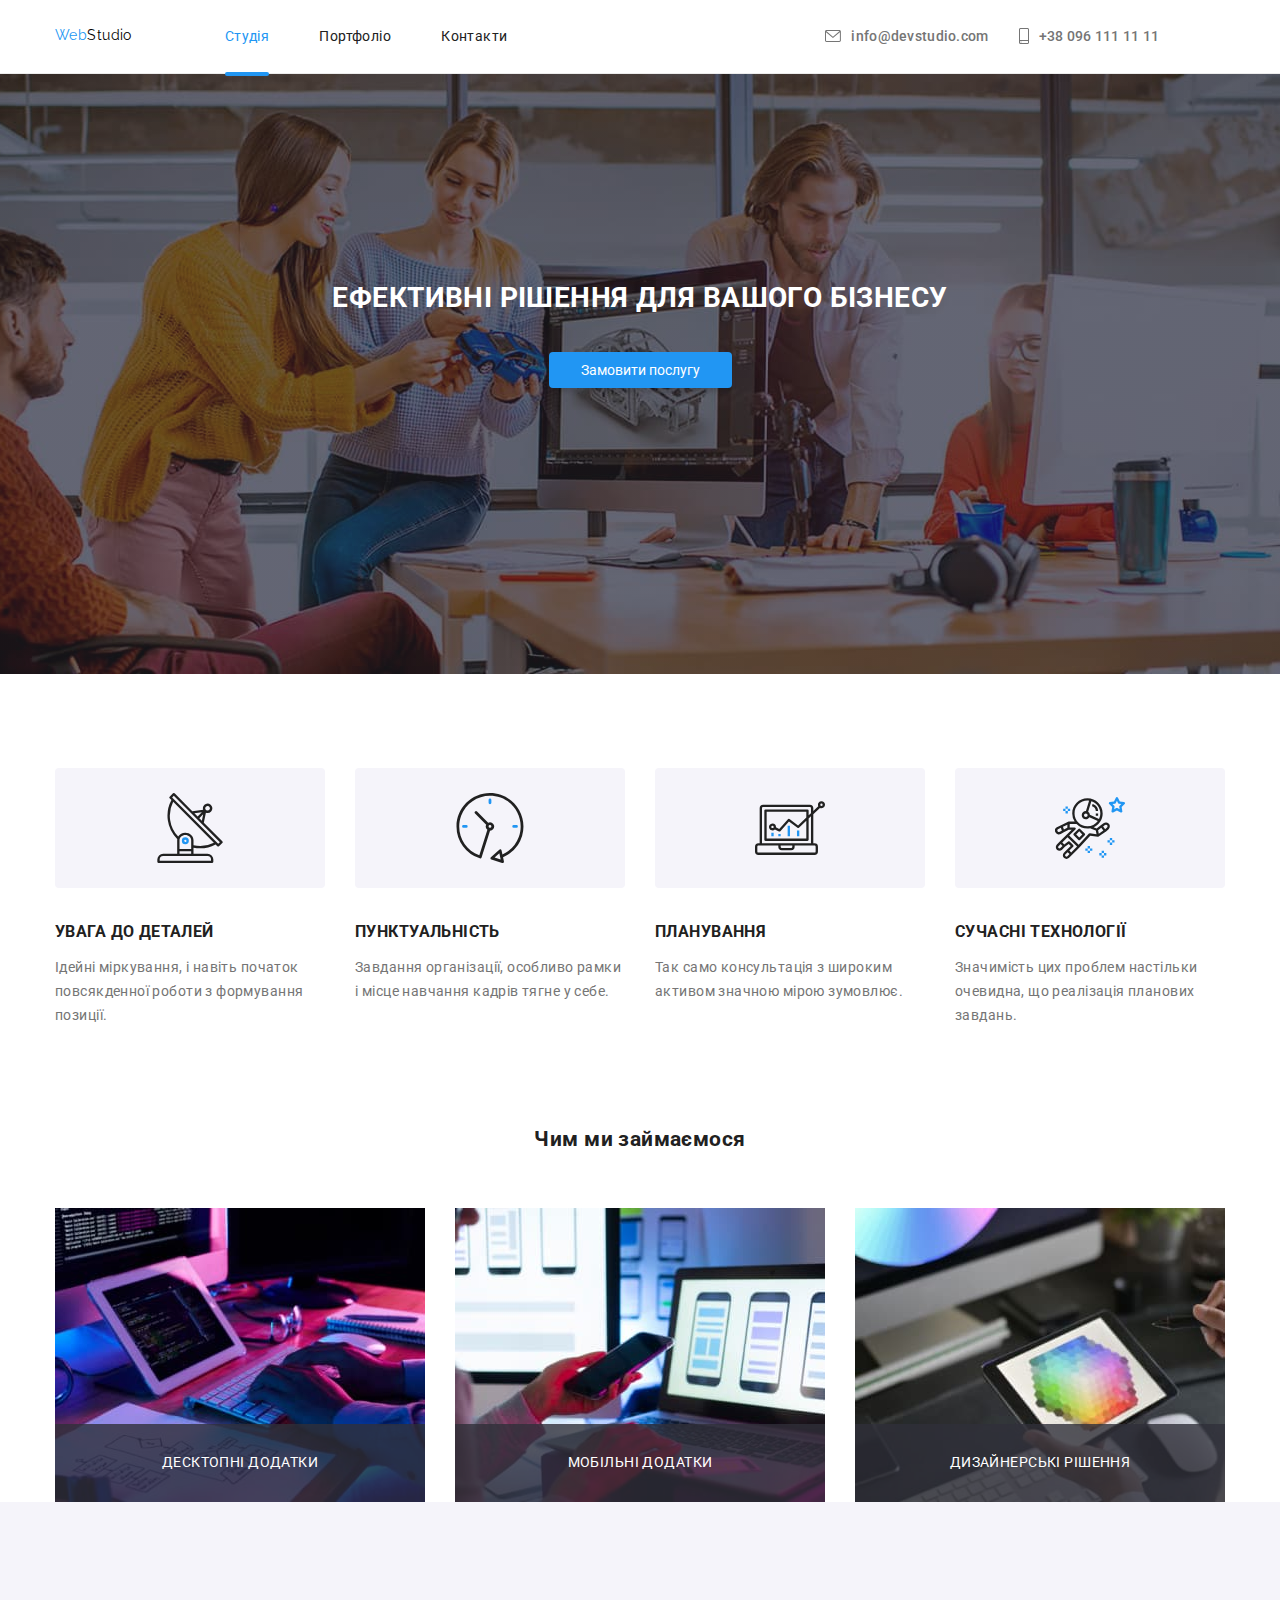
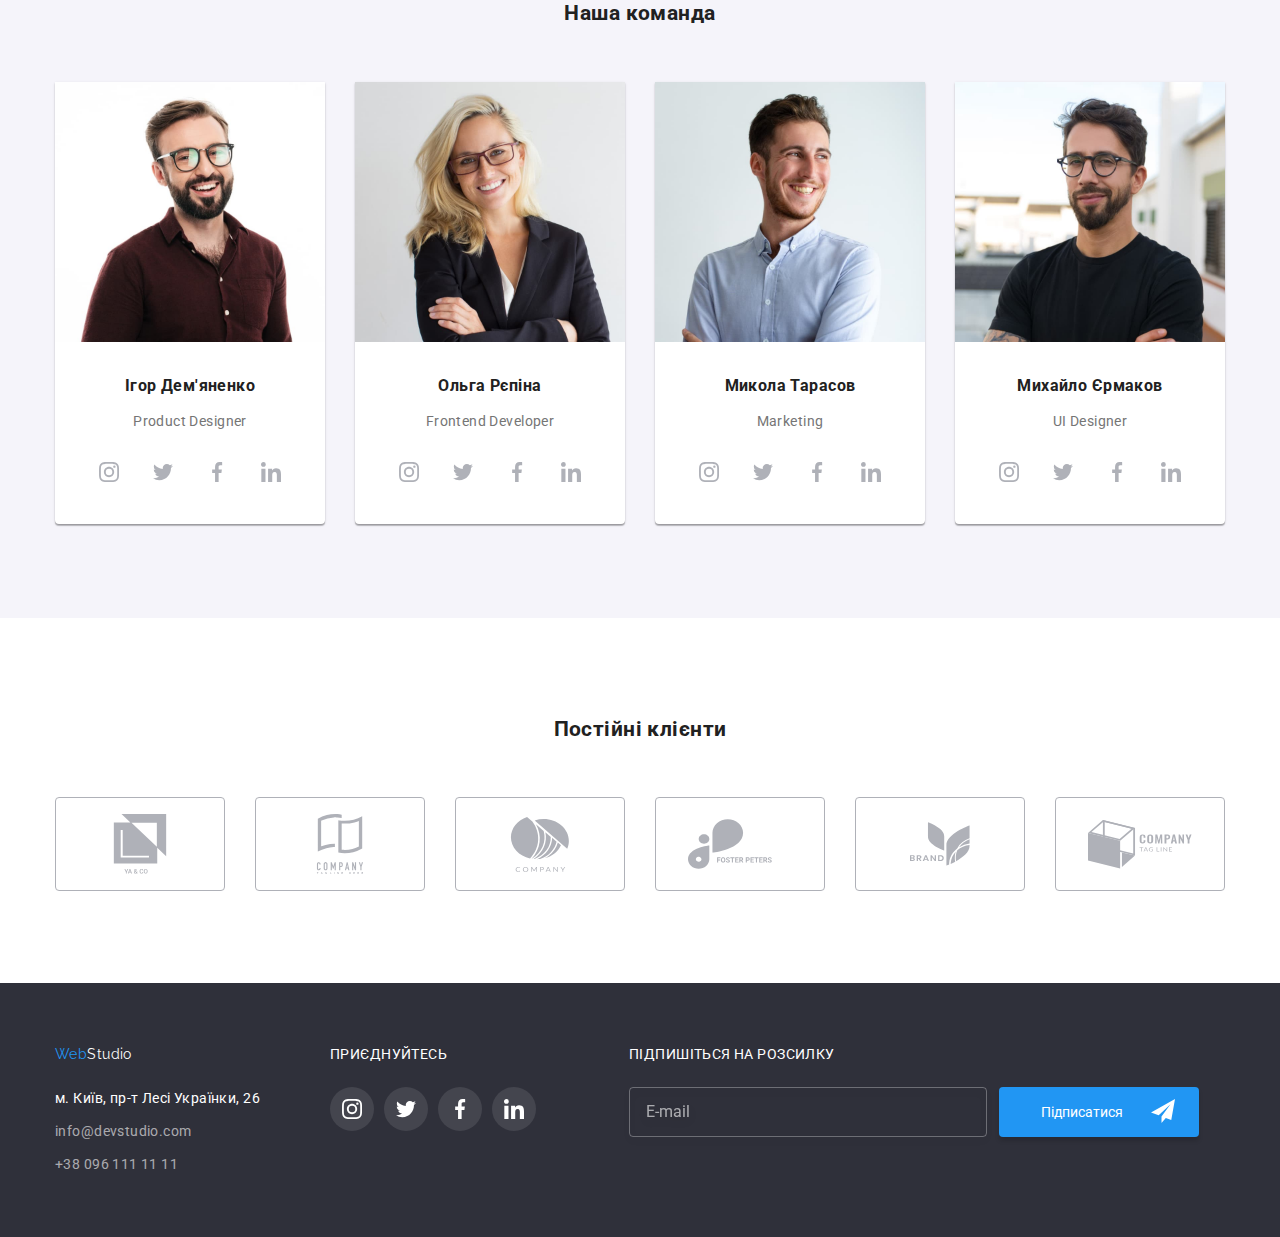
==== commit 7c4f78a1: "БЕМ" ====
--- a/index.html
+++ b/index.html
@@ -300,17 +300,17 @@
             <div class="footer__wrap">
                 <a class="logo logo--light-color" href="./index.html"><span class="logo__span">Web</span>Studio</a>
                 <address>
-                    <ul class="footer-list list">
-                        <li> <a class="address" href="https://goo.gl/maps/M5fKYAZPapUJa6bE6" target="_blank"
+                    <ul class="address-wrap list">
+                        <li> <a class="address-wrap__address" href="https://goo.gl/maps/M5fKYAZPapUJa6bE6" target="_blank"
                                 rel="noopener nofollow noreferrer">
                                 м. Київ, пр-т Лесі Українки, 26</a>
                         </li>
-                        <li> <a class="contacts link" href="mailto:info@devstudio.com">info@devstudio.com</a></li>
-                        <li> <a class="contacts link" href="tel:+380961111111">+38 096 111 11 11</a></li>
+                        <li> <a class="address-wrap__contacts link" href="mailto:info@devstudio.com">info@devstudio.com</a></li>
+                        <li> <a class="address-wrap__contacts link" href="tel:+380961111111">+38 096 111 11 11</a></li>
                     </ul>
                 </address>
             </div>
-            <div class="footer-wrap wrap-join">
+            <div class="footer__wrap">
                 <p class="join">Приєднуйтесь</p>
                 <ul class="social">
                     <li class="social__items"><a href="#" class="social__link social__link--light-color link">
@@ -335,17 +335,17 @@
                         </a></li>
                 </ul>
             </div>
-            <div class="footer-wrap form">
+            <div class="footer__wrap">
                 <p class="newsletter">Підпишіться на розсилку</p>
-                <form class="js-speaker">
-                    <div class="newsletter-wrap">
-                        <label for="footer--form-email"></label>
-                        <input class="footer-input" type="email" name="footer--form-email" id="footer--form-email" placeholder="E-mail" required>
+                <form class="newsletter-form">
+                    <div class="newsletter-form__wrap">
+                        <label for="form-email"></label>
+                        <input class="newsletter-form__input" type="email" name="form-email" id="form-email" placeholder="E-mail" required>
 
                     </div>
-                    <div class="newsletter-wrap-send">
-                        <button class="btn footer__btn" type="submit">Підписатися
-                            <svg class="newsletter-icons" widht="24" height="24">
+                    <div class="newsletter-form__send">
+                        <button class="btn newsletter-form__btn" type="submit">Підписатися
+                            <svg class="newsletter-form__icons" widht="24" height="24">
                                 <use href="./images/icons.svg#icon-send"></use>
                             </svg>
                         </button>
@@ -358,60 +358,60 @@
      <!-- Модальне вікно -->
     <div class="backdrop is-hidden" data-modal>
         <div class="modal">
-            <button data-modal-close type="button" class="modal-close-btn">
-                <svg width="11" hight="11" class="close-icons">
+            <button data-modal-close type="button" class="modal__close-btn">
+                <svg width="11" hight="11" class="modal__close-icons">
                     <use href="./images/icons.svg#icon-close"></use>
                 </svg>
             </button>
-            <p class="modal-heading">Залиште свої дані, ми вам передзвонимо</p>
+            <p class="modal__heading">Залиште свої дані, ми вам передзвонимо</p>
             <form action="">
-                <div class="modal-input-group">
+                <div class="modal__wrap">
                     <label for="name">Ім'я</label>
-                    <div class="input-group">
-                        <input type="text" class="modal-input" name="name" id="name" required>
-                        <svg class="modal-icons" width="18" height="18">
+                    <div class="modal__input-group">
+                        <input type="text" class="modal__input" name="name" id="name" required>
+                        <svg class="modal__icons" width="18" height="18">
                             <use href="./images/icons.svg#icon-mdl-name"></use>
                         </svg>
                         
                     </div>
                 </div>
-                <div class="modal-input-group">
+                <div class="modal__wrap">
                     <label for="tel">Телефон</label>
-                    <div class="input-group">
-                        <input type="tel" class="modal-input" name="tel" id="tel" required>
-                        <svg class="modal-icons" width="18" height="18">
+                    <div class="modal__input-group">
+                        <input type="tel" class="modal__input" name="tel" id="tel" required>
+                        <svg class="modal__icons" width="18" height="18">
                             <use href="./images/icons.svg#icon-mdl-phone"></use>
                         </svg>
                     </div>
                 </div>
-                <div class="modal-input-group">
+                <div class="modal__wrap">
                     <label for="email">Пошта</label>
-                    <div class="input-group">
-                        <input type="email" class="modal-input" name="email" id="email" required>
-                        <svg class="modal-icons" width="18" height="18">
+                    <div class="modal__input-group">
+                        <input type="email" class="modal__input" name="email" id="email" required>
+                        <svg class="modal__icons" width="18" height="18">
                             <use href="./images/icons.svg#icon-mdl-email"></use>
                         </svg>
                     </div>
                 </div>
-                <div class="modal-input-group coment">
+                <div class="coment__wrap">
                     <label for="coment">Коментар</label>
-                    <textarea type="text" class="modal-text" name="coment" id="coment"
+                    <textarea type="text" class="coment__text" name="coment" id="coment"
                         placeholder="Введіть коментар"></textarea>
                 </div>
-                <div class="form-field-contract">
-                    <input class="modal-politic-check visually-hidden" type="checkbox" id="politic">
-
-                    <label class="modal-politic-label" for="politic">
-                        <span class="modal-politic-check2">
+                <div class="form-politic">
+                    <input class="form-politic__check-hidden visually-hidden" type="checkbox" id="politic">
+
+                    <label class="form-politic__label" for="politic">
+                        <span class="form-politic__check-available">
                             <svg class="checkmark" width="11" height="9">
                                 <use href="./images/icons.svg#icon-checkmark"></use>
                             </svg>
                         </span>
                         Погоджуюся з розсилкою та приймаю
-                        <a class="contract" href="#">Умови договору</a>
+                        <a class="form-politic__contract" href="#">Умови договору</a>
                     </label>
                 </div>
-                <button type="submit" class="btn submit-btn">Відправити</button>
+                <button type="submit" class="btn modal__submit-btn">Відправити</button>
             </form>
         </div>
     </div>
--- a/css/main.min.css
+++ b/css/main.min.css
@@ -1 +1 @@
-*,*::before,*::after{box-sizing:border-box}p,h1,h2,h3,h4,h5,h6{margin:0}ul{margin:0;padding-left:0}.link{text-decoration:none}.list{list-style:none}button{cursor:pointer}img{display:block;max-width:100%;height:auto}body{background-color:var(--primary-white-color);color:var(--primary-text-color);font-family:Roboto,sans-serif;font-weight:400;font-size:14px;line-height:1.71;letter-spacing:.03em}*,*::before,*::after{box-sizing:border-box}p,h1,h2,h3,h4,h5,h6{margin:0}ul{margin:0;padding-left:0}.visually-hidden{position:absolute;width:1px;height:1px;margin:-1px;border:0;padding:0;overflow:hidden}:root{--primary-white-color: #FFFFFF;--primary-text-color: #212121;--primary-logo-color: #000000;--title-text-color: #757575;--accent-color: #2196F3;--primary-bg-color: #2F303A;--second-bg-color: #F5F4FA;--hero-bg-color: #C4C4C4;--accent-btn-color: #188CE8;--footer-contact-color: rgba(255, 255, 255, 0.6);--header-line-color: #ECECEC;--icons-color: #AFB1B8;--border-color: #EEEEEE;--timeng-function: cubic-bezier(0.4, 0, 0.2, 1)}.modal-politic-check2,.modal-politic-label,.clients__link,.wrapper__inner,.navigation__list,.navigation,.header .container,.social__link,.social{display:flex;align-items:center}.container{width:1200px;padding:0 15px;margin:0 auto}.btn{cursor:pointer;border:none;border-radius:4px;padding:10px 32px;font-family:inherit;background-color:var(--accent-color);color:var(--primary-white-color);font-size:fspx;font-weight:fw;line-height:lh;letter-spacing:lsem;box-shadow:0px 4px 4px rgba(0,0,0,.15);transition:background-color 250ms var(--timeng-function)}.btn:hover,.btn:focus{background-color:var(--accent-btn-color)}.logo{display:block;font-family:Raleway,sans-serif;font-size:fspx;font-weight:fw;line-height:lh;letter-spacing:lsem;text-decoration:none;margin-right:93px;padding-top:24px;padding-bottom:25px;transition:color 250ms var(--timeng-function)}.logo--dark-color{color:var(--primary-logo-color)}.logo--light-color{color:var(--primary-white-color);padding:0;margin-bottom:20px}.logo__span{color:var(--accent-color)}.title{display:block;margin-bottom:50px;text-align:center;font-size:fspx;font-weight:fw;line-height:lh;letter-spacing:lsem}.social{list-style:none;justify-content:center;gap:10px}.social__items{width:44px;height:44px;border-radius:50%;margin-bottom:30px}.social__icons{width:20px;height:20px}.social__link{justify-content:center;width:100%;height:100%;border-radius:50%;transition:background-color 250ms var(--timeng-function),fill 250ms var(--timeng-function)}.social__link:hover,.social__link:focus{background-color:var(--accent-color);fill:var(--primary-white-color)}.social__link--dark-color{fill:var(--icons-color)}.social__link--light-color{background:rgba(255,255,255,.1);fill:var(--primary-white-color)}.header{border-bottom:1px solid var(--header-line-color)}.navigation__list{margin-left:auto;gap:50px}.navigation__link{position:relative;padding:32px 0;color:var(--primary-text-color);transition:color 250ms var(--timeng-function)}.navigation__link:hover,.navigation__link:focus{color:var(--accent-color)}.current{color:var(--accent-color)}.current::after{position:absolute;bottom:0px;right:0px;content:"";width:100%;height:4px;background-color:var(--accent-color);border-radius:2px}.contacts__list{display:flex;margin-left:318px;font-weight:500;font-size:14px;line-height:1.14;letter-spacing:.02em}.contacts__list>li:not(:last-child){margin-right:30px}.contacts__link{color:var(--title-text-color);display:flex;justify-content:center;align-items:center;font-weight:500;font-size:14px;line-height:16px;letter-spacing:.02em;transition:color 250ms var(--timeng-function)}.contacts__link:hover,.contacts__link:focus{color:var(--accent-color)}.mail-icons{width:16px;height:12px;margin-right:10px;fill:currentColor}.tel-icons{width:10px;height:16px;margin-right:10px;fill:currentColor}.hero{height:600px;text-align:center;padding:200px 0;background-image:linear-gradient(rgba(47, 48, 58, 0.4), rgba(47, 48, 58, 0.4)),url("../images/hero-bg.jpg");background-repeat:no-repeat;background-position:center;background-size:cover;max-width:1600px;margin:0 auto;background-color:var(--hero-bg-color)}.hero__title{color:var(--primary-white-color);font-size:fspx;font-weight:fw;line-height:lh;letter-spacing:lsem;max-width:696px;margin:0 auto;margin-bottom:30px}.benefits{padding-top:94px}.wrapper__list{display:flex;gap:30px}.wrapper__inner{justify-content:center;width:270px;height:120px;background-color:var(--second-bg-color);border-radius:4px;margin-bottom:30px}.wrapper__icons{width:70px;height:70px}.wrapper__subtitle{font-size:fspx;font-weight:fw;line-height:lh;letter-spacing:lsem}.wrapper__text{margin-top:10px;color:var(--title-text-color);letter-spacing:.03em}.promo{padding-top:94px}.promo__list{display:flex;gap:30px;background-color:var(--primary-white-color)}.promo__list>img{min-width:370px}.promo__card{position:relative}.promo__text{position:absolute;bottom:0;left:0;width:100%;background:rgba(47,48,58,.8);padding:27px 0;font-size:fspx;font-weight:fw;line-height:lh;letter-spacing:lsem;text-align:center;text-transform:uppercase;color:var(--primary-white-color)}.team{background:var(--second-bg-color);padding:94px 0}.team .soc-list{margin-bottom:30px}.card__list{display:flex;gap:30px}.card__item{background-color:var(--primary-white-color);width:calc((100% - 90px)/4);box-shadow:0px 1px 3px rgba(0,0,0,.12),0px 1px 1px rgba(0,0,0,.14),0px 2px 1px rgba(0,0,0,.2);border-radius:0px 0px 4px 4px}.card__item>img{width:270px;margin-bottom:30px}.card__name{margin-bottom:10px;font-size:fspx;font-weight:fw;line-height:lh;letter-spacing:lsem;text-align:center}.card__text{font-size:fspx;font-weight:fw;line-height:lh;letter-spacing:lsem;text-align:center;color:var(--title-text-color);margin-bottom:16px}.clients{padding:94px 0}.clients__list{display:flex;gap:30px}.clients__link{justify-content:center;padding:16px 32px;border:1px solid var(--icons-color);border-radius:4px;fill:var(--icons-color);transition:fill 250ms var(--timeng-function),border 250ms var(--timeng-function)}.clients__link:hover,.clients__link:focus{fill:var(--accent-color);border:1px solid var(--accent-color)}.clients__items{width:170px;height:92px}.clients__icons{height:60px}.footer{background:var(--primary-bg-color);padding:60px 0}.footer .container{display:flex;align-items:baseline}.footer__wrap:first-child{margin-right:70px}.footer__wrap:nth-child(2){margin-right:93px}.address,.contacts{display:block;color:var(--primary-white-color);font-style:normal;text-decoration:none;font-size:fspx;font-weight:fw;line-height:lh;letter-spacing:lsem;transition:color 250ms var(--timeng-function)}.address .address:hover,.address .address:focus,.contacts .address:hover,.contacts .address:focus{color:var(--accent-color)}.footer-list>li:not(:last-child){margin-bottom:9px}footer .contacts{color:var(--footer-contact-color);transition:color 250ms var(--timeng-function)}footer .contacts:hover,footer .contacts:focus{color:var(--accent-color)}footer .join{display:inline-block;font-size:fspx;font-weight:fw;line-height:lh;letter-spacing:lsem;text-transform:uppercase;color:var(--primary-white-color);margin-bottom:20px}.js-speaker{display:flex;justify-content:flex-end;margin-left:auto;gap:12px}.newsletter{margin-bottom:20px;font-size:fspx;font-weight:fw;line-height:lh;letter-spacing:lsem;text-transform:uppercase;color:var(--primary-white-color)}.footer-input{padding:15px 16px;width:358px;height:50px;color:var(--primary-white-color);border:1px solid rgba(255,255,255,.3);filter:drop-shadow(0px 4px 4px rgba(0, 0, 0, 0.15));border-radius:4px;background-color:var(--primary-bg-color)}.footer-input::-moz-placeholder{font-size:16px;line-height:1.25;color:rgba(255,255,255,.6)}.footer-input:-ms-input-placeholder{font-size:16px;line-height:1.25;color:rgba(255,255,255,.6)}.footer-input::placeholder{font-size:16px;line-height:1.25;color:rgba(255,255,255,.6)}.footer-input:required{color:var(--primary-white-color);border:1px solid rgba(255,255,255,.3);filter:drop-shadow(0px 4px 4px rgba(0, 0, 0, 0.15));border-radius:4px;background-color:rgba(0,0,0,0)}.footer__btn{position:relative;width:200px;height:50px;padding:10px 62px 10px 28px;font-size:fspx;font-weight:fw;line-height:lh;letter-spacing:lsem}.newsletter-icons{position:absolute;top:0;right:0;width:24px;height:24px;fill:var(--primary-white-color);transform:translate(-100%, 50%)}.backdrop{position:fixed;z-index:1;top:0;left:0;width:100%;height:100%;background-color:rgba(0,0,0,.2)}.backdrop.is-hidden{opacity:0;pointer-events:none}.modal{position:absolute;top:50%;left:50%;transform:translate(-50%, -50%);padding:40px;min-width:528px;min-height:521px;background-color:var(--primary-white-color);box-shadow:0px 1px 3px rgba(0,0,0,.12),0px 1px 1px rgba(0,0,0,.14),0px 2px 1px rgba(0,0,0,.2);border-radius:4px}.modal-close-btn{position:absolute;top:8px;right:8px;width:30px;height:30px;background-color:var(--primary-white-color);border-radius:50%;border:1px solid rgba(0,0,0,.1);transition:border 250ms var(--timeng-function),fill 250ms var(--timeng-function)}.modal-close-btn:hover,.modal-close-btn:focus{border:1px solid var(--accent-color);fill:var(--accent-color)}.close-icons{width:11px;height:11px}.modal-heading{margin-bottom:12px;font-size:fspx;font-weight:fw;line-height:lh;letter-spacing:lsem;text-align:center}.modal-input{padding-left:42px;width:100%;height:40px;border:1px solid rgba(33,33,33,.2);border-radius:4px;font-size:fspx;font-weight:fw;line-height:lh;letter-spacing:lsem;transition:border 250ms var(--timeng-function)}.modal-input:required{outline:rgba(0,0,0,0)}.modal-input:valid,.modal-input:hover,.modal-input:focus{border:1px solid var(--accent-color);border-radius:4px}.modal-input:valid+svg,.modal-input:hover+svg,.modal-input:focus+svg{fill:var(--accent-color)}.input-group{position:relative;background-color:var(--primary-white-color)}.modal-icons{position:absolute;top:0;left:0;width:18px;height:18px;transform:translate(50%, 60%);transition:fill 250ms var(--timeng-function)}.modal-input-group:not(:last-child){margin-bottom:10px}.modal-input-group>.coment{margin-bottom:20px;padding:12px 16px;width:100%;height:120px}.modal-input-group>label{margin-bottom:4px;font-size:fspx;font-weight:fw;line-height:lh;letter-spacing:lsem;color:var(--title-text-color);cursor:pointer}.modal-text{resize:none;width:100%;height:120px;padding:12px 16px;border:1px solid rgba(33,33,33,.2);border-radius:4px;font-size:fspx;font-weight:fw;line-height:lh;letter-spacing:lsem;outline:none;transition:border 250ms var(--timeng-function);cursor:pointer}.modal-text:hover,.modal-text:focus{border:1px solid var(--accent-color);border-radius:4px;outline:rgba(0,0,0,0)}.modal-text::-moz-placeholder{color:rgba(117,117,117,.5)}.modal-text:-ms-input-placeholder{color:rgba(117,117,117,.5)}.modal-text::placeholder{color:rgba(117,117,117,.5)}.modal-text:not(::-moz-placeholder-shown){border:1px solid var(--accent-color);border-radius:4px;outline:rgba(0,0,0,0)}.modal-text:not(:-ms-input-placeholder-shown){border:1px solid var(--accent-color);border-radius:4px;outline:rgba(0,0,0,0)}.modal-text:not(::placeholder-shown){border:1px solid var(--accent-color);border-radius:4px;outline:rgba(0,0,0,0)}.modal-politic-label{justify-content:center;color:var(--title-text-color);font-size:fspx;font-weight:fw;line-height:lh;letter-spacing:lsem}.form-field-contract{margin-bottom:30px}.contract{margin-left:5px;color:var(--accent-color)}.modal-politic-check2{justify-content:center;width:16px;height:15px;margin-right:7px;border:2px solid var(--primary-text-color);cursor:pointer}.checkmark{width:11px;height:11px;fill:rgba(0,0,0,0)}.modal-politic-check{opacity:0}.modal-politic-check:checked+label>span{background-color:var(--accent-color);border:.2px solid var(--primary-white-color);border-radius:2px}.modal-politic-check:checked+label>span>.checkmark{fill:var(--primary-white-color)}.submit-btn{display:block;margin:0 auto}.preview{padding:94px 0}.preview-button{display:flex;align-content:center;justify-content:center;gap:8px;margin-bottom:50px;font-size:18px;line-height:36px;letter-spacing:.06em}.button-item{padding:6px 22px;font-size:fspx;font-weight:fw;line-height:lh;letter-spacing:lsem;text-align:center;color:var(--primary-text-color);border-radius:4px;background-color:var(--second-bg-color);border:rgba(0,0,0,0);transition:background-color 250ms var(--timeng-function),box-shadow 250ms var(--timeng-function),color 250ms var(--timeng-function)}.button-item:hover,.button-item:focus{background-color:var(--accent-color);box-shadow:0px 3px 1px rgba(0,0,0,.1),0px 1px 2px rgba(0,0,0,.08),0px 2px 2px rgba(0,0,0,.12);color:var(--primary-white-color)}.preview-list{display:flex;flex-grow:1;gap:30px;flex-wrap:wrap;margin:0 auto}.preview-link{display:block}.preview-link:hover,.preview-link:focus{box-shadow:0px 1px 1px rgba(0,0,0,.12),0px 4px 4px rgba(0,0,0,.06),1px 4px 6px rgba(0,0,0,.16)}.preview-item{position:relative;overflow:hidden;width:370px}.preview-item:hover .preview-subtext,.preview-item:focus .preview-subtext{opacity:1;transform:translateY(-100%);background-color:rgba(33,150,243,.9)}.preview-subtext{position:absolute;right:0;bottom:-45%;padding:63px 24px;margin:0 auto;width:100%;font-size:fspx;font-weight:fw;line-height:lh;letter-spacing:lsem;color:var(--primary-white-color);transition:transform 250ms var(--timeng-function),background-color 250ms var(--timeng-function),opacity 250ms var(--timeng-function);opacity:0}.title-text-wrap{padding:20px 24px;border-right:1px solid var(--border-color);border-bottom:1px solid var(--border-color);border-left:1px solid var(--border-color)}.preview-title{margin-bottom:4px;color:var(--primary-text-color);font-size:fspx;font-weight:fw;line-height:lh;letter-spacing:lsem;text-align:start}.preview-text{color:var(--title-text-color);font-size:fspx;font-weight:fw;line-height:lh;letter-spacing:lsem}/*# sourceMappingURL=main.min.css.map */+*,*::before,*::after{box-sizing:border-box}p,h1,h2,h3,h4,h5,h6{margin:0}ul{margin:0;padding-left:0}.link{text-decoration:none}.list{list-style:none}button{cursor:pointer}img{display:block;max-width:100%;height:auto}body{background-color:var(--primary-white-color);color:var(--primary-text-color);font-family:Roboto,sans-serif;font-weight:400;font-size:14px;line-height:1.71;letter-spacing:.03em}*,*::before,*::after{box-sizing:border-box}p,h1,h2,h3,h4,h5,h6{margin:0}ul{margin:0;padding-left:0}.visually-hidden{position:absolute;width:1px;height:1px;margin:-1px;border:0;padding:0;overflow:hidden}:root{--primary-white-color: #FFFFFF;--primary-text-color: #212121;--primary-logo-color: #000000;--title-text-color: #757575;--accent-color: #2196F3;--primary-bg-color: #2F303A;--second-bg-color: #F5F4FA;--hero-bg-color: #C4C4C4;--accent-btn-color: #188CE8;--footer-contact-color: rgba(255, 255, 255, 0.6);--header-line-color: #ECECEC;--icons-color: #AFB1B8;--border-color: #EEEEEE;--timeng-function: cubic-bezier(0.4, 0, 0.2, 1)}.form-politic__check-available,.form-politic__label,.clients__link,.wrapper__inner,.navigation__list,.navigation,.header .container,.social__link,.social{display:flex;align-items:center}.container{width:1200px;padding:0 15px;margin:0 auto}.btn{cursor:pointer;border:none;border-radius:4px;padding:10px 32px;font-family:inherit;background-color:var(--accent-color);color:var(--primary-white-color);font-size:fspx;font-weight:fw;line-height:lh;letter-spacing:lsem;box-shadow:0px 4px 4px rgba(0,0,0,.15);transition:background-color 250ms var(--timeng-function)}.btn:hover,.btn:focus{background-color:var(--accent-btn-color)}.logo{display:block;font-family:Raleway,sans-serif;font-size:fspx;font-weight:fw;line-height:lh;letter-spacing:lsem;text-decoration:none;margin-right:93px;padding-top:24px;padding-bottom:25px;transition:color 250ms var(--timeng-function)}.logo--dark-color{color:var(--primary-logo-color)}.logo--light-color{color:var(--primary-white-color);padding:0;margin-bottom:20px}.logo__span{color:var(--accent-color)}.title{display:block;margin-bottom:50px;text-align:center;font-size:fspx;font-weight:fw;line-height:lh;letter-spacing:lsem}.social{list-style:none;justify-content:center;gap:10px}.social__items{width:44px;height:44px;border-radius:50%;margin-bottom:30px}.social__icons{width:20px;height:20px}.social__link{justify-content:center;width:100%;height:100%;border-radius:50%;transition:background-color 250ms var(--timeng-function),fill 250ms var(--timeng-function)}.social__link:hover,.social__link:focus{background-color:var(--accent-color);fill:var(--primary-white-color)}.social__link--dark-color{fill:var(--icons-color)}.social__link--light-color{background:rgba(255,255,255,.1);fill:var(--primary-white-color)}.header{border-bottom:1px solid var(--header-line-color)}.navigation__list{margin-left:auto;gap:50px}.navigation__link{position:relative;padding:32px 0;color:var(--primary-text-color);transition:color 250ms var(--timeng-function)}.navigation__link:hover,.navigation__link:focus{color:var(--accent-color)}.current{color:var(--accent-color)}.current::after{position:absolute;bottom:0px;right:0px;content:"";width:100%;height:4px;background-color:var(--accent-color);border-radius:2px}.contacts__list{display:flex;margin-left:318px;font-weight:500;font-size:14px;line-height:1.14;letter-spacing:.02em}.contacts__list>li:not(:last-child){margin-right:30px}.contacts__link{color:var(--title-text-color);display:flex;justify-content:center;align-items:center;font-weight:500;font-size:14px;line-height:16px;letter-spacing:.02em;transition:color 250ms var(--timeng-function)}.contacts__link:hover,.contacts__link:focus{color:var(--accent-color)}.mail-icons{width:16px;height:12px;margin-right:10px;fill:currentColor}.tel-icons{width:10px;height:16px;margin-right:10px;fill:currentColor}.hero{height:600px;text-align:center;padding:200px 0;background-image:linear-gradient(rgba(47, 48, 58, 0.4), rgba(47, 48, 58, 0.4)),url("../images/hero-bg.jpg");background-repeat:no-repeat;background-position:center;background-size:cover;max-width:1600px;margin:0 auto;background-color:var(--hero-bg-color)}.hero__title{color:var(--primary-white-color);font-size:fspx;font-weight:fw;line-height:lh;letter-spacing:lsem;max-width:696px;margin:0 auto;margin-bottom:30px}.benefits{padding-top:94px}.wrapper__list{display:flex;gap:30px}.wrapper__inner{justify-content:center;width:270px;height:120px;background-color:var(--second-bg-color);border-radius:4px;margin-bottom:30px}.wrapper__icons{width:70px;height:70px}.wrapper__subtitle{font-size:fspx;font-weight:fw;line-height:lh;letter-spacing:lsem}.wrapper__text{margin-top:10px;color:var(--title-text-color);letter-spacing:.03em}.promo{padding-top:94px}.promo__list{display:flex;gap:30px;background-color:var(--primary-white-color)}.promo__list>img{min-width:370px}.promo__card{position:relative}.promo__text{position:absolute;bottom:0;left:0;width:100%;background:rgba(47,48,58,.8);padding:27px 0;font-size:fspx;font-weight:fw;line-height:lh;letter-spacing:lsem;text-align:center;text-transform:uppercase;color:var(--primary-white-color)}.team{background:var(--second-bg-color);padding:94px 0}.team .soc-list{margin-bottom:30px}.card__list{display:flex;gap:30px}.card__item{background-color:var(--primary-white-color);width:calc((100% - 90px)/4);box-shadow:0px 1px 3px rgba(0,0,0,.12),0px 1px 1px rgba(0,0,0,.14),0px 2px 1px rgba(0,0,0,.2);border-radius:0px 0px 4px 4px}.card__item>img{width:270px;margin-bottom:30px}.card__name{margin-bottom:10px;font-size:fspx;font-weight:fw;line-height:lh;letter-spacing:lsem;text-align:center}.card__text{font-size:fspx;font-weight:fw;line-height:lh;letter-spacing:lsem;text-align:center;color:var(--title-text-color);margin-bottom:16px}.clients{padding:94px 0}.clients__list{display:flex;gap:30px}.clients__link{justify-content:center;padding:16px 32px;border:1px solid var(--icons-color);border-radius:4px;fill:var(--icons-color);transition:fill 250ms var(--timeng-function),border 250ms var(--timeng-function)}.clients__link:hover,.clients__link:focus{fill:var(--accent-color);border:1px solid var(--accent-color)}.clients__items{width:170px;height:92px}.clients__icons{height:60px}.footer{background:var(--primary-bg-color);padding:60px 0}.footer .container{display:flex;align-items:baseline}.footer__wrap:first-child{margin-right:70px}.footer__wrap:nth-child(2){margin-right:93px}.address-wrap>li:not(:last-child){margin-bottom:9px}.address-wrap__address,.address-wrap__contacts{display:block;color:var(--primary-white-color);font-style:normal;text-decoration:none;font-size:fspx;font-weight:fw;line-height:lh;letter-spacing:lsem;transition:color 250ms var(--timeng-function)}.address-wrap__address:hover,.address-wrap__address:focus,.address-wrap__contacts:hover,.address-wrap__contacts:focus{color:var(--accent-color)}.address-wrap__contacts{color:var(--footer-contact-color)}.join{display:inline-block;font-size:fspx;font-weight:fw;line-height:lh;letter-spacing:lsem;text-transform:uppercase;color:var(--primary-white-color);margin-bottom:20px}.newsletter{margin-bottom:20px;font-size:fspx;font-weight:fw;line-height:lh;letter-spacing:lsem;text-transform:uppercase;color:var(--primary-white-color)}.newsletter-form{display:flex;justify-content:flex-end;margin-left:auto;gap:12px}.newsletter-form__input{padding:15px 16px;width:358px;height:50px;color:var(--primary-white-color);border:1px solid rgba(255,255,255,.3);filter:drop-shadow(0px 4px 4px rgba(0, 0, 0, 0.15));border-radius:4px;background-color:var(--primary-bg-color)}.newsletter-form__input::-moz-placeholder{font-size:16px;line-height:1.25;color:rgba(255,255,255,.6)}.newsletter-form__input:-ms-input-placeholder{font-size:16px;line-height:1.25;color:rgba(255,255,255,.6)}.newsletter-form__input::placeholder{font-size:16px;line-height:1.25;color:rgba(255,255,255,.6)}.newsletter-form__input:required{color:var(--primary-white-color);border:1px solid rgba(255,255,255,.3);filter:drop-shadow(0px 4px 4px rgba(0, 0, 0, 0.15));border-radius:4px;background-color:rgba(0,0,0,0)}.newsletter-form__btn{position:relative;width:200px;height:50px;padding:10px 62px 10px 28px;font-size:fspx;font-weight:fw;line-height:lh;letter-spacing:lsem}.newsletter-form__icons{position:absolute;top:0;right:0;width:24px;height:24px;fill:var(--primary-white-color);transform:translate(-100%, 50%)}.backdrop{position:fixed;z-index:1;top:0;left:0;width:100%;height:100%;background-color:rgba(0,0,0,.2)}.backdrop.is-hidden{opacity:0;pointer-events:none}.modal{position:absolute;top:50%;left:50%;transform:translate(-50%, -50%);padding:40px;min-width:528px;min-height:521px;background-color:var(--primary-white-color);box-shadow:0px 1px 3px rgba(0,0,0,.12),0px 1px 1px rgba(0,0,0,.14),0px 2px 1px rgba(0,0,0,.2);border-radius:4px}.modal__close-btn{position:absolute;top:8px;right:8px;width:30px;height:30px;background-color:var(--primary-white-color);border-radius:50%;border:1px solid rgba(0,0,0,.1);transition:border 250ms var(--timeng-function),fill 250ms var(--timeng-function)}.modal__close-btn:hover,.modal__close-btn:focus{border:1px solid var(--accent-color);fill:var(--accent-color)}.modal__close-icons{width:11px;height:11px}.modal__heading{margin-bottom:12px;font-size:fspx;font-weight:fw;line-height:lh;letter-spacing:lsem;text-align:center}.modal__wrap{margin-bottom:10px}.modal__wrap>label{margin-bottom:4px;font-size:fspx;font-weight:fw;line-height:lh;letter-spacing:lsem;color:var(--title-text-color);cursor:pointer}.modal__input-group{position:relative;background-color:var(--primary-white-color)}.modal__input{padding-left:42px;width:100%;height:40px;border:1px solid rgba(33,33,33,.2);border-radius:4px;font-size:fspx;font-weight:fw;line-height:lh;letter-spacing:lsem;transition:border 250ms var(--timeng-function)}.modal__input:required{outline:rgba(0,0,0,0)}.modal__input:valid,.modal__input:hover,.modal__input:focus{border:1px solid var(--accent-color);border-radius:4px}.modal__input:valid+svg,.modal__input:hover+svg,.modal__input:focus+svg{fill:var(--accent-color)}.modal__icons{position:absolute;top:0;left:0;width:18px;height:18px;transform:translate(50%, 60%);transition:fill 250ms var(--timeng-function)}.coment__wrap{margin-bottom:20px}.coment__wrap>label{margin-bottom:4px;font-size:fspx;font-weight:fw;line-height:lh;letter-spacing:lsem;color:var(--title-text-color);cursor:pointer}.coment__text{resize:none;width:100%;height:120px;padding:12px 16px;border:1px solid rgba(33,33,33,.2);border-radius:4px;font-size:fspx;font-weight:fw;line-height:lh;letter-spacing:lsem;outline:none;transition:border 250ms var(--timeng-function)}.coment__text:hover,.coment__text:focus{border:1px solid var(--accent-color);border-radius:4px;outline:rgba(0,0,0,0)}.coment__text::-moz-placeholder{color:rgba(117,117,117,.5)}.coment__text:-ms-input-placeholder{color:rgba(117,117,117,.5)}.coment__text::placeholder{color:rgba(117,117,117,.5)}.coment__text:not(::-moz-placeholder-shown){border:1px solid var(--accent-color);border-radius:4px;outline:rgba(0,0,0,0)}.coment__text:not(:-ms-input-placeholder-shown){border:1px solid var(--accent-color);border-radius:4px;outline:rgba(0,0,0,0)}.coment__text:not(::placeholder-shown){border:1px solid var(--accent-color);border-radius:4px;outline:rgba(0,0,0,0)}.form-politic{margin-bottom:30px}.form-politic__check-hidden{opacity:0}.form-politic__label{justify-content:center;color:var(--title-text-color);font-size:fspx;font-weight:fw;line-height:lh;letter-spacing:lsem}.form-politic__check-hidden:checked+label>span{background-color:var(--accent-color);border:.2px solid var(--primary-white-color);border-radius:2px}.form-politic__check-hidden:checked+label>span>.checkmark{fill:var(--primary-white-color)}.form-politic__contract{margin-left:5px;color:var(--accent-color)}.form-politic__check-available{justify-content:center;width:16px;height:15px;margin-right:7px;border:2px solid var(--primary-text-color);cursor:pointer}.form-politic__checkmark{width:11px;height:11px;fill:rgba(0,0,0,0)}.modal__submit-btn{display:block;margin:0 auto}.preview{padding:94px 0}.preview-button{display:flex;align-content:center;justify-content:center;gap:8px;margin-bottom:50px;font-size:18px;line-height:36px;letter-spacing:.06em}.button-item{padding:6px 22px;font-size:fspx;font-weight:fw;line-height:lh;letter-spacing:lsem;text-align:center;color:var(--primary-text-color);border-radius:4px;background-color:var(--second-bg-color);border:rgba(0,0,0,0);transition:background-color 250ms var(--timeng-function),box-shadow 250ms var(--timeng-function),color 250ms var(--timeng-function)}.button-item:hover,.button-item:focus{background-color:var(--accent-color);box-shadow:0px 3px 1px rgba(0,0,0,.1),0px 1px 2px rgba(0,0,0,.08),0px 2px 2px rgba(0,0,0,.12);color:var(--primary-white-color)}.preview-list{display:flex;flex-grow:1;gap:30px;flex-wrap:wrap;margin:0 auto}.preview-link{display:block}.preview-link:hover,.preview-link:focus{box-shadow:0px 1px 1px rgba(0,0,0,.12),0px 4px 4px rgba(0,0,0,.06),1px 4px 6px rgba(0,0,0,.16)}.preview-item{position:relative;overflow:hidden;width:370px}.preview-item:hover .preview-subtext,.preview-item:focus .preview-subtext{opacity:1;transform:translateY(-100%);background-color:rgba(33,150,243,.9)}.preview-subtext{position:absolute;right:0;bottom:-45%;padding:63px 24px;margin:0 auto;width:100%;font-size:fspx;font-weight:fw;line-height:lh;letter-spacing:lsem;color:var(--primary-white-color);transition:transform 250ms var(--timeng-function),background-color 250ms var(--timeng-function),opacity 250ms var(--timeng-function);opacity:0}.title-text-wrap{padding:20px 24px;border-right:1px solid var(--border-color);border-bottom:1px solid var(--border-color);border-left:1px solid var(--border-color)}.preview-title{margin-bottom:4px;color:var(--primary-text-color);font-size:fspx;font-weight:fw;line-height:lh;letter-spacing:lsem;text-align:start}.preview-text{color:var(--title-text-color);font-size:fspx;font-weight:fw;line-height:lh;letter-spacing:lsem}/*# sourceMappingURL=main.min.css.map */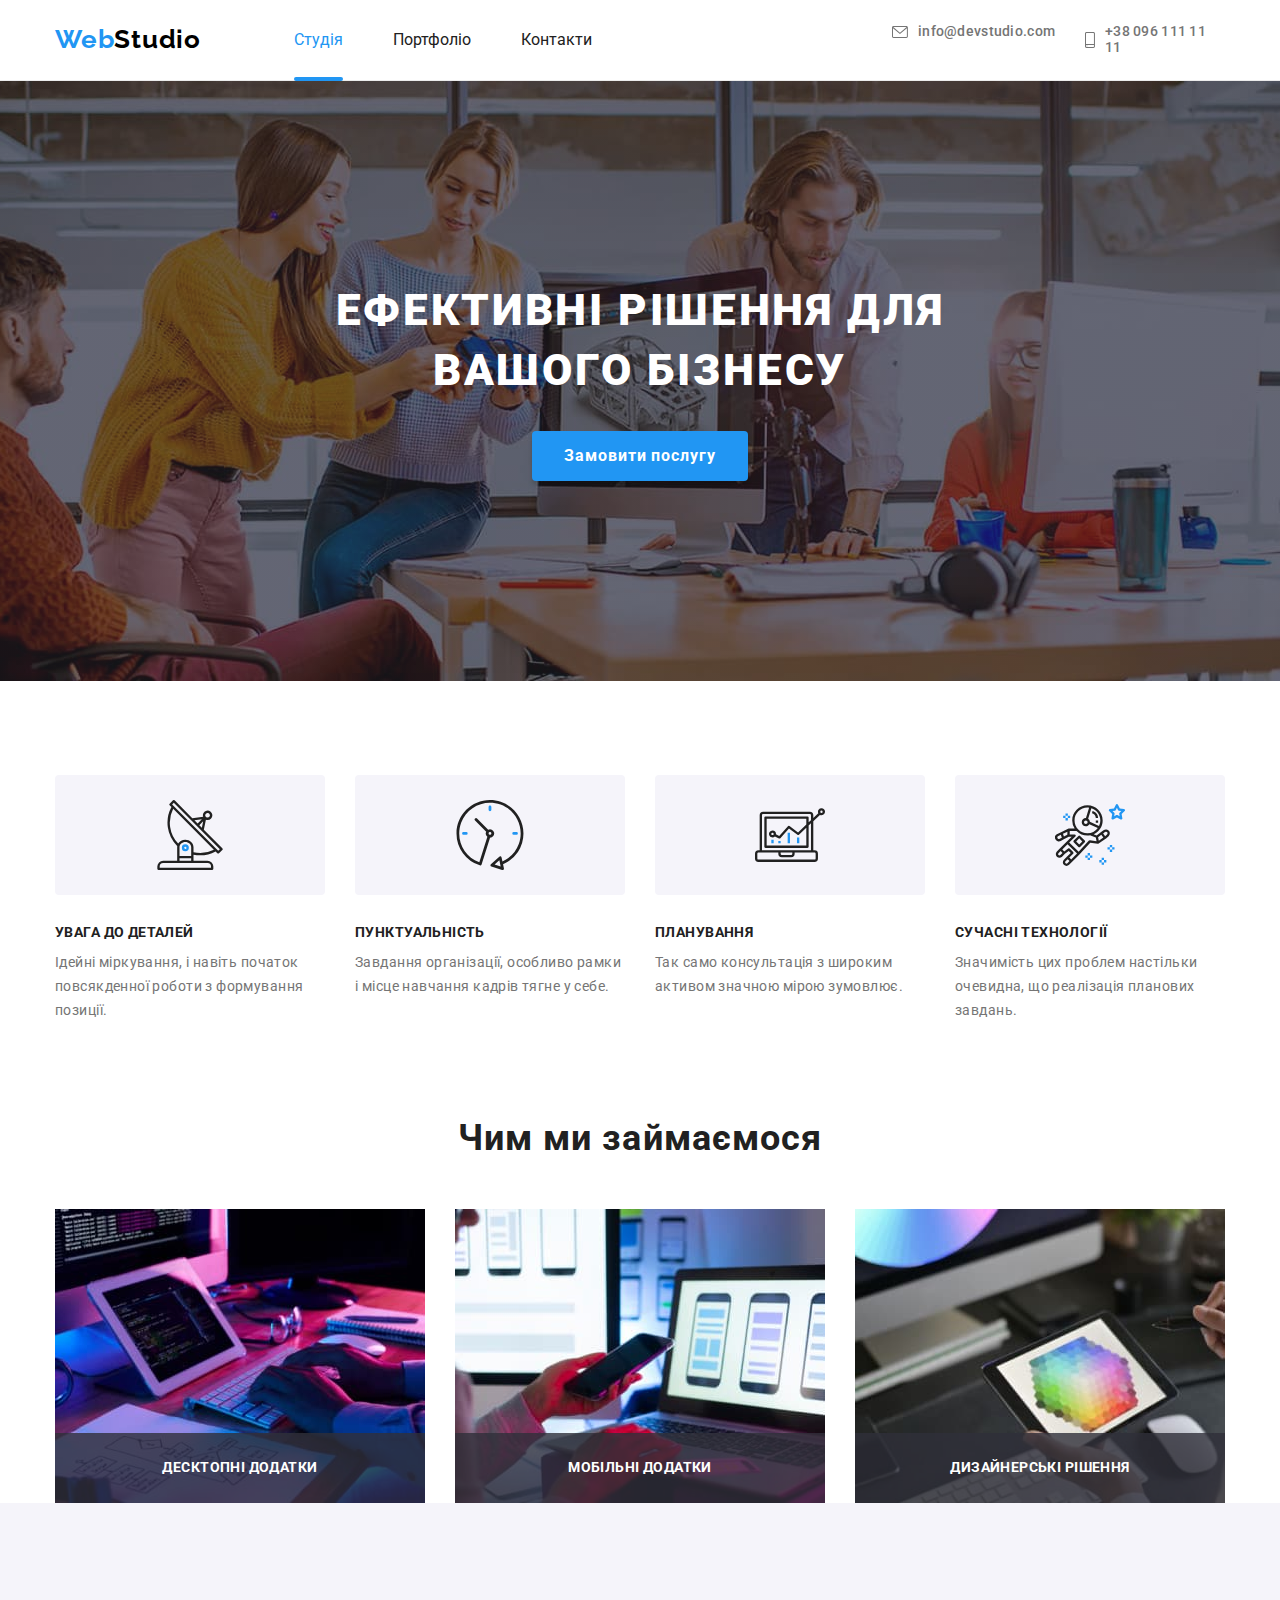
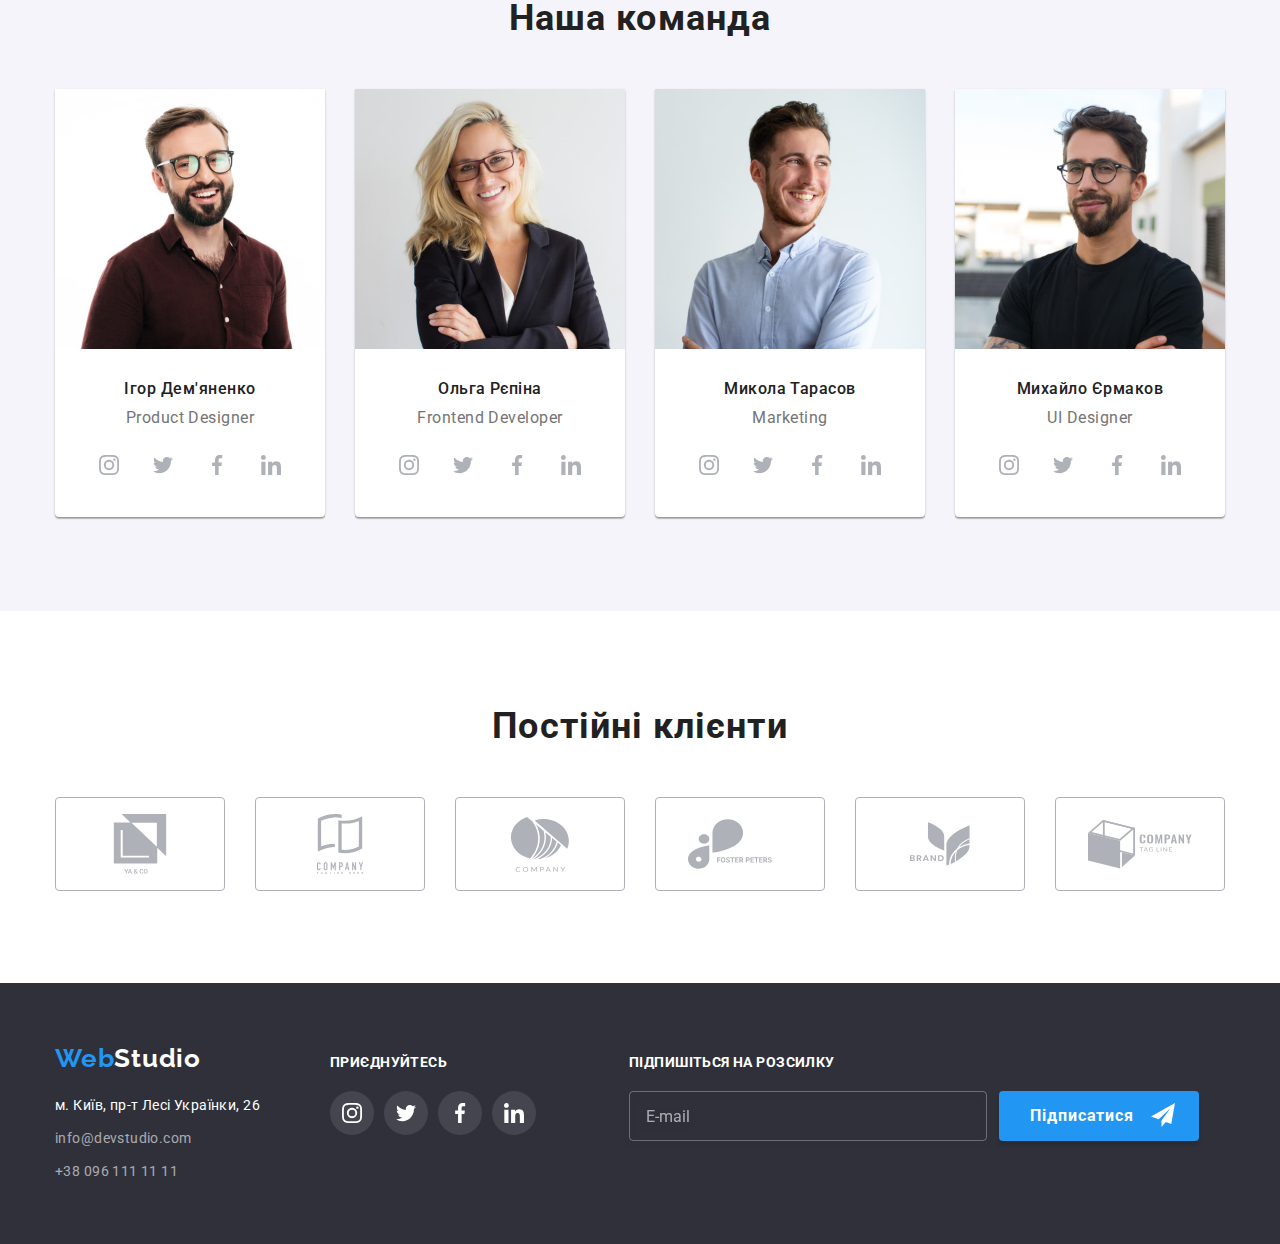
==== commit 339c91b4: "геометрія index" ====
--- a/index.html
+++ b/index.html
@@ -137,22 +137,22 @@
                         <h3 class="card__name">Ігор Дем'яненко</h3>
                         <p class="card__text">Product Designer</p>
                         <ul class="social">
-                            <li class="social__items"><a href="#" class="social__link social__link--dark-color link">
+                            <li class="social__items team__social-items"><a href="#" class="social__link social__link--dark-color link">
                                     <svg width="20" hight="20" class="social__icons">
                                         <use href="./images/icons.svg#icon-instagram"></use>
                                     </svg>
                                 </a></li>
-                            <li class="social__items"><a href="#" class="social__link social__link--dark-color link">
+                            <li class="social__items team__social-items"><a href="#" class="social__link social__link--dark-color link">
                                     <svg width="20" hight="20" class="social__icons">
                                         <use href="./images/icons.svg#icon-twitter"></use>
                                     </svg>
                                 </a></li>
-                            <li class="social__items"><a href="#" class="social__link social__link--dark-color link">
+                            <li class="social__items team__social-items"><a href="#" class="social__link social__link--dark-color link">
                                     <svg width="20" hight="20" class="social__icons">
                                         <use href="./images/icons.svg#icon-facebook"></use>
                                     </svg>
                                 </a></li>
-                            <li class="social__items"><a href="#" class="social__link social__link--dark-color link">
+                            <li class="social__items team__social-items"><a href="#" class="social__link social__link--dark-color link">
                                     <svg width="20" hight="20" class="social__icons">
                                         <use href="./images/icons.svg#icon-linkedin"></use>
                                     </svg>
@@ -164,22 +164,22 @@
                         <h3 class="card__name">Ольга Рєпіна</h3>
                         <p class="card__text">Frontend Developer</p>
                         <ul class="social">
-                            <li class="social__items"><a href="#" class="social__link social__link--dark-color link">
+                            <li class="social__items team__social-items"><a href="#" class="social__link social__link--dark-color link">
                                     <svg width="20" hight="20" class="social__icons">
                                         <use href="./images/icons.svg#icon-instagram"></use>
                                     </svg>
                                 </a></li>
-                            <li class="social__items"><a href="#" class="social__link social__link--dark-color link">
+                            <li class="social__items team__social-items"><a href="#" class="social__link social__link--dark-color link">
                                     <svg width="20" hight="20" class="social__icons">
                                         <use href="./images/icons.svg#icon-twitter"></use>
                                     </svg>
                                 </a></li>
-                            <li class="social__items"><a href="#" class="social__link social__link--dark-color link">
+                            <li class="social__items team__social-items"><a href="#" class="social__link social__link--dark-color link">
                                     <svg width="20" hight="20" class="social__icons">
                                         <use href="./images/icons.svg#icon-facebook"></use>
                                     </svg>
                                 </a></li>
-                            <li class="social__items"><a href="#" class="social__link social__link--dark-color link">
+                            <li class="social__items team__social-items"><a href="#" class="social__link social__link--dark-color link">
                                     <svg width="20" hight="20" class="social__icons">
                                         <use href="./images/icons.svg#icon-linkedin"></use>
                                     </svg>
@@ -191,22 +191,22 @@
                         <h3 class="card__name">Микола Тарасов</h3>
                         <p class="card__text">Marketing</p>
                         <ul class="social">
-                            <li class="social__items"><a href="#" class="social__link social__link--dark-color link">
+                            <li class="social__items team__social-items"><a href="#" class="social__link social__link--dark-color link">
                                     <svg width="20" hight="20" class="social__icons">
                                         <use href="./images/icons.svg#icon-instagram"></use>
                                     </svg>
                                 </a></li>
-                            <li class="social__items"><a href="#" class="social__link social__link--dark-color link">
+                            <li class="social__items team__social-items"><a href="#" class="social__link social__link--dark-color link">
                                     <svg width="20" hight="20" class="social__icons">
                                         <use href="./images/icons.svg#icon-twitter"></use>
                                     </svg>
                                 </a></li>
-                            <li class="social__items"><a href="#" class="social__link social__link--dark-color link">
+                            <li class="social__items team__social-items"><a href="#" class="social__link social__link--dark-color link">
                                     <svg width="20" hight="20" class="social__icons">
                                         <use href="./images/icons.svg#icon-facebook"></use>
                                     </svg>
                                 </a></li>
-                            <li class="social__items"><a href="#" class="social__link social__link--dark-color link">
+                            <li class="social__items team__social-items"><a href="#" class="social__link social__link--dark-color link">
                                     <svg width="20" hight="20" class="social__icons">
                                         <use href="./images/icons.svg#icon-linkedin"></use>
                                     </svg>
@@ -218,22 +218,22 @@
                         <h3 class="card__name">Михайло Єрмаков</h3>
                         <p class="card__text">UI Designer</p>
                         <ul class="social">
-                            <li class="social__items"><a href="#" class="social__link social__link--dark-color link">
+                            <li class="social__items team__social-items"><a href="#" class="social__link social__link--dark-color link">
                                     <svg width="20" hight="20" class="social__icons">
                                         <use href="./images/icons.svg#icon-instagram"></use>
                                     </svg>
                                 </a></li>
-                            <li class="social__items"><a href="#" class="social__link social__link--dark-color link">
+                            <li class="social__items team__social-items"><a href="#" class="social__link social__link--dark-color link">
                                     <svg width="20" hight="20" class="social__icons">
                                         <use href="./images/icons.svg#icon-twitter"></use>
                                     </svg>
                                 </a></li>
-                            <li class="social__items"><a href="#" class="social__link social__link--dark-color link">
+                            <li class="social__items team__social-items"><a href="#" class="social__link social__link--dark-color link">
                                     <svg width="20" hight="20" class="social__icons">
                                         <use href="./images/icons.svg#icon-facebook"></use>
                                     </svg>
                                 </a></li>
-                            <li class="social__items"><a href="#" class="social__link social__link--dark-color link">
+                            <li class="social__items team__social-items"><a href="#" class="social__link social__link--dark-color link">
                                     <svg width="20" hight="20" class="social__icons">
                                         <use href="./images/icons.svg#icon-linkedin"></use>
                                     </svg>
@@ -298,7 +298,7 @@
     <footer class="footer">
         <div class="container">
             <div class="footer__wrap">
-                <a class="logo logo--light-color" href="./index.html"><span class="logo__span">Web</span>Studio</a>
+                <a class="logo logo--light-color footer__logo" href="./index.html"><span class="logo__span">Web</span>Studio</a>
                 <address>
                     <ul class="address-wrap list">
                         <li> <a class="address-wrap__address" href="https://goo.gl/maps/M5fKYAZPapUJa6bE6" target="_blank"
@@ -336,7 +336,7 @@
                 </ul>
             </div>
             <div class="footer__wrap">
-                <p class="newsletter">Підпишіться на розсилку</p>
+                <p class="footer__wrap-text">Підпишіться на розсилку</p>
                 <form class="newsletter-form">
                     <div class="newsletter-form__wrap">
                         <label for="form-email"></label>
@@ -403,7 +403,7 @@
 
                     <label class="form-politic__label" for="politic">
                         <span class="form-politic__check-available">
-                            <svg class="checkmark" width="11" height="9">
+                            <svg class="form-politic__checkmark" width="11" height="9">
                                 <use href="./images/icons.svg#icon-checkmark"></use>
                             </svg>
                         </span>
--- a/css/main.min.css
+++ b/css/main.min.css
@@ -1 +1 @@
-*,*::before,*::after{box-sizing:border-box}p,h1,h2,h3,h4,h5,h6{margin:0}ul{margin:0;padding-left:0}.link{text-decoration:none}.list{list-style:none}button{cursor:pointer}img{display:block;max-width:100%;height:auto}body{background-color:var(--primary-white-color);color:var(--primary-text-color);font-family:Roboto,sans-serif;font-weight:400;font-size:14px;line-height:1.71;letter-spacing:.03em}*,*::before,*::after{box-sizing:border-box}p,h1,h2,h3,h4,h5,h6{margin:0}ul{margin:0;padding-left:0}.visually-hidden{position:absolute;width:1px;height:1px;margin:-1px;border:0;padding:0;overflow:hidden}:root{--primary-white-color: #FFFFFF;--primary-text-color: #212121;--primary-logo-color: #000000;--title-text-color: #757575;--accent-color: #2196F3;--primary-bg-color: #2F303A;--second-bg-color: #F5F4FA;--hero-bg-color: #C4C4C4;--accent-btn-color: #188CE8;--footer-contact-color: rgba(255, 255, 255, 0.6);--header-line-color: #ECECEC;--icons-color: #AFB1B8;--border-color: #EEEEEE;--timeng-function: cubic-bezier(0.4, 0, 0.2, 1)}.form-politic__check-available,.form-politic__label,.clients__link,.wrapper__inner,.navigation__list,.navigation,.header .container,.social__link,.social{display:flex;align-items:center}.container{width:1200px;padding:0 15px;margin:0 auto}.btn{cursor:pointer;border:none;border-radius:4px;padding:10px 32px;font-family:inherit;background-color:var(--accent-color);color:var(--primary-white-color);font-size:fspx;font-weight:fw;line-height:lh;letter-spacing:lsem;box-shadow:0px 4px 4px rgba(0,0,0,.15);transition:background-color 250ms var(--timeng-function)}.btn:hover,.btn:focus{background-color:var(--accent-btn-color)}.logo{display:block;font-family:Raleway,sans-serif;font-size:fspx;font-weight:fw;line-height:lh;letter-spacing:lsem;text-decoration:none;margin-right:93px;padding-top:24px;padding-bottom:25px;transition:color 250ms var(--timeng-function)}.logo--dark-color{color:var(--primary-logo-color)}.logo--light-color{color:var(--primary-white-color);padding:0;margin-bottom:20px}.logo__span{color:var(--accent-color)}.title{display:block;margin-bottom:50px;text-align:center;font-size:fspx;font-weight:fw;line-height:lh;letter-spacing:lsem}.social{list-style:none;justify-content:center;gap:10px}.social__items{width:44px;height:44px;border-radius:50%;margin-bottom:30px}.social__icons{width:20px;height:20px}.social__link{justify-content:center;width:100%;height:100%;border-radius:50%;transition:background-color 250ms var(--timeng-function),fill 250ms var(--timeng-function)}.social__link:hover,.social__link:focus{background-color:var(--accent-color);fill:var(--primary-white-color)}.social__link--dark-color{fill:var(--icons-color)}.social__link--light-color{background:rgba(255,255,255,.1);fill:var(--primary-white-color)}.header{border-bottom:1px solid var(--header-line-color)}.navigation__list{margin-left:auto;gap:50px}.navigation__link{position:relative;padding:32px 0;color:var(--primary-text-color);transition:color 250ms var(--timeng-function)}.navigation__link:hover,.navigation__link:focus{color:var(--accent-color)}.current{color:var(--accent-color)}.current::after{position:absolute;bottom:0px;right:0px;content:"";width:100%;height:4px;background-color:var(--accent-color);border-radius:2px}.contacts__list{display:flex;margin-left:318px;font-weight:500;font-size:14px;line-height:1.14;letter-spacing:.02em}.contacts__list>li:not(:last-child){margin-right:30px}.contacts__link{color:var(--title-text-color);display:flex;justify-content:center;align-items:center;font-weight:500;font-size:14px;line-height:16px;letter-spacing:.02em;transition:color 250ms var(--timeng-function)}.contacts__link:hover,.contacts__link:focus{color:var(--accent-color)}.mail-icons{width:16px;height:12px;margin-right:10px;fill:currentColor}.tel-icons{width:10px;height:16px;margin-right:10px;fill:currentColor}.hero{height:600px;text-align:center;padding:200px 0;background-image:linear-gradient(rgba(47, 48, 58, 0.4), rgba(47, 48, 58, 0.4)),url("../images/hero-bg.jpg");background-repeat:no-repeat;background-position:center;background-size:cover;max-width:1600px;margin:0 auto;background-color:var(--hero-bg-color)}.hero__title{color:var(--primary-white-color);font-size:fspx;font-weight:fw;line-height:lh;letter-spacing:lsem;max-width:696px;margin:0 auto;margin-bottom:30px}.benefits{padding-top:94px}.wrapper__list{display:flex;gap:30px}.wrapper__inner{justify-content:center;width:270px;height:120px;background-color:var(--second-bg-color);border-radius:4px;margin-bottom:30px}.wrapper__icons{width:70px;height:70px}.wrapper__subtitle{font-size:fspx;font-weight:fw;line-height:lh;letter-spacing:lsem}.wrapper__text{margin-top:10px;color:var(--title-text-color);letter-spacing:.03em}.promo{padding-top:94px}.promo__list{display:flex;gap:30px;background-color:var(--primary-white-color)}.promo__list>img{min-width:370px}.promo__card{position:relative}.promo__text{position:absolute;bottom:0;left:0;width:100%;background:rgba(47,48,58,.8);padding:27px 0;font-size:fspx;font-weight:fw;line-height:lh;letter-spacing:lsem;text-align:center;text-transform:uppercase;color:var(--primary-white-color)}.team{background:var(--second-bg-color);padding:94px 0}.team .soc-list{margin-bottom:30px}.card__list{display:flex;gap:30px}.card__item{background-color:var(--primary-white-color);width:calc((100% - 90px)/4);box-shadow:0px 1px 3px rgba(0,0,0,.12),0px 1px 1px rgba(0,0,0,.14),0px 2px 1px rgba(0,0,0,.2);border-radius:0px 0px 4px 4px}.card__item>img{width:270px;margin-bottom:30px}.card__name{margin-bottom:10px;font-size:fspx;font-weight:fw;line-height:lh;letter-spacing:lsem;text-align:center}.card__text{font-size:fspx;font-weight:fw;line-height:lh;letter-spacing:lsem;text-align:center;color:var(--title-text-color);margin-bottom:16px}.clients{padding:94px 0}.clients__list{display:flex;gap:30px}.clients__link{justify-content:center;padding:16px 32px;border:1px solid var(--icons-color);border-radius:4px;fill:var(--icons-color);transition:fill 250ms var(--timeng-function),border 250ms var(--timeng-function)}.clients__link:hover,.clients__link:focus{fill:var(--accent-color);border:1px solid var(--accent-color)}.clients__items{width:170px;height:92px}.clients__icons{height:60px}.footer{background:var(--primary-bg-color);padding:60px 0}.footer .container{display:flex;align-items:baseline}.footer__wrap:first-child{margin-right:70px}.footer__wrap:nth-child(2){margin-right:93px}.address-wrap>li:not(:last-child){margin-bottom:9px}.address-wrap__address,.address-wrap__contacts{display:block;color:var(--primary-white-color);font-style:normal;text-decoration:none;font-size:fspx;font-weight:fw;line-height:lh;letter-spacing:lsem;transition:color 250ms var(--timeng-function)}.address-wrap__address:hover,.address-wrap__address:focus,.address-wrap__contacts:hover,.address-wrap__contacts:focus{color:var(--accent-color)}.address-wrap__contacts{color:var(--footer-contact-color)}.join{display:inline-block;font-size:fspx;font-weight:fw;line-height:lh;letter-spacing:lsem;text-transform:uppercase;color:var(--primary-white-color);margin-bottom:20px}.newsletter{margin-bottom:20px;font-size:fspx;font-weight:fw;line-height:lh;letter-spacing:lsem;text-transform:uppercase;color:var(--primary-white-color)}.newsletter-form{display:flex;justify-content:flex-end;margin-left:auto;gap:12px}.newsletter-form__input{padding:15px 16px;width:358px;height:50px;color:var(--primary-white-color);border:1px solid rgba(255,255,255,.3);filter:drop-shadow(0px 4px 4px rgba(0, 0, 0, 0.15));border-radius:4px;background-color:var(--primary-bg-color)}.newsletter-form__input::-moz-placeholder{font-size:16px;line-height:1.25;color:rgba(255,255,255,.6)}.newsletter-form__input:-ms-input-placeholder{font-size:16px;line-height:1.25;color:rgba(255,255,255,.6)}.newsletter-form__input::placeholder{font-size:16px;line-height:1.25;color:rgba(255,255,255,.6)}.newsletter-form__input:required{color:var(--primary-white-color);border:1px solid rgba(255,255,255,.3);filter:drop-shadow(0px 4px 4px rgba(0, 0, 0, 0.15));border-radius:4px;background-color:rgba(0,0,0,0)}.newsletter-form__btn{position:relative;width:200px;height:50px;padding:10px 62px 10px 28px;font-size:fspx;font-weight:fw;line-height:lh;letter-spacing:lsem}.newsletter-form__icons{position:absolute;top:0;right:0;width:24px;height:24px;fill:var(--primary-white-color);transform:translate(-100%, 50%)}.backdrop{position:fixed;z-index:1;top:0;left:0;width:100%;height:100%;background-color:rgba(0,0,0,.2)}.backdrop.is-hidden{opacity:0;pointer-events:none}.modal{position:absolute;top:50%;left:50%;transform:translate(-50%, -50%);padding:40px;min-width:528px;min-height:521px;background-color:var(--primary-white-color);box-shadow:0px 1px 3px rgba(0,0,0,.12),0px 1px 1px rgba(0,0,0,.14),0px 2px 1px rgba(0,0,0,.2);border-radius:4px}.modal__close-btn{position:absolute;top:8px;right:8px;width:30px;height:30px;background-color:var(--primary-white-color);border-radius:50%;border:1px solid rgba(0,0,0,.1);transition:border 250ms var(--timeng-function),fill 250ms var(--timeng-function)}.modal__close-btn:hover,.modal__close-btn:focus{border:1px solid var(--accent-color);fill:var(--accent-color)}.modal__close-icons{width:11px;height:11px}.modal__heading{margin-bottom:12px;font-size:fspx;font-weight:fw;line-height:lh;letter-spacing:lsem;text-align:center}.modal__wrap{margin-bottom:10px}.modal__wrap>label{margin-bottom:4px;font-size:fspx;font-weight:fw;line-height:lh;letter-spacing:lsem;color:var(--title-text-color);cursor:pointer}.modal__input-group{position:relative;background-color:var(--primary-white-color)}.modal__input{padding-left:42px;width:100%;height:40px;border:1px solid rgba(33,33,33,.2);border-radius:4px;font-size:fspx;font-weight:fw;line-height:lh;letter-spacing:lsem;transition:border 250ms var(--timeng-function)}.modal__input:required{outline:rgba(0,0,0,0)}.modal__input:valid,.modal__input:hover,.modal__input:focus{border:1px solid var(--accent-color);border-radius:4px}.modal__input:valid+svg,.modal__input:hover+svg,.modal__input:focus+svg{fill:var(--accent-color)}.modal__icons{position:absolute;top:0;left:0;width:18px;height:18px;transform:translate(50%, 60%);transition:fill 250ms var(--timeng-function)}.coment__wrap{margin-bottom:20px}.coment__wrap>label{margin-bottom:4px;font-size:fspx;font-weight:fw;line-height:lh;letter-spacing:lsem;color:var(--title-text-color);cursor:pointer}.coment__text{resize:none;width:100%;height:120px;padding:12px 16px;border:1px solid rgba(33,33,33,.2);border-radius:4px;font-size:fspx;font-weight:fw;line-height:lh;letter-spacing:lsem;outline:none;transition:border 250ms var(--timeng-function)}.coment__text:hover,.coment__text:focus{border:1px solid var(--accent-color);border-radius:4px;outline:rgba(0,0,0,0)}.coment__text::-moz-placeholder{color:rgba(117,117,117,.5)}.coment__text:-ms-input-placeholder{color:rgba(117,117,117,.5)}.coment__text::placeholder{color:rgba(117,117,117,.5)}.coment__text:not(::-moz-placeholder-shown){border:1px solid var(--accent-color);border-radius:4px;outline:rgba(0,0,0,0)}.coment__text:not(:-ms-input-placeholder-shown){border:1px solid var(--accent-color);border-radius:4px;outline:rgba(0,0,0,0)}.coment__text:not(::placeholder-shown){border:1px solid var(--accent-color);border-radius:4px;outline:rgba(0,0,0,0)}.form-politic{margin-bottom:30px}.form-politic__check-hidden{opacity:0}.form-politic__label{justify-content:center;color:var(--title-text-color);font-size:fspx;font-weight:fw;line-height:lh;letter-spacing:lsem}.form-politic__check-hidden:checked+label>span{background-color:var(--accent-color);border:.2px solid var(--primary-white-color);border-radius:2px}.form-politic__check-hidden:checked+label>span>.checkmark{fill:var(--primary-white-color)}.form-politic__contract{margin-left:5px;color:var(--accent-color)}.form-politic__check-available{justify-content:center;width:16px;height:15px;margin-right:7px;border:2px solid var(--primary-text-color);cursor:pointer}.form-politic__checkmark{width:11px;height:11px;fill:rgba(0,0,0,0)}.modal__submit-btn{display:block;margin:0 auto}.preview{padding:94px 0}.preview-button{display:flex;align-content:center;justify-content:center;gap:8px;margin-bottom:50px;font-size:18px;line-height:36px;letter-spacing:.06em}.button-item{padding:6px 22px;font-size:fspx;font-weight:fw;line-height:lh;letter-spacing:lsem;text-align:center;color:var(--primary-text-color);border-radius:4px;background-color:var(--second-bg-color);border:rgba(0,0,0,0);transition:background-color 250ms var(--timeng-function),box-shadow 250ms var(--timeng-function),color 250ms var(--timeng-function)}.button-item:hover,.button-item:focus{background-color:var(--accent-color);box-shadow:0px 3px 1px rgba(0,0,0,.1),0px 1px 2px rgba(0,0,0,.08),0px 2px 2px rgba(0,0,0,.12);color:var(--primary-white-color)}.preview-list{display:flex;flex-grow:1;gap:30px;flex-wrap:wrap;margin:0 auto}.preview-link{display:block}.preview-link:hover,.preview-link:focus{box-shadow:0px 1px 1px rgba(0,0,0,.12),0px 4px 4px rgba(0,0,0,.06),1px 4px 6px rgba(0,0,0,.16)}.preview-item{position:relative;overflow:hidden;width:370px}.preview-item:hover .preview-subtext,.preview-item:focus .preview-subtext{opacity:1;transform:translateY(-100%);background-color:rgba(33,150,243,.9)}.preview-subtext{position:absolute;right:0;bottom:-45%;padding:63px 24px;margin:0 auto;width:100%;font-size:fspx;font-weight:fw;line-height:lh;letter-spacing:lsem;color:var(--primary-white-color);transition:transform 250ms var(--timeng-function),background-color 250ms var(--timeng-function),opacity 250ms var(--timeng-function);opacity:0}.title-text-wrap{padding:20px 24px;border-right:1px solid var(--border-color);border-bottom:1px solid var(--border-color);border-left:1px solid var(--border-color)}.preview-title{margin-bottom:4px;color:var(--primary-text-color);font-size:fspx;font-weight:fw;line-height:lh;letter-spacing:lsem;text-align:start}.preview-text{color:var(--title-text-color);font-size:fspx;font-weight:fw;line-height:lh;letter-spacing:lsem}/*# sourceMappingURL=main.min.css.map */+*,*::before,*::after{box-sizing:border-box}p,h1,h2,h3,h4,h5,h6{margin:0}ul{margin:0;padding-left:0}.link{text-decoration:none}.list{list-style:none}button{cursor:pointer}img{display:block;max-width:100%;height:auto}body{background-color:var(--primary-white-color);color:var(--primary-text-color);font-family:var(--font-all)}*,*::before,*::after{box-sizing:border-box}p,h1,h2,h3,h4,h5,h6{margin:0}ul{margin:0;padding-left:0}.visually-hidden{position:absolute;width:1px;height:1px;margin:-1px;border:0;padding:0;overflow:hidden}:root{--primary-white-color: #FFFFFF;--primary-text-color: #212121;--primary-logo-color: #000000;--title-text-color: #757575;--accent-color: #2196F3;--primary-bg-color: #2F303A;--second-bg-color: #F5F4FA;--hero-bg-color: #C4C4C4;--accent-btn-color: #188CE8;--footer-contact-color: rgba(255, 255, 255, 0.6);--header-line-color: #ECECEC;--icons-color: #AFB1B8;--border-color: #EEEEEE;--font-logo: Raleway, sans-serif;--font-all: Roboto, sans-serif}.preview-button,.form-politic__check-available,.form-politic__label,.clients__link,.wrapper__inner,.navigation__list,.navigation,.header .container,.contacts__link,.social__link,.social{display:flex;align-items:center}.container{width:1200px;padding:0 15px;margin:0 auto}.btn{cursor:pointer;border:none;border-radius:4px;padding:10px 32px;font-family:inherit;background-color:var(--accent-color);color:var(--primary-white-color);font-size:16px;font-weight:700;line-height:1.88;letter-spacing:0.06em;box-shadow:0px 4px 4px rgba(0,0,0,.15);transition:background-color 250ms var(--timeng-function)}.btn:hover,.btn:focus{background-color:var(--accent-btn-color)}.logo{display:block;font-family:var(--font-logo);font-size:26px;font-weight:700;line-height:1.19;letter-spacing:.03em;text-decoration:none;padding-top:24px;padding-bottom:25px;transition:color 250ms var(--timeng-function)}.logo--dark-color{color:var(--primary-logo-color)}.logo--light-color{color:var(--primary-white-color);padding:0}.logo__span{color:var(--accent-color)}.title{display:block;text-align:center;font-family:var(--font-all);font-size:36px;font-weight:700;line-height:1.17;letter-spacing:.03em}.social{list-style:none;justify-content:center;gap:10px}.social__items{width:44px;height:44px;border-radius:50%}.social__icons{width:20px;height:20px}.social__link{justify-content:center;width:100%;height:100%;border-radius:50%;transition:background-color 250ms var(--timeng-function),fill 250ms var(--timeng-function)}.social__link:hover,.social__link:focus{background-color:var(--accent-color);fill:var(--primary-white-color)}.social__link--dark-color{fill:var(--icons-color)}.social__link--light-color{background:rgba(255,255,255,.1);fill:var(--primary-white-color)}.contacts__list{display:flex;gap:30px}.contacts__link{color:var(--title-text-color);justify-content:center;font-size:14px;font-weight:500;line-height:1.14;letter-spacing:0.02em;transition:color 250ms var(--timeng-function)}.contacts__link:hover,.contacts__link:focus{color:var(--accent-color)}.header{border-bottom:1px solid var(--header-line-color)}.header .container{gap:300px}.navigation{gap:93px}.navigation__list{margin-left:auto;gap:50px}.navigation__link{position:relative;padding:32px 0;color:var(--primary-text-color);transition:color 250ms var(--timeng-function)}.navigation__link:hover,.navigation__link:focus{color:var(--accent-color)}.current{color:var(--accent-color)}.current::after{position:absolute;bottom:0px;right:0px;content:"";width:100%;height:4px;background-color:var(--accent-color);border-radius:2px}.mail-icons{width:16px;height:12px;margin-right:10px;fill:currentColor}.tel-icons{width:10px;height:16px;margin-right:10px;fill:currentColor}.hero{height:600px;text-align:center;padding:200px 0;background-image:linear-gradient(rgba(47, 48, 58, 0.4), rgba(47, 48, 58, 0.4)),url("../images/hero-bg.jpg");background-repeat:no-repeat;background-position:center;background-size:cover;max-width:1600px;margin:0 auto;background-color:var(--hero-bg-color)}.hero__title{color:var(--primary-white-color);font-size:44px;font-weight:900;line-height:1.36;letter-spacing:0.06em;max-width:696px;margin:0 auto;margin-bottom:30px}.benefits{padding-top:94px}.wrapper__list{display:flex;gap:30px}.wrapper__inner{justify-content:center;width:270px;height:120px;background-color:var(--second-bg-color);border-radius:4px;margin-bottom:30px}.wrapper__icons{width:70px;height:70px}.wrapper__subtitle{font-size:14px;font-weight:700;line-height:1.14;letter-spacing:0.03em}.wrapper__text{margin-top:10px;color:var(--title-text-color);font-size:14px;font-weight:400;line-height:1.71;letter-spacing:0.03em}.promo{padding-top:94px}.promo__title{margin-bottom:50px}.promo__list{display:flex;gap:30px;background-color:var(--primary-white-color)}.promo__list>img{min-width:370px}.promo__card{position:relative}.promo__text{position:absolute;bottom:0;left:0;width:100%;background:rgba(47,48,58,.8);padding:27px 0;font-size:14px;font-weight:700;line-height:1.14;letter-spacing:0.03em;text-align:center;text-transform:uppercase;color:var(--primary-white-color)}.team{background:var(--second-bg-color);padding:94px 0}.team .soc-list{margin-bottom:30px}.team__title{margin-bottom:50px}.card__list{display:flex;gap:30px}.card__item{background-color:var(--primary-white-color);width:calc((100% - 90px)/4);box-shadow:0px 1px 3px rgba(0,0,0,.12),0px 1px 1px rgba(0,0,0,.14),0px 2px 1px rgba(0,0,0,.2);border-radius:0px 0px 4px 4px}.card__item>img{width:270px;margin-bottom:30px}.card__name{margin-bottom:10px;font-size:16px;font-weight:500;line-height:1.19;letter-spacing:0.03em;text-align:center}.card__text{font-size:16px;font-weight:400;line-height:1.19;letter-spacing:0.03em;text-align:center;color:var(--title-text-color);margin-bottom:16px}.team__social-items{margin-bottom:30px}.clients{padding:94px 0}.clients__title{margin-bottom:50px}.clients__list{display:flex;gap:30px}.clients__link{justify-content:center;padding:16px 32px;border:1px solid var(--icons-color);border-radius:4px;fill:var(--icons-color);transition:fill 250ms var(--timeng-function),border 250ms var(--timeng-function)}.clients__link:hover,.clients__link:focus{fill:var(--accent-color);border:1px solid var(--accent-color)}.clients__items{width:170px;height:92px}.clients__icons{height:60px}.footer{background:var(--primary-bg-color);padding:60px 0}.footer .container{display:flex;align-items:baseline}.footer__wrap:first-child{margin-right:70px}.footer__wrap:nth-child(2){margin-right:93px}.address-wrap>li:not(:last-child){margin-bottom:9px}.footer__logo{margin-bottom:20px}.address-wrap__address,.address-wrap__contacts{display:block;color:var(--primary-white-color);font-style:normal;text-decoration:none;font-size:14px;font-weight:400;line-height:1.71;letter-spacing:0.03em;transition:color 250ms var(--timeng-function)}.address-wrap__address:hover,.address-wrap__address:focus,.address-wrap__contacts:hover,.address-wrap__contacts:focus{color:var(--accent-color)}.address-wrap__contacts{color:var(--footer-contact-color)}.join{display:inline-block;font-size:14px;font-weight:700;line-height:1.14;letter-spacing:0.03em;text-transform:uppercase;color:var(--primary-white-color);margin-bottom:20px}.footer__wrap-text{margin-bottom:20px;font-size:14px;font-weight:700;line-height:1.14;letter-spacing:0.03em;text-transform:uppercase;color:var(--primary-white-color)}.newsletter-form{display:flex;justify-content:flex-end;margin-left:auto;gap:12px}.newsletter-form__input{padding:15px 16px;width:358px;height:50px;color:var(--primary-white-color);border:1px solid rgba(255,255,255,.3);filter:drop-shadow(0px 4px 4px rgba(0, 0, 0, 0.15));border-radius:4px;background-color:var(--primary-bg-color)}.newsletter-form__input::-moz-placeholder{font-size:16px;line-height:1.25;color:rgba(255,255,255,.6)}.newsletter-form__input:-ms-input-placeholder{font-size:16px;line-height:1.25;color:rgba(255,255,255,.6)}.newsletter-form__input::placeholder{font-size:16px;line-height:1.25;color:rgba(255,255,255,.6)}.newsletter-form__input:required{color:var(--primary-white-color);border:1px solid rgba(255,255,255,.3);filter:drop-shadow(0px 4px 4px rgba(0, 0, 0, 0.15));border-radius:4px;background-color:rgba(0,0,0,0)}.newsletter-form__btn{position:relative;width:200px;height:50px;padding:10px 62px 10px 28px;font-size:16px;font-weight:700;line-height:1.88;letter-spacing:0.06em}.newsletter-form__icons{position:absolute;top:0;right:0;width:24px;height:24px;fill:var(--primary-white-color);transform:translate(-100%, 50%)}.backdrop{position:fixed;z-index:1;top:0;left:0;width:100%;height:100%;background-color:rgba(0,0,0,.2)}.backdrop.is-hidden{opacity:0;pointer-events:none}.modal{position:absolute;top:50%;left:50%;transform:translate(-50%, -50%);padding:40px;min-width:528px;min-height:521px;background-color:var(--primary-white-color);box-shadow:0px 1px 3px rgba(0,0,0,.12),0px 1px 1px rgba(0,0,0,.14),0px 2px 1px rgba(0,0,0,.2);border-radius:4px}.modal__close-btn{position:absolute;top:8px;right:8px;width:30px;height:30px;background-color:var(--primary-white-color);border-radius:50%;border:1px solid rgba(0,0,0,.1);transition:border 250ms var(--timeng-function),fill 250ms var(--timeng-function)}.modal__close-btn:hover,.modal__close-btn:focus{border:1px solid var(--accent-color);fill:var(--accent-color)}.modal__close-icons{width:11px;height:11px}.modal__heading{margin-bottom:12px;font-size:20px;font-weight:700;line-height:1.15;letter-spacing:0.03em;text-align:center}.modal__wrap{margin-bottom:10px}.modal__wrap>label{margin-bottom:4px;font-size:12px;font-weight:400;line-height:1.17;letter-spacing:.01em;color:var(--title-text-color);cursor:pointer}.modal__input-group{position:relative;background-color:var(--primary-white-color)}.modal__input{padding-left:42px;width:100%;height:40px;border:1px solid rgba(33,33,33,.2);border-radius:4px;font-size:12px;font-weight:400;line-height:1.17;letter-spacing:.01em;transition:border 250ms var(--timeng-function)}.modal__input:required{outline:rgba(0,0,0,0)}.modal__input:valid,.modal__input:hover,.modal__input:focus{border:1px solid var(--accent-color);border-radius:4px}.modal__input:valid+svg,.modal__input:hover+svg,.modal__input:focus+svg{fill:var(--accent-color)}.modal__icons{position:absolute;top:0;left:0;width:18px;height:18px;transform:translate(50%, 60%);transition:fill 250ms var(--timeng-function)}.coment__wrap{margin-bottom:20px}.coment__wrap>label{margin-bottom:4px;font-size:12px;font-weight:400;line-height:1.17;letter-spacing:.01em;color:var(--title-text-color);cursor:pointer}.coment__text{resize:none;width:100%;height:120px;padding:12px 16px;border:1px solid rgba(33,33,33,.2);border-radius:4px;font-size:12px;font-weight:400;line-height:1.17;letter-spacing:.01em;outline:none;transition:border 250ms var(--timeng-function)}.coment__text:hover,.coment__text:focus{border:1px solid var(--accent-color);border-radius:4px;outline:rgba(0,0,0,0)}.coment__text::-moz-placeholder{color:rgba(117,117,117,.5)}.coment__text:-ms-input-placeholder{color:rgba(117,117,117,.5)}.coment__text::placeholder{color:rgba(117,117,117,.5)}.coment__text:not(::-moz-placeholder-shown){border:1px solid var(--accent-color);border-radius:4px;outline:rgba(0,0,0,0)}.coment__text:not(:-ms-input-placeholder-shown){border:1px solid var(--accent-color);border-radius:4px;outline:rgba(0,0,0,0)}.coment__text:not(::placeholder-shown){border:1px solid var(--accent-color);border-radius:4px;outline:rgba(0,0,0,0)}.form-politic{margin-bottom:30px}.form-politic__check-hidden{opacity:0}.form-politic__label{justify-content:center;color:var(--title-text-color);font-size:14px;font-weight:400;line-height:1.71;letter-spacing:0.03em}.form-politic__check-hidden:checked+label>span{background-color:var(--accent-color);border:.2px solid var(--primary-white-color);border-radius:2px}.form-politic__check-hidden:checked+label>span>.form-politic__checkmark{fill:var(--primary-white-color)}.form-politic__contract{margin-left:5px;color:var(--accent-color)}.form-politic__check-available{justify-content:center;width:16px;height:15px;margin-right:7px;border:2px solid var(--primary-text-color);cursor:pointer}.form-politic__checkmark{width:11px;height:11px;fill:rgba(0,0,0,0)}.modal__submit-btn{display:block;margin:0 auto}.preview{padding:94px 0}.preview-button{justify-content:center;margin-bottom:50px}.preview-button>li:not(:last-child){margin-right:8px}.button-item{padding:6px 22px;font-size:16px;font-weight:500;line-height:1.63;letter-spacing:0.03em;text-align:center;color:var(--primary-text-color);border-radius:4px;background-color:var(--second-bg-color);border:rgba(0,0,0,0);transition:background-color 250ms var(--timeng-function),box-shadow 250ms var(--timeng-function),color 250ms var(--timeng-function)}.button-item:hover,.button-item:focus{background-color:var(--accent-color);box-shadow:0px 3px 1px rgba(0,0,0,.1),0px 1px 2px rgba(0,0,0,.08),0px 2px 2px rgba(0,0,0,.12);color:var(--primary-white-color)}.preview-list{display:flex;flex-grow:1;gap:30px;flex-wrap:wrap;margin:0 auto}.preview-link{display:block}.preview-link:hover,.preview-link:focus{box-shadow:0px 1px 1px rgba(0,0,0,.12),0px 4px 4px rgba(0,0,0,.06),1px 4px 6px rgba(0,0,0,.16)}.preview-item{position:relative;overflow:hidden;width:370px}.preview-subtext{position:absolute;right:0;bottom:-45%;padding:63px 24px;margin:0 auto;width:100%;font-size:18px;font-weight:400;line-height:1.56;letter-spacing:0.03em;color:var(--primary-white-color);transition:transform 250ms var(--timeng-function),background-color 250ms var(--timeng-function),opacity 250ms var(--timeng-function);opacity:0}.preview-item:hover .preview-subtext,.preview-item:focus .preview-subtext{opacity:1;transform:translateY(-100%);background-color:rgba(33,150,243,.9)}.title-text-wrap{padding:20px 24px;border-right:1px solid var(--border-color);border-bottom:1px solid var(--border-color);border-left:1px solid var(--border-color)}.preview-title{margin-bottom:4px;color:var(--primary-text-color);font-size:18px;font-weight:700;line-height:2;letter-spacing:0.06em;text-align:start}.preview-text{color:var(--title-text-color);font-size:16px;font-weight:400;line-height:1.88;letter-spacing:0.03em}/*# sourceMappingURL=main.min.css.map */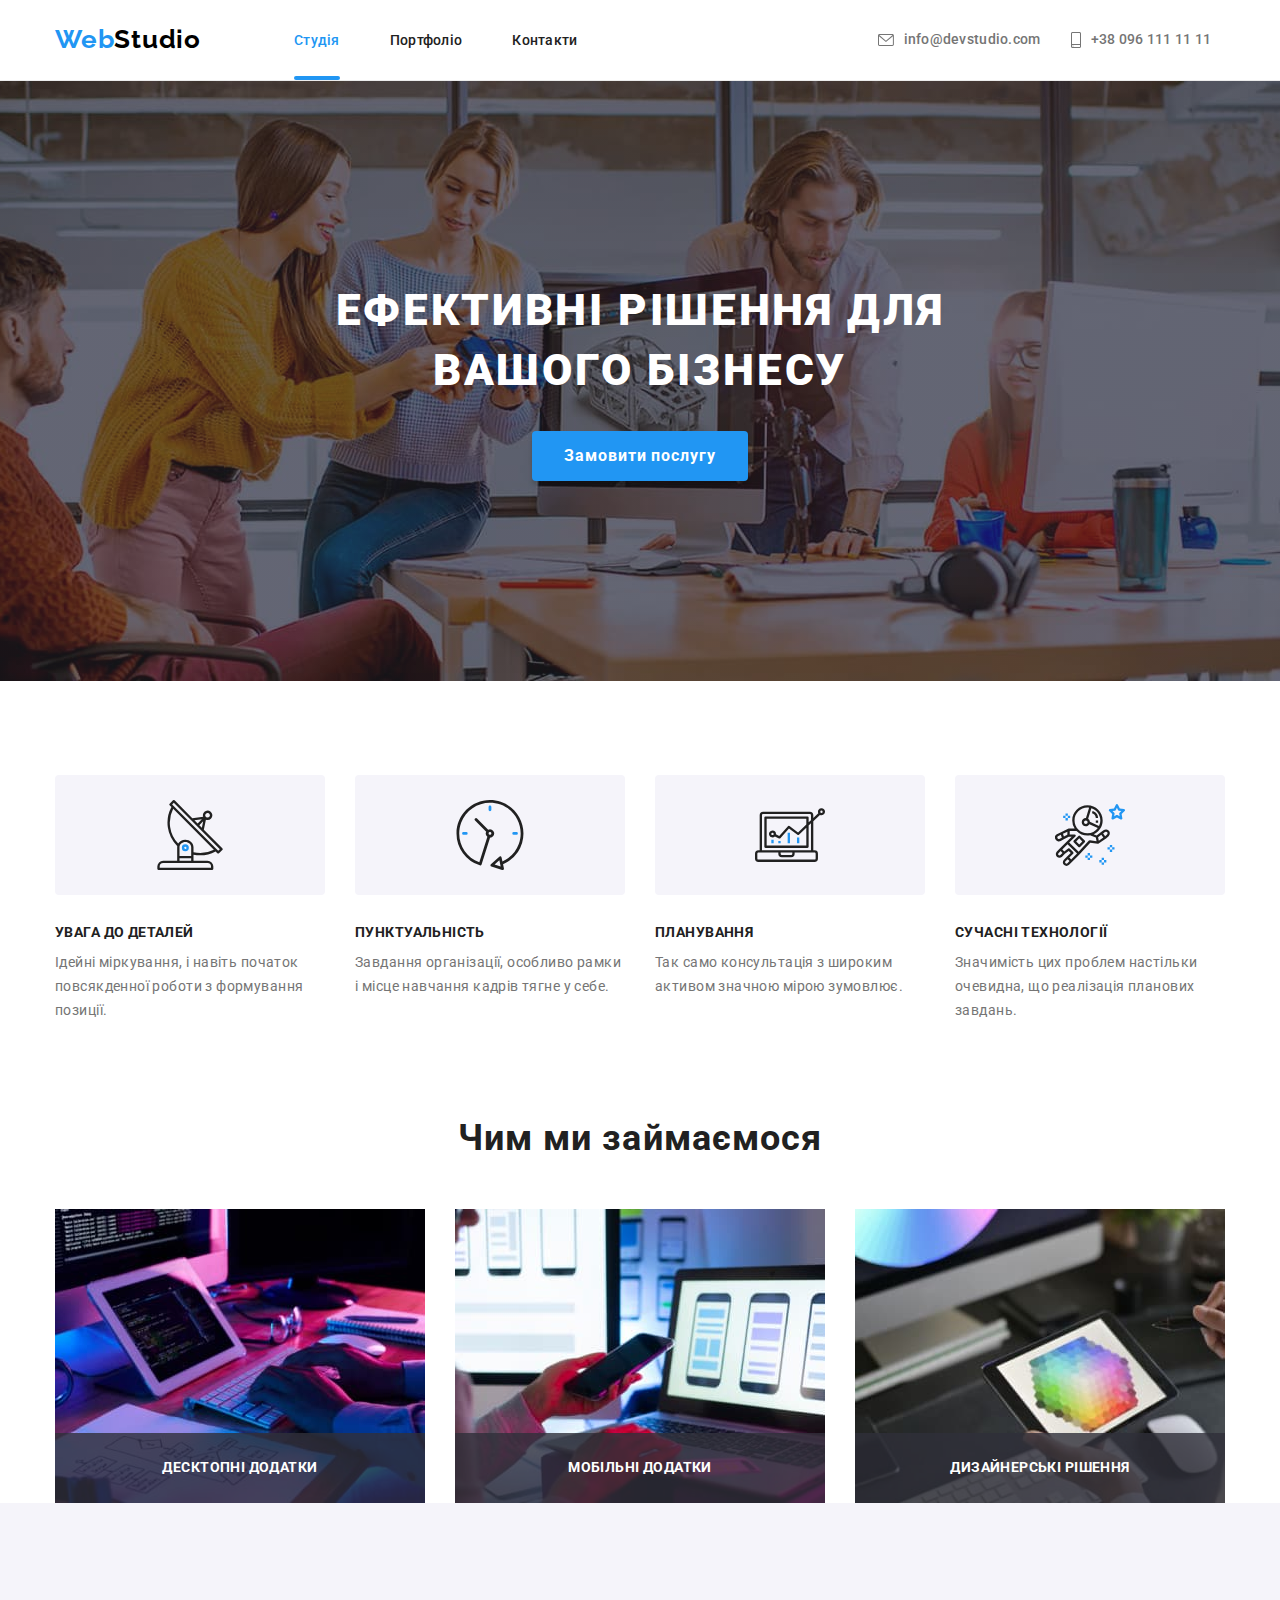
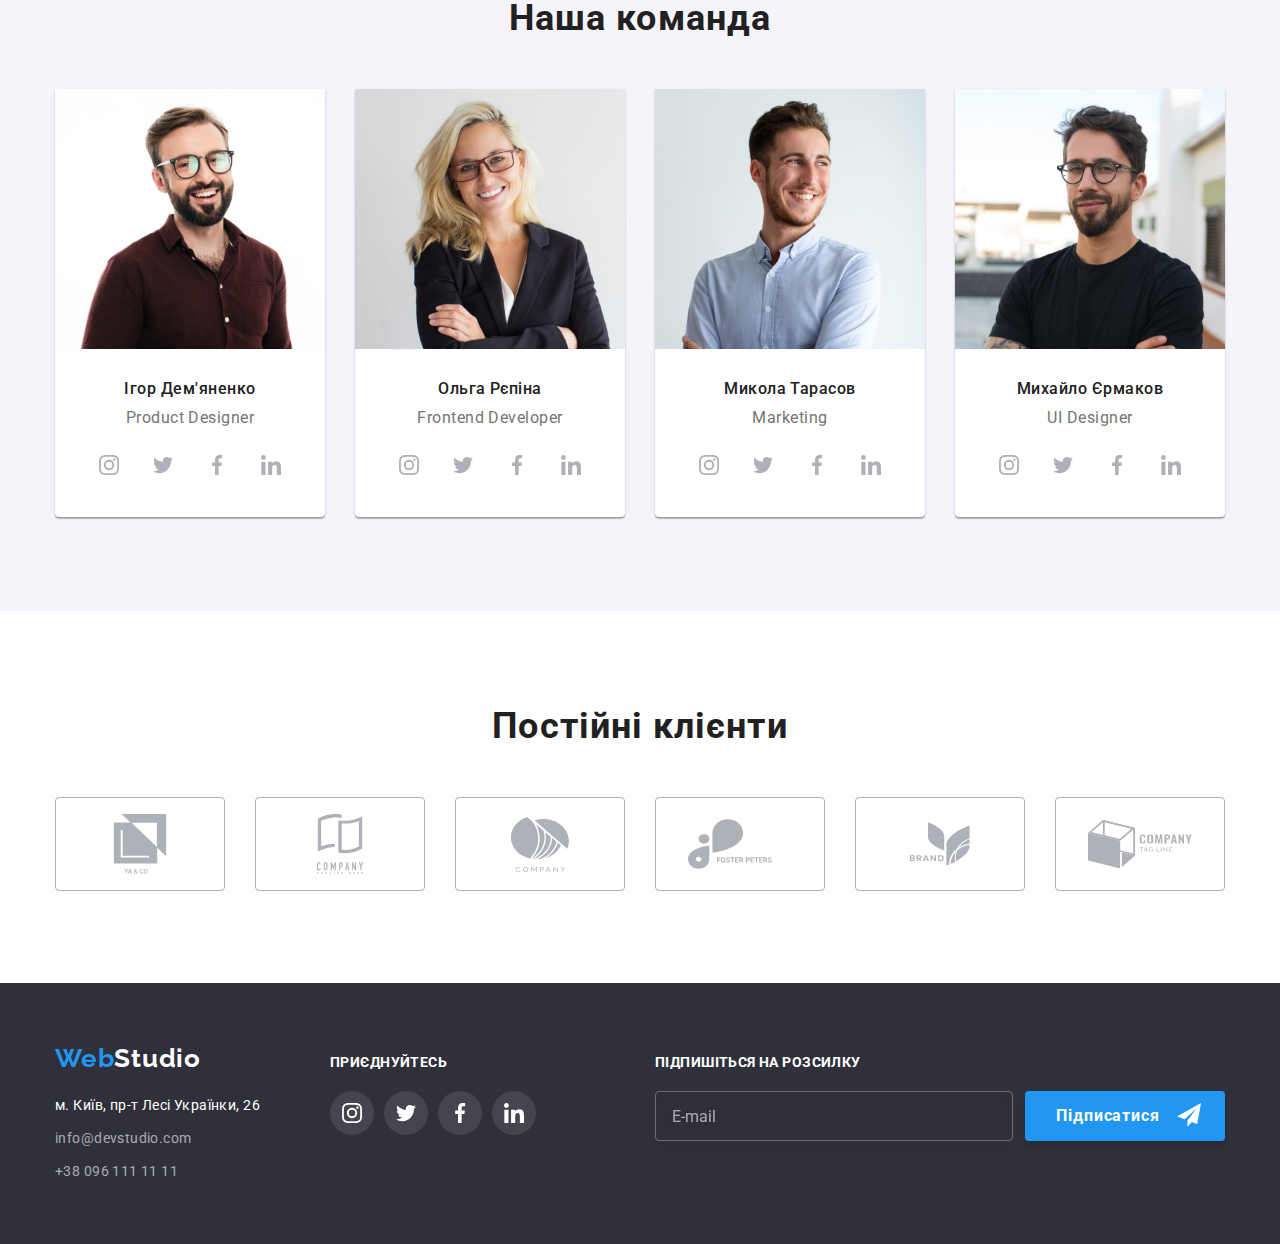
==== commit 6067dd3b: "допрацювання ДЗ" ====
--- a/index.html
+++ b/index.html
@@ -35,7 +35,7 @@
                     <li><a class="navigation__link link" href="./contacts.html">Контакти</a></li>
                 </ul>
             </nav>
-            <ul class="contacts__list list">
+            <ul class="contacts list">
                 <li>
                     <a class="contacts__link link" href="mailto:info@devstudio.com">
                         <svg width="16" hight="12" class="mail-icons link">
@@ -63,7 +63,7 @@
         <section class="section benefits">
             <div class="container">
                 <h2 class="visually-hidden">Переваги</h2>
-                <ul class="wrapper__list list">
+                <ul class="wrapper list">
                     <li>
                         <div class="wrapper__inner">
                             <svg width="70" hight="70" class="wrapper__icons">
@@ -131,7 +131,7 @@
         <section class="section team">
             <div class="container">
                 <h2 class="title team__title">Наша команда</h2>
-                <ul class="card__list list">
+                <ul class="card list">
                     <li class="card__item">
                         <img src="./images/foto-1.jpg" alt="фото Ігор Дем'яненко" width="270">
                         <h3 class="card__name">Ігор Дем'яненко</h3>
--- a/css/main.min.css
+++ b/css/main.min.css
@@ -1 +1 @@
-*,*::before,*::after{box-sizing:border-box}p,h1,h2,h3,h4,h5,h6{margin:0}ul{margin:0;padding-left:0}.link{text-decoration:none}.list{list-style:none}button{cursor:pointer}img{display:block;max-width:100%;height:auto}body{background-color:var(--primary-white-color);color:var(--primary-text-color);font-family:var(--font-all)}*,*::before,*::after{box-sizing:border-box}p,h1,h2,h3,h4,h5,h6{margin:0}ul{margin:0;padding-left:0}.visually-hidden{position:absolute;width:1px;height:1px;margin:-1px;border:0;padding:0;overflow:hidden}:root{--primary-white-color: #FFFFFF;--primary-text-color: #212121;--primary-logo-color: #000000;--title-text-color: #757575;--accent-color: #2196F3;--primary-bg-color: #2F303A;--second-bg-color: #F5F4FA;--hero-bg-color: #C4C4C4;--accent-btn-color: #188CE8;--footer-contact-color: rgba(255, 255, 255, 0.6);--header-line-color: #ECECEC;--icons-color: #AFB1B8;--border-color: #EEEEEE;--font-logo: Raleway, sans-serif;--font-all: Roboto, sans-serif}.preview-button,.form-politic__check-available,.form-politic__label,.clients__link,.wrapper__inner,.navigation__list,.navigation,.header .container,.contacts__link,.social__link,.social{display:flex;align-items:center}.container{width:1200px;padding:0 15px;margin:0 auto}.btn{cursor:pointer;border:none;border-radius:4px;padding:10px 32px;font-family:inherit;background-color:var(--accent-color);color:var(--primary-white-color);font-size:16px;font-weight:700;line-height:1.88;letter-spacing:0.06em;box-shadow:0px 4px 4px rgba(0,0,0,.15);transition:background-color 250ms var(--timeng-function)}.btn:hover,.btn:focus{background-color:var(--accent-btn-color)}.logo{display:block;font-family:var(--font-logo);font-size:26px;font-weight:700;line-height:1.19;letter-spacing:.03em;text-decoration:none;padding-top:24px;padding-bottom:25px;transition:color 250ms var(--timeng-function)}.logo--dark-color{color:var(--primary-logo-color)}.logo--light-color{color:var(--primary-white-color);padding:0}.logo__span{color:var(--accent-color)}.title{display:block;text-align:center;font-family:var(--font-all);font-size:36px;font-weight:700;line-height:1.17;letter-spacing:.03em}.social{list-style:none;justify-content:center;gap:10px}.social__items{width:44px;height:44px;border-radius:50%}.social__icons{width:20px;height:20px}.social__link{justify-content:center;width:100%;height:100%;border-radius:50%;transition:background-color 250ms var(--timeng-function),fill 250ms var(--timeng-function)}.social__link:hover,.social__link:focus{background-color:var(--accent-color);fill:var(--primary-white-color)}.social__link--dark-color{fill:var(--icons-color)}.social__link--light-color{background:rgba(255,255,255,.1);fill:var(--primary-white-color)}.contacts__list{display:flex;gap:30px}.contacts__link{color:var(--title-text-color);justify-content:center;font-size:14px;font-weight:500;line-height:1.14;letter-spacing:0.02em;transition:color 250ms var(--timeng-function)}.contacts__link:hover,.contacts__link:focus{color:var(--accent-color)}.header{border-bottom:1px solid var(--header-line-color)}.header .container{gap:300px}.navigation{gap:93px}.navigation__list{margin-left:auto;gap:50px}.navigation__link{position:relative;padding:32px 0;color:var(--primary-text-color);transition:color 250ms var(--timeng-function)}.navigation__link:hover,.navigation__link:focus{color:var(--accent-color)}.current{color:var(--accent-color)}.current::after{position:absolute;bottom:0px;right:0px;content:"";width:100%;height:4px;background-color:var(--accent-color);border-radius:2px}.mail-icons{width:16px;height:12px;margin-right:10px;fill:currentColor}.tel-icons{width:10px;height:16px;margin-right:10px;fill:currentColor}.hero{height:600px;text-align:center;padding:200px 0;background-image:linear-gradient(rgba(47, 48, 58, 0.4), rgba(47, 48, 58, 0.4)),url("../images/hero-bg.jpg");background-repeat:no-repeat;background-position:center;background-size:cover;max-width:1600px;margin:0 auto;background-color:var(--hero-bg-color)}.hero__title{color:var(--primary-white-color);font-size:44px;font-weight:900;line-height:1.36;letter-spacing:0.06em;max-width:696px;margin:0 auto;margin-bottom:30px}.benefits{padding-top:94px}.wrapper__list{display:flex;gap:30px}.wrapper__inner{justify-content:center;width:270px;height:120px;background-color:var(--second-bg-color);border-radius:4px;margin-bottom:30px}.wrapper__icons{width:70px;height:70px}.wrapper__subtitle{font-size:14px;font-weight:700;line-height:1.14;letter-spacing:0.03em}.wrapper__text{margin-top:10px;color:var(--title-text-color);font-size:14px;font-weight:400;line-height:1.71;letter-spacing:0.03em}.promo{padding-top:94px}.promo__title{margin-bottom:50px}.promo__list{display:flex;gap:30px;background-color:var(--primary-white-color)}.promo__list>img{min-width:370px}.promo__card{position:relative}.promo__text{position:absolute;bottom:0;left:0;width:100%;background:rgba(47,48,58,.8);padding:27px 0;font-size:14px;font-weight:700;line-height:1.14;letter-spacing:0.03em;text-align:center;text-transform:uppercase;color:var(--primary-white-color)}.team{background:var(--second-bg-color);padding:94px 0}.team .soc-list{margin-bottom:30px}.team__title{margin-bottom:50px}.card__list{display:flex;gap:30px}.card__item{background-color:var(--primary-white-color);width:calc((100% - 90px)/4);box-shadow:0px 1px 3px rgba(0,0,0,.12),0px 1px 1px rgba(0,0,0,.14),0px 2px 1px rgba(0,0,0,.2);border-radius:0px 0px 4px 4px}.card__item>img{width:270px;margin-bottom:30px}.card__name{margin-bottom:10px;font-size:16px;font-weight:500;line-height:1.19;letter-spacing:0.03em;text-align:center}.card__text{font-size:16px;font-weight:400;line-height:1.19;letter-spacing:0.03em;text-align:center;color:var(--title-text-color);margin-bottom:16px}.team__social-items{margin-bottom:30px}.clients{padding:94px 0}.clients__title{margin-bottom:50px}.clients__list{display:flex;gap:30px}.clients__link{justify-content:center;padding:16px 32px;border:1px solid var(--icons-color);border-radius:4px;fill:var(--icons-color);transition:fill 250ms var(--timeng-function),border 250ms var(--timeng-function)}.clients__link:hover,.clients__link:focus{fill:var(--accent-color);border:1px solid var(--accent-color)}.clients__items{width:170px;height:92px}.clients__icons{height:60px}.footer{background:var(--primary-bg-color);padding:60px 0}.footer .container{display:flex;align-items:baseline}.footer__wrap:first-child{margin-right:70px}.footer__wrap:nth-child(2){margin-right:93px}.address-wrap>li:not(:last-child){margin-bottom:9px}.footer__logo{margin-bottom:20px}.address-wrap__address,.address-wrap__contacts{display:block;color:var(--primary-white-color);font-style:normal;text-decoration:none;font-size:14px;font-weight:400;line-height:1.71;letter-spacing:0.03em;transition:color 250ms var(--timeng-function)}.address-wrap__address:hover,.address-wrap__address:focus,.address-wrap__contacts:hover,.address-wrap__contacts:focus{color:var(--accent-color)}.address-wrap__contacts{color:var(--footer-contact-color)}.join{display:inline-block;font-size:14px;font-weight:700;line-height:1.14;letter-spacing:0.03em;text-transform:uppercase;color:var(--primary-white-color);margin-bottom:20px}.footer__wrap-text{margin-bottom:20px;font-size:14px;font-weight:700;line-height:1.14;letter-spacing:0.03em;text-transform:uppercase;color:var(--primary-white-color)}.newsletter-form{display:flex;justify-content:flex-end;margin-left:auto;gap:12px}.newsletter-form__input{padding:15px 16px;width:358px;height:50px;color:var(--primary-white-color);border:1px solid rgba(255,255,255,.3);filter:drop-shadow(0px 4px 4px rgba(0, 0, 0, 0.15));border-radius:4px;background-color:var(--primary-bg-color)}.newsletter-form__input::-moz-placeholder{font-size:16px;line-height:1.25;color:rgba(255,255,255,.6)}.newsletter-form__input:-ms-input-placeholder{font-size:16px;line-height:1.25;color:rgba(255,255,255,.6)}.newsletter-form__input::placeholder{font-size:16px;line-height:1.25;color:rgba(255,255,255,.6)}.newsletter-form__input:required{color:var(--primary-white-color);border:1px solid rgba(255,255,255,.3);filter:drop-shadow(0px 4px 4px rgba(0, 0, 0, 0.15));border-radius:4px;background-color:rgba(0,0,0,0)}.newsletter-form__btn{position:relative;width:200px;height:50px;padding:10px 62px 10px 28px;font-size:16px;font-weight:700;line-height:1.88;letter-spacing:0.06em}.newsletter-form__icons{position:absolute;top:0;right:0;width:24px;height:24px;fill:var(--primary-white-color);transform:translate(-100%, 50%)}.backdrop{position:fixed;z-index:1;top:0;left:0;width:100%;height:100%;background-color:rgba(0,0,0,.2)}.backdrop.is-hidden{opacity:0;pointer-events:none}.modal{position:absolute;top:50%;left:50%;transform:translate(-50%, -50%);padding:40px;min-width:528px;min-height:521px;background-color:var(--primary-white-color);box-shadow:0px 1px 3px rgba(0,0,0,.12),0px 1px 1px rgba(0,0,0,.14),0px 2px 1px rgba(0,0,0,.2);border-radius:4px}.modal__close-btn{position:absolute;top:8px;right:8px;width:30px;height:30px;background-color:var(--primary-white-color);border-radius:50%;border:1px solid rgba(0,0,0,.1);transition:border 250ms var(--timeng-function),fill 250ms var(--timeng-function)}.modal__close-btn:hover,.modal__close-btn:focus{border:1px solid var(--accent-color);fill:var(--accent-color)}.modal__close-icons{width:11px;height:11px}.modal__heading{margin-bottom:12px;font-size:20px;font-weight:700;line-height:1.15;letter-spacing:0.03em;text-align:center}.modal__wrap{margin-bottom:10px}.modal__wrap>label{margin-bottom:4px;font-size:12px;font-weight:400;line-height:1.17;letter-spacing:.01em;color:var(--title-text-color);cursor:pointer}.modal__input-group{position:relative;background-color:var(--primary-white-color)}.modal__input{padding-left:42px;width:100%;height:40px;border:1px solid rgba(33,33,33,.2);border-radius:4px;font-size:12px;font-weight:400;line-height:1.17;letter-spacing:.01em;transition:border 250ms var(--timeng-function)}.modal__input:required{outline:rgba(0,0,0,0)}.modal__input:valid,.modal__input:hover,.modal__input:focus{border:1px solid var(--accent-color);border-radius:4px}.modal__input:valid+svg,.modal__input:hover+svg,.modal__input:focus+svg{fill:var(--accent-color)}.modal__icons{position:absolute;top:0;left:0;width:18px;height:18px;transform:translate(50%, 60%);transition:fill 250ms var(--timeng-function)}.coment__wrap{margin-bottom:20px}.coment__wrap>label{margin-bottom:4px;font-size:12px;font-weight:400;line-height:1.17;letter-spacing:.01em;color:var(--title-text-color);cursor:pointer}.coment__text{resize:none;width:100%;height:120px;padding:12px 16px;border:1px solid rgba(33,33,33,.2);border-radius:4px;font-size:12px;font-weight:400;line-height:1.17;letter-spacing:.01em;outline:none;transition:border 250ms var(--timeng-function)}.coment__text:hover,.coment__text:focus{border:1px solid var(--accent-color);border-radius:4px;outline:rgba(0,0,0,0)}.coment__text::-moz-placeholder{color:rgba(117,117,117,.5)}.coment__text:-ms-input-placeholder{color:rgba(117,117,117,.5)}.coment__text::placeholder{color:rgba(117,117,117,.5)}.coment__text:not(::-moz-placeholder-shown){border:1px solid var(--accent-color);border-radius:4px;outline:rgba(0,0,0,0)}.coment__text:not(:-ms-input-placeholder-shown){border:1px solid var(--accent-color);border-radius:4px;outline:rgba(0,0,0,0)}.coment__text:not(::placeholder-shown){border:1px solid var(--accent-color);border-radius:4px;outline:rgba(0,0,0,0)}.form-politic{margin-bottom:30px}.form-politic__check-hidden{opacity:0}.form-politic__label{justify-content:center;color:var(--title-text-color);font-size:14px;font-weight:400;line-height:1.71;letter-spacing:0.03em}.form-politic__check-hidden:checked+label>span{background-color:var(--accent-color);border:.2px solid var(--primary-white-color);border-radius:2px}.form-politic__check-hidden:checked+label>span>.form-politic__checkmark{fill:var(--primary-white-color)}.form-politic__contract{margin-left:5px;color:var(--accent-color)}.form-politic__check-available{justify-content:center;width:16px;height:15px;margin-right:7px;border:2px solid var(--primary-text-color);cursor:pointer}.form-politic__checkmark{width:11px;height:11px;fill:rgba(0,0,0,0)}.modal__submit-btn{display:block;margin:0 auto}.preview{padding:94px 0}.preview-button{justify-content:center;margin-bottom:50px}.preview-button>li:not(:last-child){margin-right:8px}.button-item{padding:6px 22px;font-size:16px;font-weight:500;line-height:1.63;letter-spacing:0.03em;text-align:center;color:var(--primary-text-color);border-radius:4px;background-color:var(--second-bg-color);border:rgba(0,0,0,0);transition:background-color 250ms var(--timeng-function),box-shadow 250ms var(--timeng-function),color 250ms var(--timeng-function)}.button-item:hover,.button-item:focus{background-color:var(--accent-color);box-shadow:0px 3px 1px rgba(0,0,0,.1),0px 1px 2px rgba(0,0,0,.08),0px 2px 2px rgba(0,0,0,.12);color:var(--primary-white-color)}.preview-list{display:flex;flex-grow:1;gap:30px;flex-wrap:wrap;margin:0 auto}.preview-link{display:block}.preview-link:hover,.preview-link:focus{box-shadow:0px 1px 1px rgba(0,0,0,.12),0px 4px 4px rgba(0,0,0,.06),1px 4px 6px rgba(0,0,0,.16)}.preview-item{position:relative;overflow:hidden;width:370px}.preview-subtext{position:absolute;right:0;bottom:-45%;padding:63px 24px;margin:0 auto;width:100%;font-size:18px;font-weight:400;line-height:1.56;letter-spacing:0.03em;color:var(--primary-white-color);transition:transform 250ms var(--timeng-function),background-color 250ms var(--timeng-function),opacity 250ms var(--timeng-function);opacity:0}.preview-item:hover .preview-subtext,.preview-item:focus .preview-subtext{opacity:1;transform:translateY(-100%);background-color:rgba(33,150,243,.9)}.title-text-wrap{padding:20px 24px;border-right:1px solid var(--border-color);border-bottom:1px solid var(--border-color);border-left:1px solid var(--border-color)}.preview-title{margin-bottom:4px;color:var(--primary-text-color);font-size:18px;font-weight:700;line-height:2;letter-spacing:0.06em;text-align:start}.preview-text{color:var(--title-text-color);font-size:16px;font-weight:400;line-height:1.88;letter-spacing:0.03em}/*# sourceMappingURL=main.min.css.map */+*,*::before,*::after{box-sizing:border-box}p,h1,h2,h3,h4,h5,h6{margin:0}ul{margin:0;padding-left:0}.link{text-decoration:none}.list{list-style:none}button{cursor:pointer}img{display:block;max-width:100%;height:auto}body{background-color:var(--primary-white-color);color:var(--primary-text-color);font-family:var(--font-all)}*,*::before,*::after{box-sizing:border-box}p,h1,h2,h3,h4,h5,h6{margin:0}ul{margin:0;padding-left:0}.visually-hidden{position:absolute;width:1px;height:1px;margin:-1px;border:0;padding:0;overflow:hidden}:root{--primary-white-color: #FFFFFF;--primary-text-color: #212121;--primary-logo-color: #000000;--title-text-color: #757575;--accent-color: #2196F3;--primary-bg-color: #2F303A;--second-bg-color: #F5F4FA;--hero-bg-color: #C4C4C4;--accent-btn-color: #188CE8;--footer-contact-color: rgba(255, 255, 255, 0.6);--header-line-color: #ECECEC;--icons-color: #AFB1B8;--border-color: #EEEEEE;--timeng-function: cubic-bezier(0.4, 0, 0.2, 1);--font-logo: Raleway, sans-serif;--font-all: Roboto, sans-serif}.button-list,.form-politic__check-available,.form-politic__label,.clients__link,.wrapper__inner,.navigation__list,.navigation,.header .container,.contacts__link,.social__link,.social{display:flex;align-items:center}.container{width:1200px;padding:0 15px;margin:0 auto}.btn{cursor:pointer;border:none;border-radius:4px;padding:10px 32px;font-family:inherit;background-color:var(--accent-color);color:var(--primary-white-color);font-size:16px;font-weight:700;line-height:1.88;letter-spacing:0.06em;box-shadow:0px 4px 4px rgba(0,0,0,.15);transition:background-color 250ms var(--timeng-function)}.btn:hover,.btn:focus{background-color:var(--accent-btn-color)}.logo{display:block;font-family:var(--font-logo);font-size:26px;font-weight:700;line-height:1.19;letter-spacing:.03em;text-decoration:none;padding-top:24px;padding-bottom:25px;transition:color 250ms var(--timeng-function)}.logo--dark-color{color:var(--primary-logo-color)}.logo--light-color{color:var(--primary-white-color);padding:0}.logo__span{color:var(--accent-color)}.title{display:block;text-align:center;font-family:var(--font-all);font-size:36px;font-weight:700;line-height:1.17;letter-spacing:.03em}.social{list-style:none;justify-content:center;gap:10px}.social__items{width:44px;height:44px;border-radius:50%}.social__icons{width:20px;height:20px}.social__link{justify-content:center;width:100%;height:100%;border-radius:50%;transition:background-color 250ms var(--timeng-function),fill 250ms var(--timeng-function)}.social__link:hover,.social__link:focus{background-color:var(--accent-color);fill:var(--primary-white-color)}.social__link--dark-color{fill:var(--icons-color)}.social__link--light-color{background:rgba(255,255,255,.1);fill:var(--primary-white-color)}.contacts{display:flex;gap:30px}.contacts__link{color:var(--title-text-color);justify-content:center;font-size:14px;font-weight:500;line-height:1.14;letter-spacing:0.02em;transition:color 250ms var(--timeng-function)}.contacts__link:hover,.contacts__link:focus{color:var(--accent-color)}.header{border-bottom:1px solid var(--header-line-color)}.header .container{gap:300px}.navigation{gap:93px}.navigation__list{margin-left:auto;gap:50px}.navigation__link{position:relative;padding:32px 0;color:var(--primary-text-color);font-size:14px;font-weight:500;line-height:1.14;letter-spacing:0.02em;transition:color 250ms var(--timeng-function)}.navigation__link:hover,.navigation__link:focus{color:var(--accent-color)}.current{color:var(--accent-color)}.current::after{position:absolute;bottom:0px;right:0px;content:"";width:100%;height:4px;background-color:var(--accent-color);border-radius:2px}.mail-icons{width:16px;height:12px;margin-right:10px;fill:currentColor}.tel-icons{width:10px;height:16px;margin-right:10px;fill:currentColor}.hero{height:600px;text-align:center;padding:200px 0;background-image:linear-gradient(rgba(47, 48, 58, 0.4), rgba(47, 48, 58, 0.4)),url("../images/hero-bg.jpg");background-repeat:no-repeat;background-position:center;background-size:cover;max-width:1600px;margin:0 auto;background-color:var(--hero-bg-color)}.hero__title{color:var(--primary-white-color);font-size:44px;font-weight:900;line-height:1.36;letter-spacing:0.06em;max-width:696px;margin:0 auto;margin-bottom:30px}.benefits{padding-top:94px}.wrapper{display:flex;gap:30px}.wrapper__inner{justify-content:center;width:270px;height:120px;background-color:var(--second-bg-color);border-radius:4px;margin-bottom:30px}.wrapper__icons{width:70px;height:70px}.wrapper__subtitle{font-size:14px;font-weight:700;line-height:1.14;letter-spacing:0.03em}.wrapper__text{margin-top:10px;color:var(--title-text-color);font-size:14px;font-weight:400;line-height:1.71;letter-spacing:0.03em}.promo{padding-top:94px}.promo__title{margin-bottom:50px}.promo__list{display:flex;gap:30px;background-color:var(--primary-white-color)}.promo__list>img{min-width:370px}.promo__card{position:relative}.promo__text{position:absolute;bottom:0;left:0;width:100%;background:rgba(47,48,58,.8);padding:27px 0;font-size:14px;font-weight:700;line-height:1.14;letter-spacing:0.03em;text-align:center;text-transform:uppercase;color:var(--primary-white-color)}.team{background:var(--second-bg-color);padding:94px 0}.team .soc-list{margin-bottom:30px}.team__title{margin-bottom:50px}.card{display:flex;gap:30px}.card__item{background-color:var(--primary-white-color);width:calc((100% - 90px)/4);box-shadow:0px 1px 3px rgba(0,0,0,.12),0px 1px 1px rgba(0,0,0,.14),0px 2px 1px rgba(0,0,0,.2);border-radius:0px 0px 4px 4px}.card__item>img{width:270px;margin-bottom:30px}.card__name{margin-bottom:10px;font-size:16px;font-weight:500;line-height:1.19;letter-spacing:0.03em;text-align:center}.card__text{font-size:16px;font-weight:400;line-height:1.19;letter-spacing:0.03em;text-align:center;color:var(--title-text-color);margin-bottom:16px}.team__social-items{margin-bottom:30px}.clients{padding:94px 0}.clients__title{margin-bottom:50px}.clients__list{display:flex;gap:30px}.clients__link{justify-content:center;padding:16px 32px;border:1px solid var(--icons-color);border-radius:4px;fill:var(--icons-color);transition:fill 250ms var(--timeng-function),border 250ms var(--timeng-function)}.clients__link:hover,.clients__link:focus{fill:var(--accent-color);border:1px solid var(--accent-color)}.clients__items{width:170px;height:92px}.clients__icons{height:60px}.footer{background:var(--primary-bg-color);padding:60px 0}.footer .container{display:flex;align-items:baseline}.footer__wrap:first-child{margin-right:70px}.footer__wrap:nth-child(2){margin-right:auto}.address-wrap>li:not(:last-child){margin-bottom:9px}.footer__logo{margin-bottom:20px}.address-wrap__address,.address-wrap__contacts{display:block;color:var(--primary-white-color);font-style:normal;text-decoration:none;font-size:14px;font-weight:400;line-height:1.71;letter-spacing:0.03em;transition:color 250ms var(--timeng-function)}.address-wrap__address:hover,.address-wrap__address:focus,.address-wrap__contacts:hover,.address-wrap__contacts:focus{color:var(--accent-color)}.address-wrap__contacts{color:var(--footer-contact-color)}.join{display:inline-block;font-size:14px;font-weight:700;line-height:1.14;letter-spacing:0.03em;text-transform:uppercase;color:var(--primary-white-color);margin-bottom:20px}.footer__wrap-text{margin-bottom:20px;font-size:14px;font-weight:700;line-height:1.14;letter-spacing:0.03em;text-transform:uppercase;color:var(--primary-white-color)}.newsletter-form{display:flex;justify-content:flex-end;margin-left:auto;gap:12px}.newsletter-form__input{padding:15px 16px;width:358px;height:50px;color:var(--primary-white-color);border:1px solid rgba(255,255,255,.3);filter:drop-shadow(0px 4px 4px rgba(0, 0, 0, 0.15));border-radius:4px;background-color:var(--primary-bg-color)}.newsletter-form__input::-moz-placeholder{font-size:16px;line-height:1.25;color:rgba(255,255,255,.6)}.newsletter-form__input:-ms-input-placeholder{font-size:16px;line-height:1.25;color:rgba(255,255,255,.6)}.newsletter-form__input::placeholder{font-size:16px;line-height:1.25;color:rgba(255,255,255,.6)}.newsletter-form__input:required{color:var(--primary-white-color);border:1px solid rgba(255,255,255,.3);filter:drop-shadow(0px 4px 4px rgba(0, 0, 0, 0.15));border-radius:4px;background-color:rgba(0,0,0,0)}.newsletter-form__btn{position:relative;width:200px;height:50px;padding:10px 62px 10px 28px;font-size:16px;font-weight:700;line-height:1.88;letter-spacing:0.06em}.newsletter-form__icons{position:absolute;top:0;right:0;width:24px;height:24px;fill:var(--primary-white-color);transform:translate(-100%, 50%)}.backdrop{position:fixed;z-index:1;top:0;left:0;width:100%;height:100%;background-color:rgba(0,0,0,.2)}.backdrop.is-hidden{opacity:0;pointer-events:none}.modal{position:absolute;top:50%;left:50%;transform:translate(-50%, -50%);padding:40px;min-width:528px;min-height:521px;background-color:var(--primary-white-color);box-shadow:0px 1px 3px rgba(0,0,0,.12),0px 1px 1px rgba(0,0,0,.14),0px 2px 1px rgba(0,0,0,.2);border-radius:4px}.modal__close-btn{position:absolute;top:8px;right:8px;width:30px;height:30px;background-color:var(--primary-white-color);border-radius:50%;border:1px solid rgba(0,0,0,.1);transition:border 250ms var(--timeng-function),fill 250ms var(--timeng-function)}.modal__close-btn:hover,.modal__close-btn:focus{border:1px solid var(--accent-color);fill:var(--accent-color)}.modal__close-icons{width:11px;height:11px}.modal__heading{margin-bottom:12px;font-size:20px;font-weight:700;line-height:1.15;letter-spacing:0.03em;text-align:center}.modal__wrap{margin-bottom:10px}.modal__wrap>label{margin-bottom:4px;font-size:12px;font-weight:400;line-height:1.17;letter-spacing:.01em;color:var(--title-text-color);cursor:pointer}.modal__input-group{position:relative;background-color:var(--primary-white-color)}.modal__input{margin-top:4px;padding-left:42px;width:100%;height:40px;border:1px solid rgba(33,33,33,.2);border-radius:4px;font-size:12px;font-weight:400;line-height:1.17;letter-spacing:.01em;transition:border 250ms var(--timeng-function)}.modal__input:required{outline:rgba(0,0,0,0)}.modal__input:valid,.modal__input:hover,.modal__input:focus{border:1px solid var(--accent-color);border-radius:4px}.modal__input:valid+svg,.modal__input:hover+svg,.modal__input:focus+svg{fill:var(--accent-color)}.modal__icons{position:absolute;top:0;left:0;width:18px;height:18px;transform:translate(50%, 60%);transition:fill 250ms var(--timeng-function)}.coment__wrap{margin-bottom:20px}.coment__wrap>label{font-size:12px;font-weight:400;line-height:1.17;letter-spacing:.01em;color:var(--title-text-color);cursor:pointer}.coment__text{resize:none;width:100%;height:120px;margin-top:4px;padding:12px 16px;border:1px solid rgba(33,33,33,.2);border-radius:4px;font-size:12px;font-weight:400;line-height:1.17;letter-spacing:.01em;outline:none;transition:border 250ms var(--timeng-function)}.coment__text:hover,.coment__text:focus{border:1px solid var(--accent-color);border-radius:4px;outline:rgba(0,0,0,0)}.coment__text::-moz-placeholder{color:rgba(117,117,117,.5)}.coment__text:-ms-input-placeholder{color:rgba(117,117,117,.5)}.coment__text::placeholder{color:rgba(117,117,117,.5)}.coment__text:not(::-moz-placeholder-shown){border:1px solid var(--accent-color);border-radius:4px;outline:rgba(0,0,0,0)}.coment__text:not(:-ms-input-placeholder-shown){border:1px solid var(--accent-color);border-radius:4px;outline:rgba(0,0,0,0)}.coment__text:not(::placeholder-shown){border:1px solid var(--accent-color);border-radius:4px;outline:rgba(0,0,0,0)}.form-politic{margin-bottom:30px}.form-politic__check-hidden{opacity:0}.form-politic__label{justify-content:center;color:var(--title-text-color);font-size:14px;font-weight:400;line-height:1.71;letter-spacing:0.03em}.form-politic__check-hidden:checked+label>span{background-color:var(--accent-color);border:.2px solid var(--primary-white-color);border-radius:2px}.form-politic__check-hidden:checked+label>span>.form-politic__checkmark{fill:var(--primary-white-color)}.form-politic__contract{margin-left:5px;color:var(--accent-color)}.form-politic__check-available{justify-content:center;width:16px;height:15px;margin-right:7px;border:2px solid var(--primary-text-color);cursor:pointer}.form-politic__checkmark{width:11px;height:11px;fill:rgba(0,0,0,0)}.modal__submit-btn{display:block;margin:0 auto}.preview{padding:94px 0}.button-list{justify-content:center}.button-list>li:not(:last-child){margin-right:8px}.preview__button-list{margin-bottom:50px}.button-list__item{padding:6px 22px;font-size:16px;font-weight:500;line-height:1.63;letter-spacing:0.03em;text-align:center;color:var(--primary-text-color);border-radius:4px;background-color:var(--second-bg-color);border:rgba(0,0,0,0);transition:background-color 250ms var(--timeng-function),box-shadow 250ms var(--timeng-function),color 250ms var(--timeng-function)}.button-list__item:hover,.button-list__item:focus{background-color:var(--accent-color);box-shadow:0px 3px 1px rgba(0,0,0,.1),0px 1px 2px rgba(0,0,0,.08),0px 2px 2px rgba(0,0,0,.12);color:var(--primary-white-color)}.product-wrapper{display:flex;flex-grow:1;gap:30px;flex-wrap:wrap;margin:0 auto}.product-wrapper__link{display:block}.product-wrapper__link:hover,.product-wrapper__link:focus{box-shadow:0px 1px 1px rgba(0,0,0,.12),0px 4px 4px rgba(0,0,0,.06),1px 4px 6px rgba(0,0,0,.16)}.product-wrapper__item{position:relative;overflow:hidden;width:370px}.product-wrapper__subtext{position:absolute;right:0;bottom:-45%;padding:63px 24px;margin:0 auto;width:100%;font-size:18px;font-weight:400;line-height:1.56;letter-spacing:0.03em;color:var(--primary-white-color);opacity:0;transition:transform 250ms var(--timeng-function),background-color 250ms var(--timeng-function),opacity 250ms var(--timeng-function)}.product-wrapper__item:hover .product-wrapper__subtext,.product-wrapper__item:focus .product-wrapper__subtext{opacity:1;transform:translateY(-100%);background-color:rgba(33,150,243,.9)}.product-wrapper__text-wrap{padding:20px 24px;border-right:1px solid var(--border-color);border-bottom:1px solid var(--border-color);border-left:1px solid var(--border-color)}.product-wrapper__name{margin-bottom:4px;color:var(--primary-text-color);font-size:18px;font-weight:700;line-height:2;letter-spacing:0.06em;text-align:start}.product-wrapper__text{color:var(--title-text-color);font-size:16px;font-weight:400;line-height:1.88;letter-spacing:0.03em}/*# sourceMappingURL=main.min.css.map */